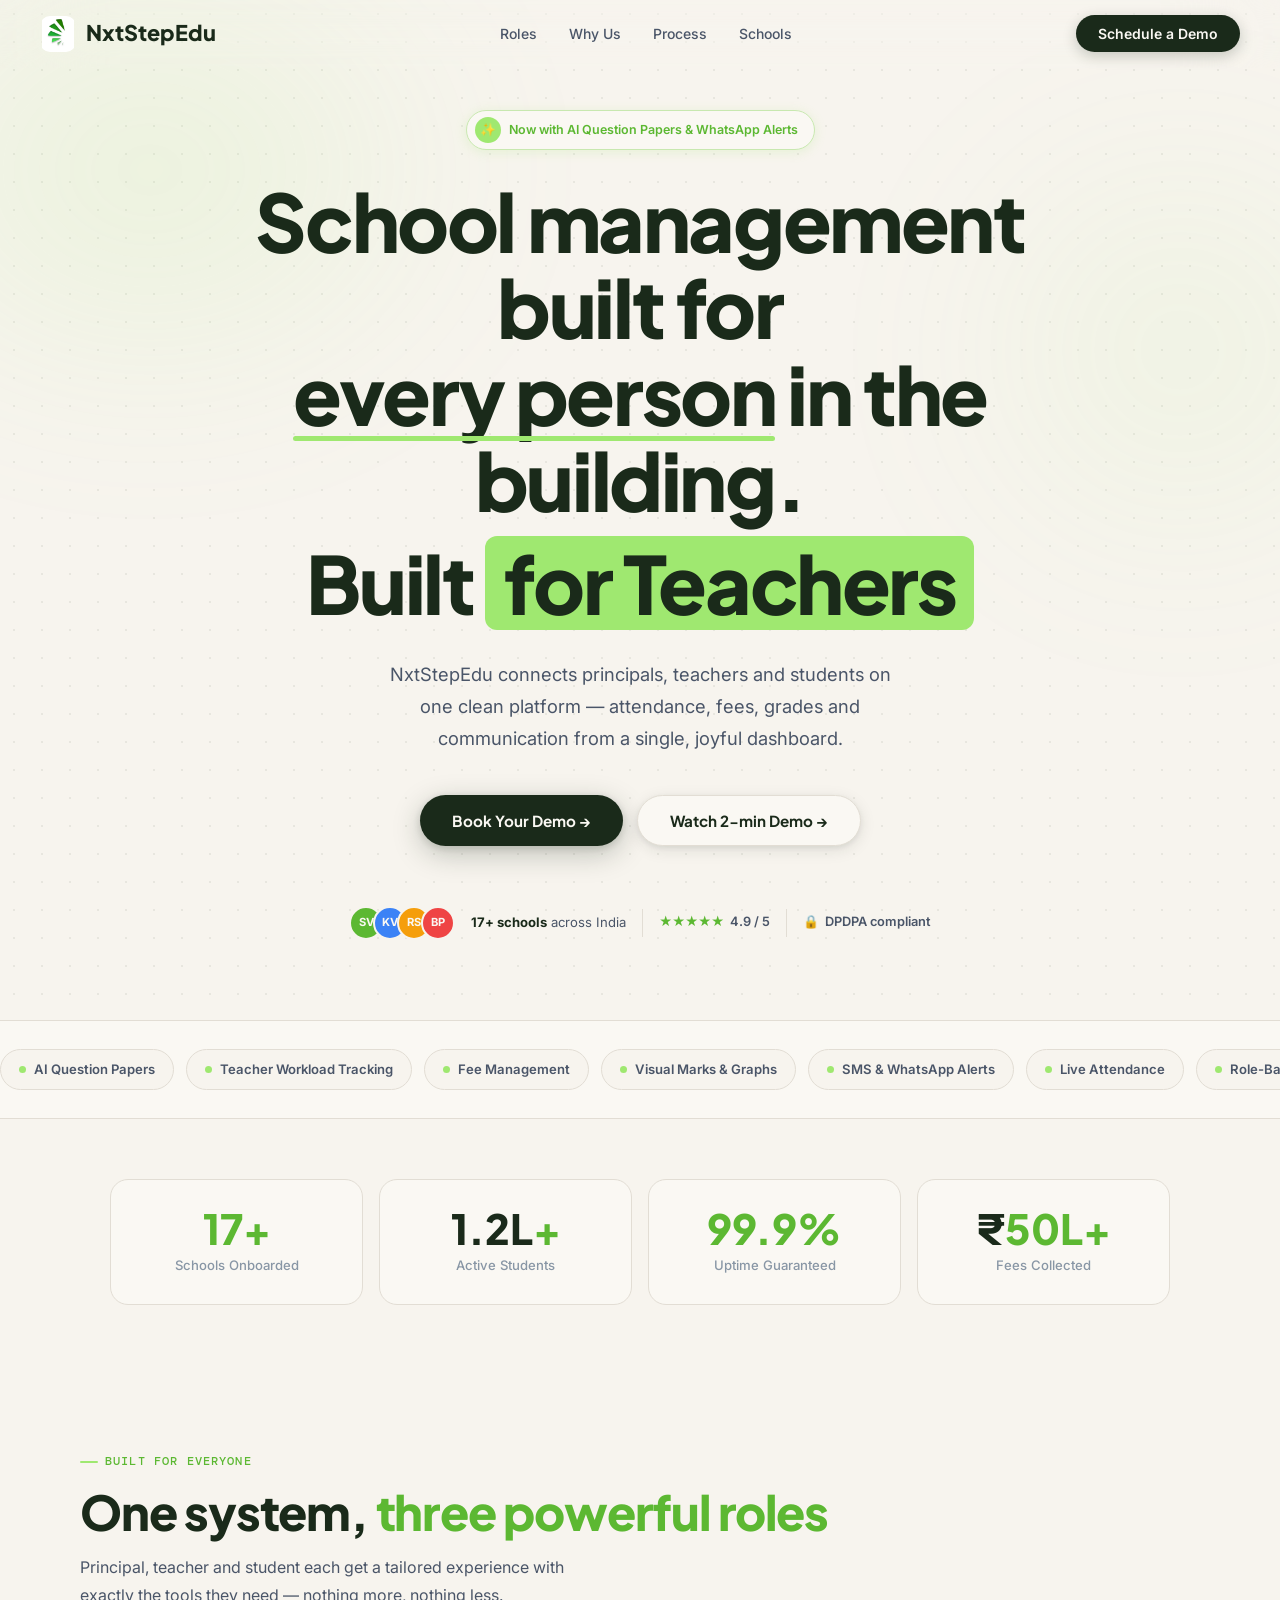
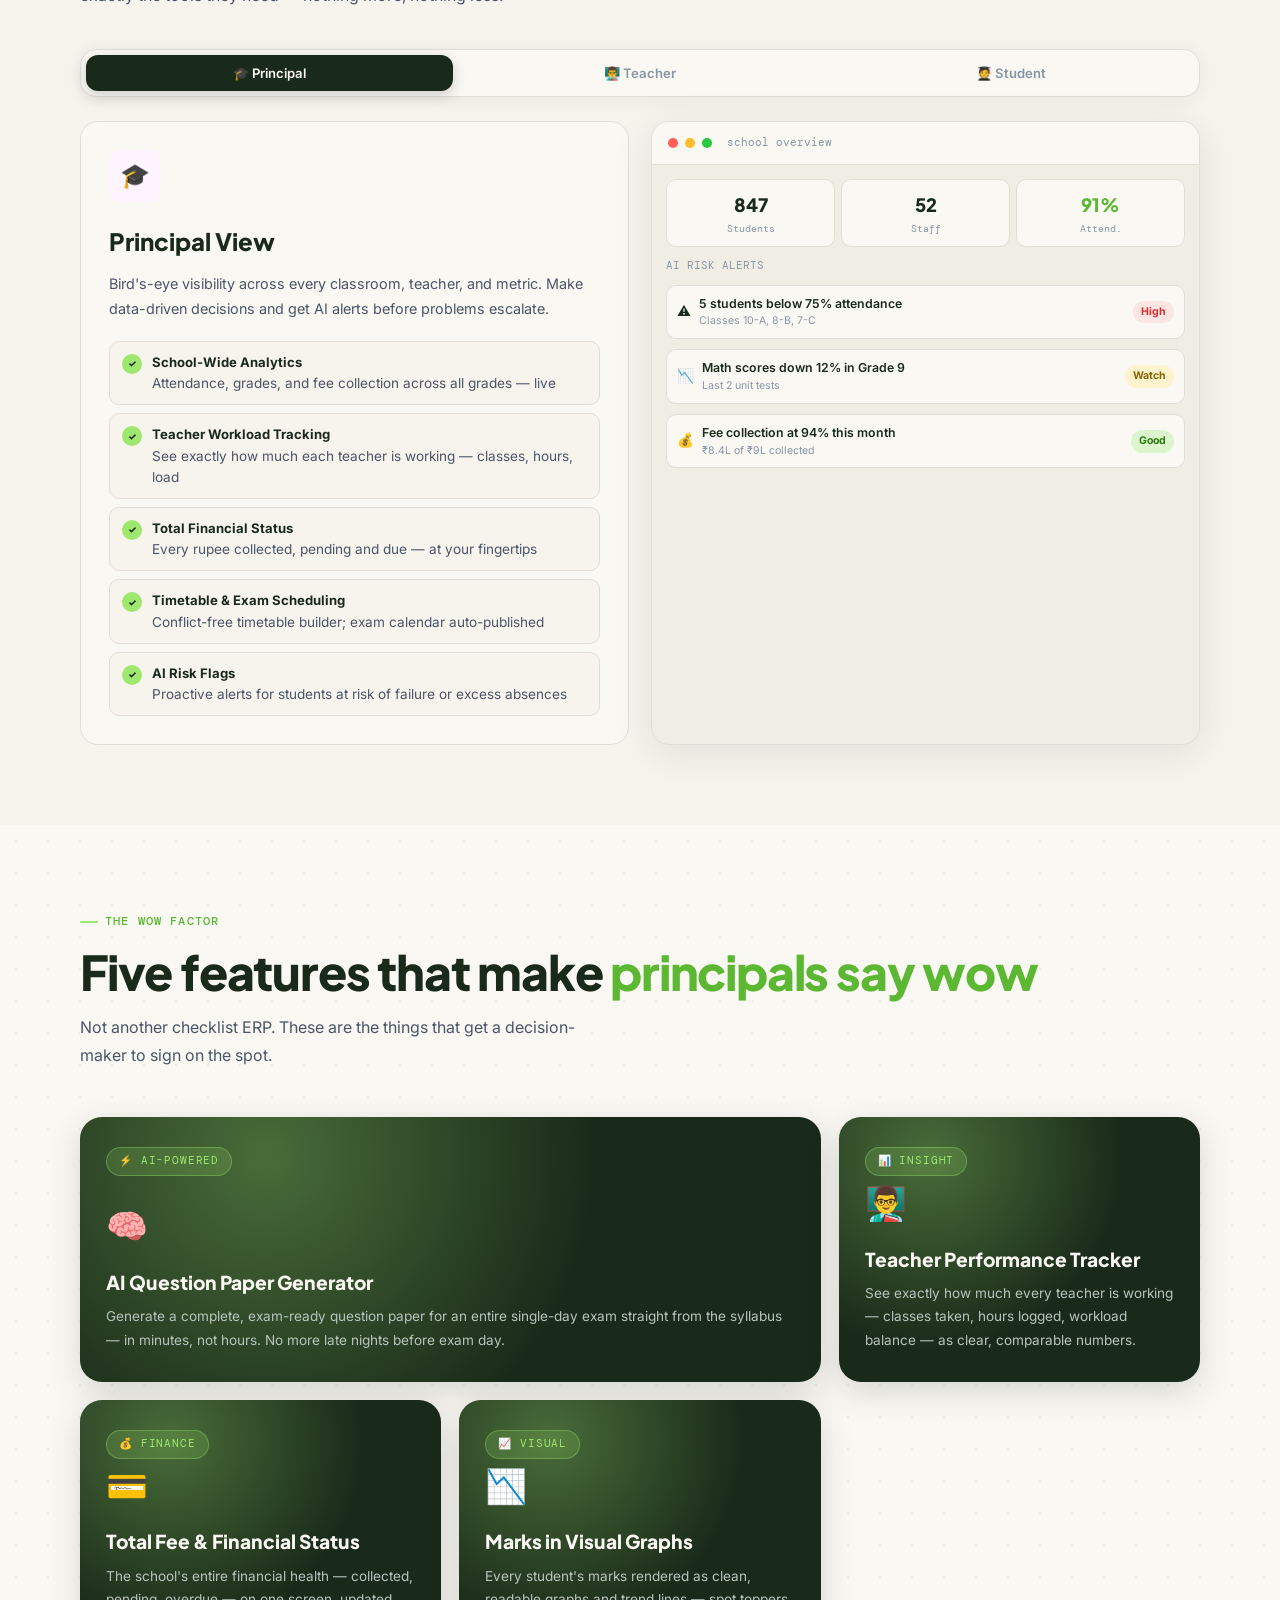
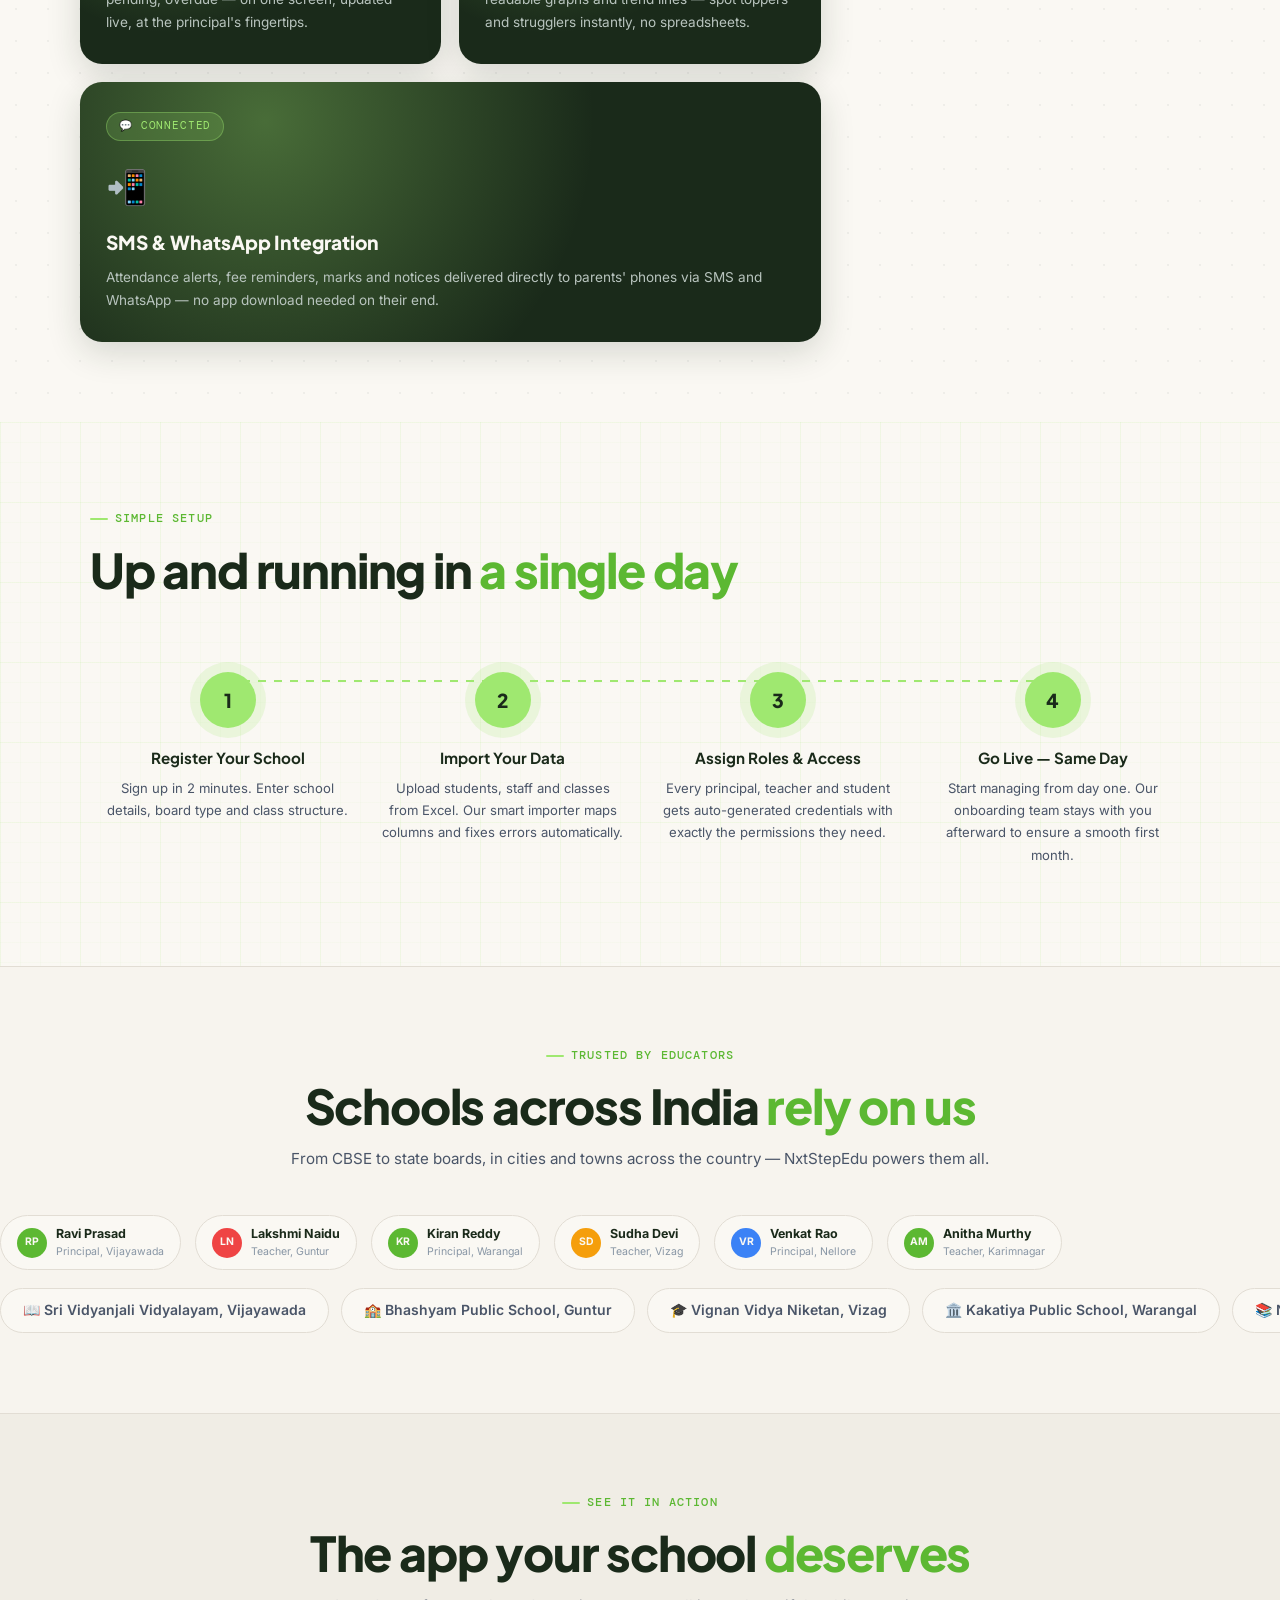
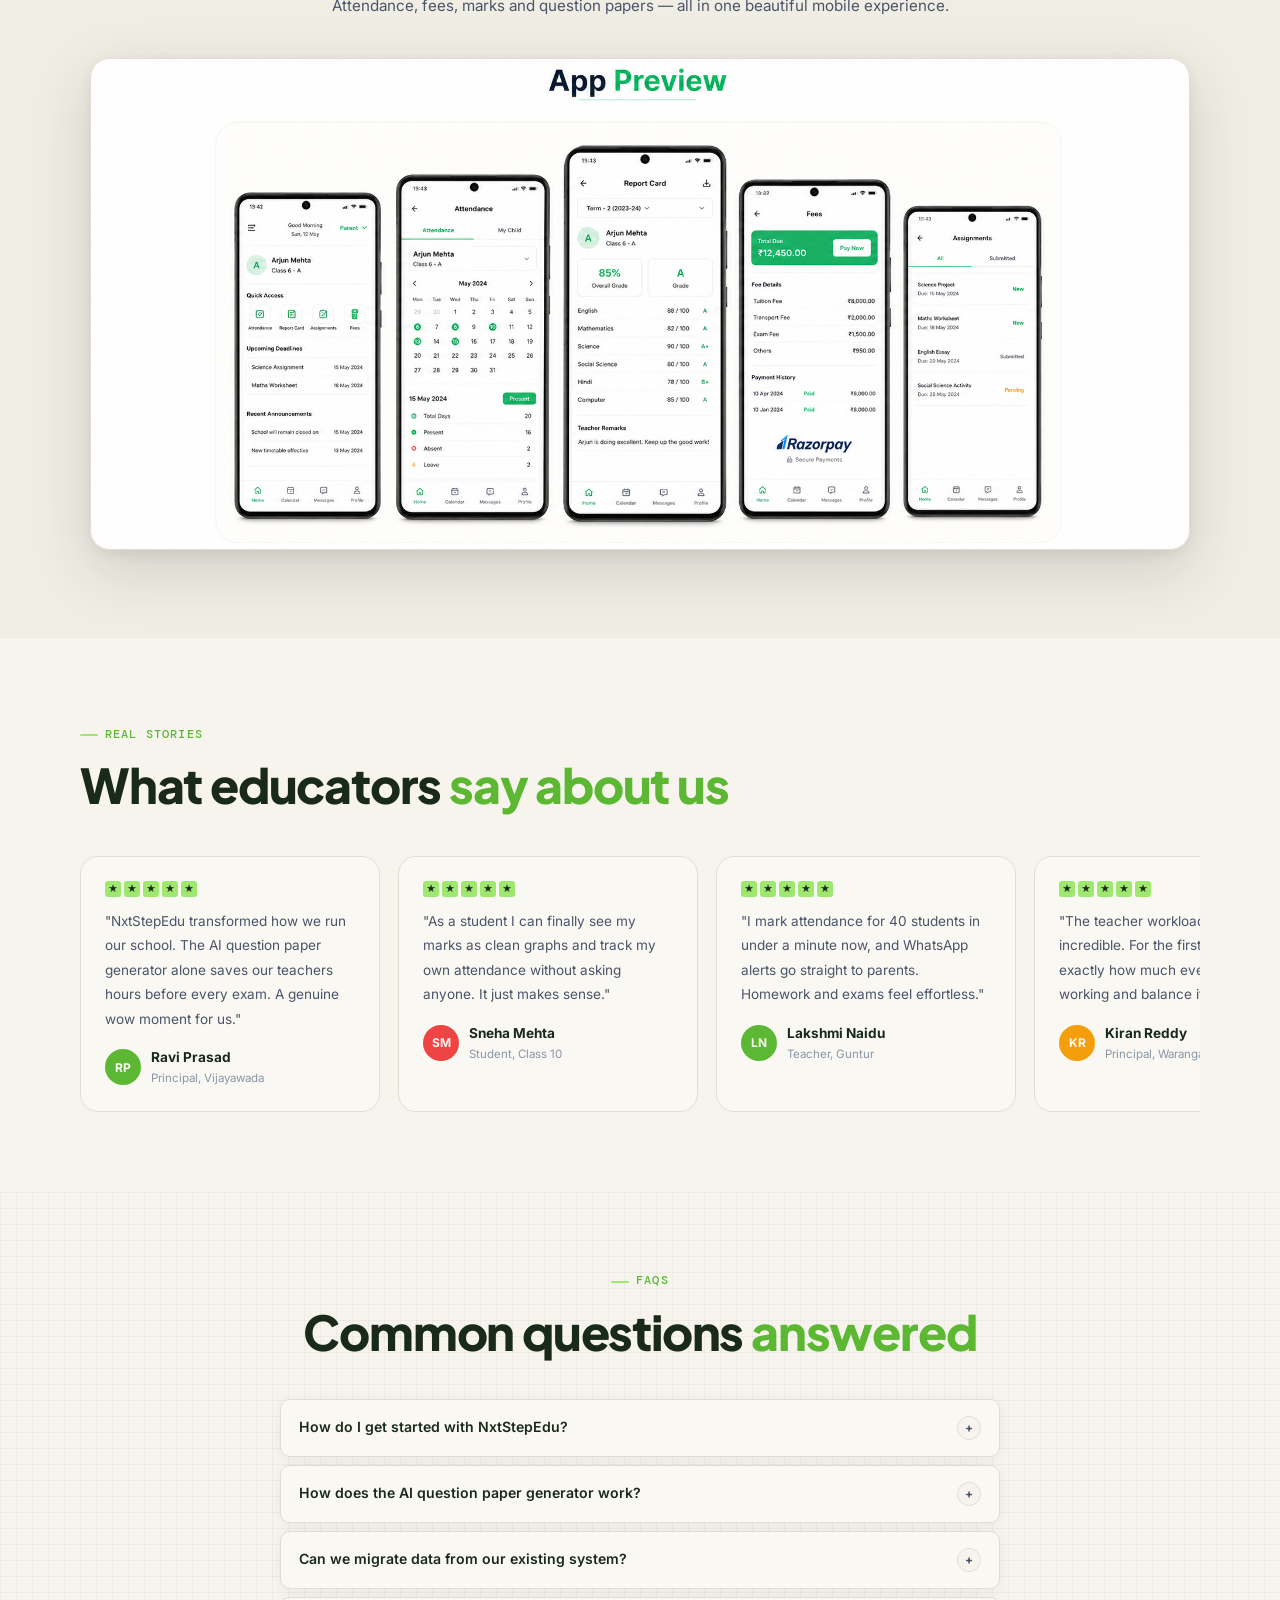
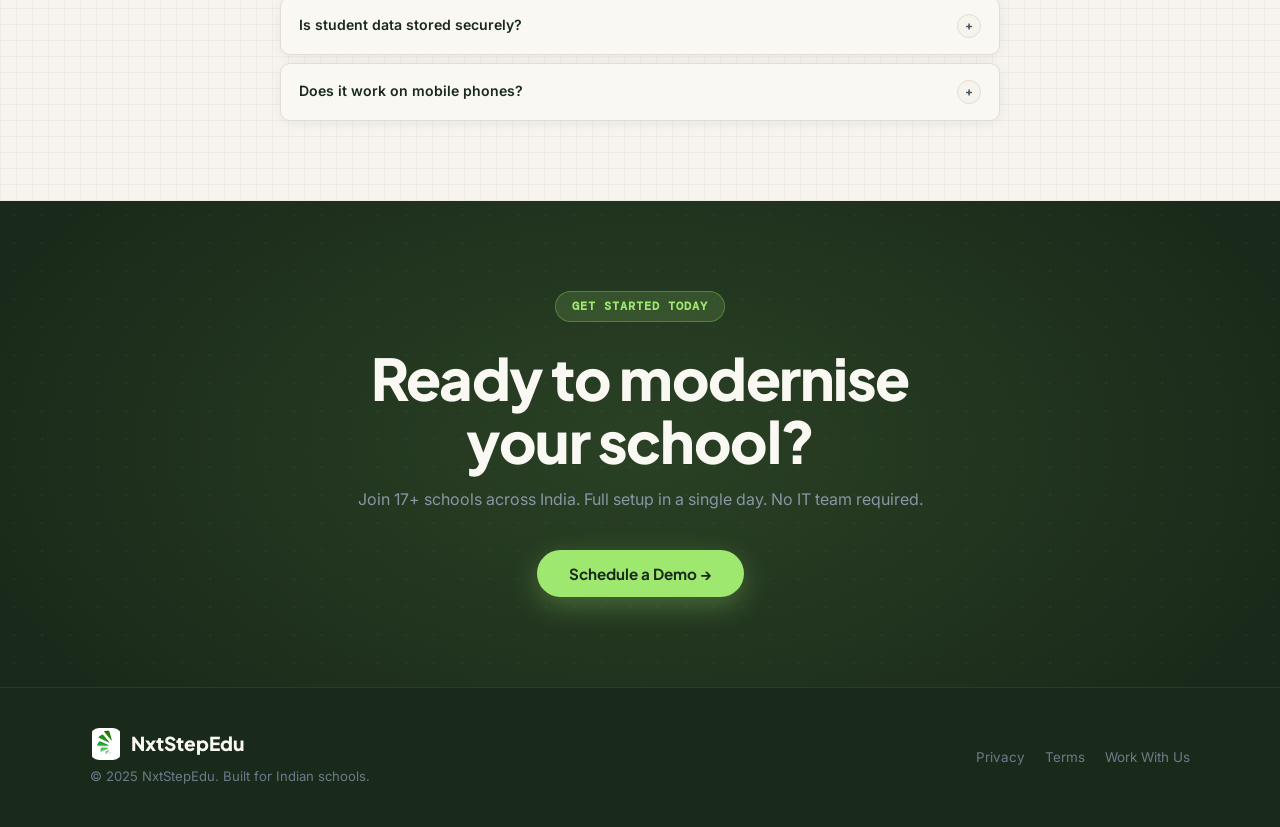
==== landing_page/index.html @ 07c1edeb "Update landing page" ====
<!DOCTYPE html>
<html lang="en">
<head>
<meta charset="UTF-8">
<meta name="viewport" content="width=device-width, initial-scale=1.0">
<title>NxtStepEdu — Smart ERP for Indian Schools</title>
<link rel="preconnect" href="https://fonts.googleapis.com">
<link rel="preconnect" href="https://fonts.gstatic.com" crossorigin>
<link href="https://fonts.googleapis.com/css2?family=Plus+Jakarta+Sans:wght@400;500;600;700;800&family=Inter:wght@400;500;600&family=DM+Mono:wght@400;500&display=swap" rel="stylesheet">
<style>
*,*::before,*::after{box-sizing:border-box;margin:0;padding:0}
:root{
  --cream:#F7F4EE;
  --cream2:#F0EDE5;
  --green:#9FE870;
  --green-dark:#5CB832;
  --green-pale:#E8F5E0;
  --ink:#1A2A1A;
  --slate:#4A5568;
  --muted:#8896A5;
  --white:#FAF8F3;
  --border:#E2DDD4;
  --border2:#C8E8B0;
  --card:#FFFFFF;
  --radius:18px;
  --radius-sm:10px;
  --shadow:0 2px 20px rgba(26,42,26,.07);
  --shadow-md:0 8px 40px rgba(26,42,26,.1);
}
html{scroll-behavior:smooth}
body{background:var(--cream);color:var(--ink);font-family:"Inter",sans-serif;overflow-x:hidden;line-height:1.6}
::-webkit-scrollbar{width:5px}
::-webkit-scrollbar-track{background:var(--cream)}
::-webkit-scrollbar-thumb{background:var(--green-dark);border-radius:3px}
.d{font-family:"Plus Jakarta Sans",sans-serif}
.mono{font-family:"DM Mono",monospace}
button{cursor:pointer;font-family:"Inter",sans-serif}
a{text-decoration:none;color:inherit}
img{max-width:100%}

nav{
  position:fixed;top:0;left:0;right:0;z-index:100;
  padding:0 40px;height:68px;
  display:flex;align-items:center;justify-content:space-between;
  background:rgba(247,244,238,0);
  backdrop-filter:blur(50px);
  -webkit-backdrop-filter:blur(50px);
  border-bottom:1px solid transparent;
  transition:background .35s, backdrop-filter .35s, -webkit-backdrop-filter .35s, border-color .35s, box-shadow .35s;
}
nav.on{
  background:rgba(247,244,238,.45);
  backdrop-filter:blur(8px);
  -webkit-backdrop-filter:blur(8px);
  border-bottom:1px solid var(--border);
  box-shadow:0 2px 16px rgba(26,42,26,.04);
}
.logo{
  font-family:"Plus Jakarta Sans",sans-serif;
  font-size:1.35rem;font-weight:800;
  display:flex;align-items:center;gap:10px;
  color:var(--ink);
}
.logo-mark{
  width:36px;height:36px;
  background:transparent;
  border-radius:10px;
  display:flex;align-items:center;justify-content:center;
  overflow:hidden;
  transition:transform .2s;
}
.logo-mark img{width:100%;height:100%;object-fit:contain;display:block}
.logo:hover .logo-mark{transform:rotate(-6deg) scale(1.05)}
.nav-links{display:flex;gap:32px;list-style:none}
.nav-links a{
  color:var(--slate);font-size:.875rem;font-weight:500;
  transition:color .2s;position:relative;
}
.nav-links a::after{
  content:"";position:absolute;bottom:-3px;left:0;right:0;
  height:2px;background:var(--green);border-radius:2px;
  transform:scaleX(0);transform-origin:left;
  transition:transform .25s ease;
}
.nav-links a:hover{color:var(--ink)}
.nav-links a:hover::after{transform:scaleX(1)}
.nav-right{display:flex;gap:10px;align-items:center}
.btn-ghost{
  background:none;border:1.5px solid var(--border);
  color:var(--slate);padding:8px 20px;border-radius:50px;
  font-size:.875rem;font-weight:500;transition:all .2s;
}
.btn-ghost:hover{border-color:var(--green-dark);color:var(--ink)}
.btn-primary{
  background:var(--ink);color:var(--white);
  border:none;padding:10px 22px;border-radius:50px;
  font-size:.875rem;font-weight:600;
  transition:all .22s;
  box-shadow:0 4px 14px rgba(26,42,26,.22);
}
.btn-primary:hover{background:#2d4a2d;transform:translateY(-1px);box-shadow:0 6px 20px rgba(26,42,26,.3)}
.ham{display:none;flex-direction:column;gap:5px;background:none;border:none;padding:4px}
.ham span{width:22px;height:2px;background:var(--ink);border-radius:2px;transition:all .3s;display:block}
.mob-menu{
  display:none;position:fixed;top:68px;left:0;right:0;
  background:rgba(247,244,238,.97);backdrop-filter:blur(50px);-webkit-backdrop-filter:blur(50px);
  border-bottom:1px solid var(--border);
  padding:20px 20px;flex-direction:column;gap:12px;z-index:99;
}
.mob-menu.open{display:flex}
.mob-menu a{color:var(--slate);font-size:.95rem;padding:8px 0;border-bottom:1px solid var(--border)}

.hero{
  min-height:100vh;
  display:flex;align-items:center;justify-content:center;
  padding:110px 20px 80px;
  text-align:center;
  position:relative;
  overflow:hidden;
}
.hero::before{
  content:"";position:absolute;inset:0;
  background-image:radial-gradient(rgba(26,42,26,.07) 1.5px,transparent 1.5px);
  background-size:28px 28px;
  pointer-events:none;
}
.hero-glow{position:absolute;inset:0;pointer-events:none;overflow:hidden}
.glow{position:absolute;border-radius:50%;filter:blur(100px);}
.g1{width:700px;height:500px;background:radial-gradient(#9FE870,transparent 70%);opacity:.18;top:-80px;left:-200px;animation:drift 12s ease-in-out infinite}
.g2{width:500px;height:500px;background:radial-gradient(#9FE870,transparent 70%);opacity:.12;top:100px;right:-150px;animation:drift 15s ease-in-out infinite;animation-delay:-5s}
@keyframes drift{0%,100%{transform:translate(0,0)}33%{transform:translate(30px,-20px)}66%{transform:translate(-15px,25px)}}
.hero-inner{max-width:820px;width:100%;position:relative;z-index:2}

.hero-badge{
  display:inline-flex;align-items:center;gap:8px;
  background:var(--white);border:1.5px solid var(--border2);
  padding:6px 16px 6px 8px;border-radius:50px;
  font-size:.78rem;font-weight:600;color:var(--green-dark);
  margin-bottom:28px;
  box-shadow:0 2px 12px rgba(159,232,112,.2);
  animation:fadeUp .7s ease both;
  max-width:100%;text-align:center;
}
.badge-dot{
  width:26px;height:26px;background:var(--green);
  border-radius:50%;display:flex;align-items:center;justify-content:center;
  font-size:.8rem;flex-shrink:0;
}
.hero-h1{
  font-family:"Plus Jakarta Sans",sans-serif;
  font-size:clamp(2rem,7vw,5rem);
  font-weight:800;line-height:1.08;
  letter-spacing:-.03em;
  margin-bottom:12px;
  color:var(--ink);
  animation:fadeUp .7s .15s ease both;
}
.hero-h1 em{font-style:normal;position:relative;display:inline-block;white-space:nowrap}
.hero-h1 em::after{
  content:"";position:absolute;bottom:-4px;left:0;right:0;
  height:5px;background:var(--green);border-radius:3px;
  animation:lineGrow .6s .9s cubic-bezier(.22,1,.36,1) both;
  transform-origin:left;
}
@keyframes lineGrow{from{transform:scaleX(0)}to{transform:scaleX(1)}}

.role-line{
  font-family:"Plus Jakarta Sans",sans-serif;
  font-size:clamp(2rem,7vw,5rem);
  font-weight:800;line-height:1.08;
  letter-spacing:-.03em;
  margin-bottom:28px;
  display:flex;align-items:center;justify-content:center;
  gap:12px;flex-wrap:wrap;
  animation:fadeUp .7s .2s ease both;
}
.role-prefix{color:var(--ink)}
.role-word{
  position:relative;overflow:hidden;
  display:inline-flex;align-items:center;
  background:var(--green);
  border-radius:12px;
  padding:4px 18px;
  color:var(--ink);
  justify-content:center;
  min-width:min(280px, 80vw);
}
.role-text{
  display:block;
  transition:transform .5s cubic-bezier(.22,1,.36,1),opacity .4s ease;
  white-space:nowrap;
}
.role-text.out-up{transform:translateY(-110%);opacity:0}
.role-text.in{transform:translateY(0);opacity:1}
.role-text.out-down{transform:translateY(110%);opacity:0}

.hero-sub{
  font-size:clamp(.9rem,2.5vw,1.15rem);
  color:var(--slate);
  max-width:540px;margin:0 auto 40px;
  line-height:1.75;
  animation:fadeUp .7s .35s ease both;
  padding:0 4px;
}
.hero-actions{
  display:flex;gap:14px;justify-content:center;flex-wrap:wrap;
  margin-bottom:60px;
  animation:fadeUp .7s .45s ease both;
}
.btn-lg{
  padding:15px 32px;border-radius:50px;
  font-size:.95rem;font-weight:700;
  transition:all .25s;border:none;
  font-family:"Plus Jakarta Sans",sans-serif;
  white-space:nowrap;
}
.btn-lg-primary{
  background:var(--ink);color:var(--white);
  box-shadow:0 8px 28px rgba(26,42,26,.25),0 2px 8px rgba(26,42,26,.15);
}
.btn-lg-primary:hover{background:#2d4a2d;transform:translateY(-3px);box-shadow:0 14px 40px rgba(26,42,26,.35)}
.btn-lg-outline{
  background:var(--white);color:var(--ink);
  border:1.5px solid var(--border)!important;
  box-shadow:0 4px 16px rgba(26,42,26,.1),0 2px 6px rgba(26,42,26,.07);
}
.btn-lg-outline:hover{border-color:var(--green-dark)!important;transform:translateY(-2px)}

.hero-trust{
  display:flex;align-items:center;justify-content:center;
  gap:16px;flex-wrap:wrap;
  animation:fadeUp .7s .6s ease both;
  row-gap:12px;
}
.trust-av-stack{display:flex}
.trust-av{
  width:34px;height:34px;border-radius:50%;
  border:2.5px solid var(--cream);
  display:flex;align-items:center;justify-content:center;
  font-size:.7rem;font-weight:700;
  margin-left:-10px;
  color:var(--white);flex-shrink:0;
}
.trust-av:first-child{margin-left:0}
.ta1{background:#5CB832}.ta2{background:#3B82F6}.ta3{background:#F59E0B}.ta4{background:#EF4444}
.trust-text{font-size:.82rem;color:var(--slate)}
.trust-text strong{color:var(--ink);font-weight:700}
.trust-div{width:1px;height:28px;background:var(--border)}
.trust-chip{display:flex;align-items:center;gap:6px;font-size:.8rem;font-weight:600;color:var(--slate)}
.trust-chip span{color:var(--green-dark)}

@keyframes fadeUp{from{opacity:0;transform:translateY(24px)}to{opacity:1;transform:translateY(0)}}

.mq-section{
  padding:28px 0;
  border-top:1px solid var(--border);
  border-bottom:1px solid var(--border);
  background:var(--white);
  overflow:hidden;
}
.mq-track{display:flex;gap:12px;min-width:max-content;animation:mq 36s linear infinite}
.mq-track-r{animation:mq 30s linear infinite reverse}
@keyframes mq{from{transform:translateX(0)}to{transform:translateX(-50%)}}
.mq-chip{
  display:flex;align-items:center;gap:8px;
  background:var(--cream);
  border:1px solid var(--border);
  padding:9px 18px;border-radius:50px;
  font-size:.82rem;font-weight:600;
  color:var(--slate);
  white-space:nowrap;flex-shrink:0;
}
.mq-chip .dot-g{width:7px;height:7px;background:var(--green);border-radius:50%;flex-shrink:0}

.stats-section{padding:60px 20px;max-width:1100px;margin:0 auto}
.stats-grid{display:grid;grid-template-columns:repeat(4,1fr);gap:16px}
.stat-card{
  background:var(--white);border:1.5px solid var(--border);
  border-radius:var(--radius);padding:28px 16px;text-align:center;
  transition:all .3s;
}
.stat-card:hover{transform:translateY(-4px);border-color:var(--border2);box-shadow:var(--shadow-md)}
.stat-num{
  font-family:"Plus Jakarta Sans",sans-serif;
  font-size:clamp(1.8rem,4vw,2.6rem);font-weight:800;
  color:var(--ink);line-height:1;margin-bottom:6px;
}
.stat-num span{color:var(--green-dark)}
.stat-label{font-size:.82rem;color:var(--muted);font-weight:500}

.section{padding:80px 20px;max-width:1160px;margin:0 auto}
.eyebrow{
  display:inline-flex;align-items:center;gap:7px;
  font-family:"DM Mono",monospace;
  font-size:.72rem;letter-spacing:.1em;text-transform:uppercase;
  color:var(--green-dark);font-weight:500;
  margin-bottom:14px;
}
.eyebrow::before{content:"";width:18px;height:2px;background:var(--green);border-radius:2px}
.section-title{
  font-family:"Plus Jakarta Sans",sans-serif;
  font-size:clamp(1.75rem,5vw,3rem);
  font-weight:800;line-height:1.12;
  letter-spacing:-.025em;
  color:var(--ink);margin-bottom:14px;
}
.section-sub{color:var(--slate);font-size:1rem;max-width:520px;line-height:1.75}

.tabs-wrap{
  display:flex;gap:4px;flex-wrap:wrap;
  margin:40px 0 24px;
  background:var(--white);
  padding:5px;border-radius:16px;
  border:1.5px solid var(--border);
  width:100%;
  box-shadow:var(--shadow);
}
.rtab{
  padding:10px 16px;border-radius:12px;border:none;
  background:transparent;color:var(--muted);
  font-size:.82rem;font-weight:600;
  transition:all .22s;
  display:flex;align-items:center;justify-content:center;gap:6px;
  font-family:"Inter",sans-serif;
  flex:1;min-width:0;white-space:nowrap;
}
.rtab.on{background:var(--ink);color:var(--white);box-shadow:0 4px 14px rgba(26,42,26,.2)}
.rtab:not(.on):hover{color:var(--ink);background:var(--cream)}

.rc{display:none;grid-template-columns:1fr 1fr;gap:22px;animation:fadeUp .4s ease both}
.rc.on{display:grid}

.role-info{
  background:var(--white);border:1.5px solid var(--border);
  border-radius:var(--radius);padding:28px;
}
.role-icon-wrap{
  width:52px;height:52px;border-radius:14px;
  display:flex;align-items:center;justify-content:center;
  font-size:1.5rem;margin-bottom:20px;
}
.role-title{
  font-family:"Plus Jakarta Sans",sans-serif;
  font-size:1.5rem;font-weight:800;
  margin-bottom:10px;color:var(--ink);
}
.role-desc{color:var(--slate);line-height:1.75;font-size:.9rem;margin-bottom:20px}
.feature-list{list-style:none;display:flex;flex-direction:column;gap:8px}
.feature-item{
  display:flex;align-items:flex-start;gap:10px;
  padding:10px 12px;
  background:var(--cream);border:1px solid var(--border);
  border-radius:var(--radius-sm);
  transition:all .2s;
}
.feature-item:hover{background:var(--green-pale);border-color:var(--border2)}
.fcheck{
  width:20px;height:20px;border-radius:50%;
  background:var(--green);
  display:flex;align-items:center;justify-content:center;
  font-size:.6rem;color:var(--ink);
  flex-shrink:0;margin-top:2px;font-weight:800;
}
.ftext{font-size:.85rem;color:var(--slate);line-height:1.55;min-width:0}
.ftext strong{color:var(--ink);display:block;font-size:.82rem;margin-bottom:1px}

.mock-screen{
  background:var(--cream2);border:1.5px solid var(--border);
  border-radius:var(--radius);overflow:hidden;
  box-shadow:var(--shadow-md);min-width:0;
}
.mock-bar{
  padding:12px 16px;border-bottom:1px solid var(--border);
  background:var(--white);
  display:flex;align-items:center;gap:7px;
}
.mdot{width:10px;height:10px;border-radius:50%}
.mock-title-txt{font-size:.68rem;color:var(--muted);margin-left:8px;font-family:"DM Mono",monospace;white-space:nowrap;overflow:hidden;text-overflow:ellipsis}
.mock-body{padding:14px;display:flex;flex-direction:column;gap:10px;min-height:300px}
.stat-row{display:grid;grid-template-columns:repeat(3,1fr);gap:6px}
.mini-stat{
  background:var(--white);border:1px solid var(--border);
  border-radius:var(--radius-sm);padding:10px 6px;text-align:center;
}
.msn{font-family:"Plus Jakarta Sans",sans-serif;font-weight:800;font-size:1.15rem;margin-bottom:2px;color:var(--ink)}
.msl{font-size:.6rem;color:var(--muted);font-family:"DM Mono",monospace}
.data-row{
  display:flex;align-items:center;gap:8px;
  padding:8px 10px;background:var(--white);
  border:1px solid var(--border);border-radius:var(--radius-sm);
  min-width:0;
}
.data-av{
  width:30px;height:30px;border-radius:50%;
  display:flex;align-items:center;justify-content:center;
  font-size:.65rem;font-weight:700;color:var(--white);flex-shrink:0;
}
.dav1{background:#5CB832}.dav2{background:#3B82F6}.dav3{background:#F59E0B}.dav4{background:#EF4444}
.data-row-text{flex:1;min-width:0;overflow:hidden}
.drn{font-size:.77rem;font-weight:600;color:var(--ink);white-space:nowrap;overflow:hidden;text-overflow:ellipsis}
.drs{font-size:.66rem;color:var(--muted)}
.badge-sm{
  padding:3px 8px;border-radius:50px;
  font-size:.66rem;font-weight:700;flex-shrink:0;white-space:nowrap;
}
.bs-g{background:#DCF5CD;color:#2D7A0E}
.bs-r{background:#FFE4E4;color:#D32F2F}
.bs-y{background:#FFF3CD;color:#856404}
.bs-b{background:#E0E7FF;color:#3730A3}
.pay-card{
  background:var(--white);border:1.5px solid var(--border2);
  border-radius:var(--radius-sm);padding:12px;
}
.pay-row{
  display:flex;justify-content:space-between;align-items:center;
  padding:5px 0;font-size:.75rem;border-bottom:1px solid var(--border);
}
.pay-row:last-of-type{border:none}
.pay-label{color:var(--muted)}
.pay-val{font-weight:700;color:var(--ink)}
.pay-btn{
  width:100%;margin-top:8px;
  background:var(--ink);color:var(--white);
  border:none;border-radius:50px;
  padding:9px;font-size:.8rem;font-weight:700;
  font-family:"Plus Jakarta Sans",sans-serif;
  transition:background .2s;
}
.pay-btn:hover{background:#2d4a2d}
.bar-chart{display:flex;align-items:flex-end;gap:4px;height:48px;margin-top:4px}
.bar{
  flex:1;border-radius:4px 4px 0 0;
  background:linear-gradient(to top,var(--green-dark),var(--green));
  animation:barGrow 1s ease both;transform-origin:bottom;transform:scaleY(0);
}
@keyframes barGrow{from{transform:scaleY(0)}to{transform:scaleY(1)}}

.feat-grid{display:grid;grid-template-columns:repeat(3,1fr);gap:16px;margin-top:48px}
.feat-card{
  background:var(--white);border:1.5px solid var(--border);
  border-radius:var(--radius);padding:24px;
  transition:all .3s;
}
.feat-card:hover{transform:translateY(-5px);border-color:var(--border2);box-shadow:var(--shadow-md)}
.feat-icon{
  width:48px;height:48px;border-radius:13px;
  display:flex;align-items:center;justify-content:center;
  font-size:1.3rem;margin-bottom:14px;flex-shrink:0;
}
.fi-g{background:#E8F5E0}.fi-b{background:#EEF2FF}.fi-y{background:#FFFBEB}.fi-p{background:#FDF4FF}.fi-r{background:#FFF1F2}.fi-o{background:#FFF7ED}
.feat-title{font-family:"Plus Jakarta Sans",sans-serif;font-size:.95rem;font-weight:700;margin-bottom:7px;color:var(--ink)}
.feat-desc{font-size:.84rem;color:var(--slate);line-height:1.7}

.how-wrap{padding:80px 20px;background:var(--white);background-image:linear-gradient(rgba(159,232,112,.08) 1px,transparent 1px),linear-gradient(90deg,rgba(159,232,112,.08) 1px,transparent 1px),linear-gradient(rgba(159,232,112,.04) 1px,transparent 1px),linear-gradient(90deg,rgba(159,232,112,.04) 1px,transparent 1px);background-size:80px 80px,80px 80px,20px 20px,20px 20px}
.how-inner{max-width:1100px;margin:0 auto}
.steps-grid{display:grid;grid-template-columns:repeat(4,1fr);gap:0;margin-top:56px;position:relative}
.step-connector{
  position:absolute;top:28px;
  left:calc(12.5% + 14px);right:calc(12.5% + 14px);
  height:1.5px;
  background:repeating-linear-gradient(90deg,var(--green) 0,var(--green) 8px,transparent 8px,transparent 16px);
  pointer-events:none;
}
.step{text-align:center;padding:20px 16px}
.step-num{
  width:56px;height:56px;border-radius:50%;
  background:var(--green);
  display:flex;align-items:center;justify-content:center;
  font-family:"Plus Jakarta Sans",sans-serif;font-weight:800;font-size:1.2rem;
  color:var(--ink);margin:0 auto 18px;
  box-shadow:0 0 0 10px rgba(159,232,112,.18);
  position:relative;z-index:1;
}
.step-title{font-family:"Plus Jakarta Sans",sans-serif;font-size:.95rem;font-weight:700;margin-bottom:6px;color:var(--ink)}
.step-desc{font-size:.82rem;color:var(--slate);line-height:1.7}

.testi-section{padding:80px 0;overflow:hidden;background:var(--cream)}
.testi-inner{max-width:1160px;margin:0 auto;padding:0 20px}
.tcard{
  background:var(--white);border:1.5px solid var(--border);
  border-radius:var(--radius);padding:24px;
  width:300px;flex-shrink:0;
}
.tcard-stars{display:flex;gap:3px;margin-bottom:12px}
.star{width:16px;height:16px;background:var(--green);border-radius:3px;display:flex;align-items:center;justify-content:center;font-size:.6rem}
.tcard-text{font-size:.85rem;color:var(--slate);line-height:1.8;margin-bottom:16px}
.tcard-author{display:flex;align-items:center;gap:10px}
.tav{width:36px;height:36px;border-radius:50%;display:flex;align-items:center;justify-content:center;font-weight:700;font-size:.75rem;color:var(--white);flex-shrink:0}
.tan{font-weight:700;font-size:.85rem;color:var(--ink)}
.tar{font-size:.72rem;color:var(--muted)}

.faq-section{padding:80px 20px;max-width:760px;margin:0 auto}
.faq-section-wrap{background-image:linear-gradient(rgba(26,42,26,.04) 1px,transparent 1px),linear-gradient(90deg,rgba(26,42,26,.04) 1px,transparent 1px);background-size:16px 16px}
.faq-list{margin-top:40px;display:flex;flex-direction:column;gap:8px}
.faq-item{background:var(--white);border:1.5px solid var(--border);border-radius:var(--radius-sm);overflow:hidden;transition:border-color .2s;box-shadow:0 2px 12px rgba(26,42,26,.06)}
.faq-item.open{border-color:var(--border2)}
.faq-q{padding:16px 18px;display:flex;justify-content:space-between;align-items:center;cursor:pointer;font-weight:600;font-size:.88rem;color:var(--ink);user-select:none;gap:12px;transition:color .2s}
.faq-q:hover{color:var(--green-dark)}
.faq-toggle{width:24px;height:24px;border-radius:50%;background:var(--cream);border:1.5px solid var(--border);display:flex;align-items:center;justify-content:center;font-size:.75rem;color:var(--slate);flex-shrink:0;transition:all .3s;font-weight:700}
.faq-item.open .faq-toggle{background:var(--green);border-color:var(--green);transform:rotate(45deg);color:var(--ink)}
.faq-ans{max-height:0;overflow:hidden;transition:max-height .4s ease}
.faq-item.open .faq-ans{max-height:220px}
.faq-ans-inner{padding:0 18px 16px;font-size:.875rem;color:var(--slate);line-height:1.8}

.cta-section{padding:90px 20px;background:var(--ink);text-align:center;position:relative;overflow:hidden;background-image:radial-gradient(rgba(255,255,255,.04) 1px,transparent 1px);background-size:28px 28px}
.cta-bg-glow{position:absolute;inset:0;pointer-events:none;background:radial-gradient(ellipse 700px 400px at 50% 50%,rgba(159,232,112,.12),transparent)}
.cta-inner{max-width:640px;margin:0 auto;position:relative;z-index:2}
.cta-badge{display:inline-flex;align-items:center;gap:8px;background:rgba(159,232,112,.15);border:1px solid rgba(159,232,112,.3);color:#9FE870;padding:5px 16px;border-radius:50px;font-size:.75rem;font-weight:600;margin-bottom:24px;font-family:"DM Mono",monospace;letter-spacing:.08em}
.cta-title{font-family:"Plus Jakarta Sans",sans-serif;font-size:clamp(2rem,6vw,3.6rem);font-weight:800;color:var(--white);line-height:1.1;letter-spacing:-.025em;margin-bottom:14px}
.cta-title .green{color:var(--green)}
.cta-sub{color:#8896A5;font-size:1rem;margin-bottom:36px;line-height:1.7}
.cta-acts{display:flex;gap:14px;justify-content:center;flex-wrap:wrap}
.btn-cta-p{padding:14px 32px;border-radius:50px;font-size:.95rem;font-weight:700;background:var(--green);color:var(--ink);border:none;font-family:"Plus Jakarta Sans",sans-serif;box-shadow:0 8px 28px rgba(159,232,112,.3);transition:all .22s}
.btn-cta-p:hover{transform:translateY(-3px);box-shadow:0 14px 40px rgba(159,232,112,.45)}
.btn-cta-o{padding:14px 32px;border-radius:50px;font-size:.95rem;font-weight:700;background:transparent;color:var(--white);border:1.5px solid rgba(255,255,255,.2)!important;font-family:"Plus Jakarta Sans",sans-serif;transition:all .22s}
.btn-cta-o:hover{border-color:rgba(255,255,255,.5)!important;background:rgba(255,255,255,.06)}

footer{background:var(--ink);border-top:1px solid rgba(255,255,255,.08);padding:40px 20px;max-width:100%}
.footer-inner{max-width:1100px;margin:0 auto;display:flex;justify-content:space-between;align-items:center;flex-wrap:wrap;gap:16px}
.footer-logo{font-family:"Plus Jakarta Sans",sans-serif;font-size:1.2rem;font-weight:800;color:var(--white);display:flex;align-items:center;gap:9px}
.footer-logo-mark{width:32px;height:32px;background:transparent;border-radius:9px;display:flex;align-items:center;justify-content:center;overflow:hidden}
.footer-logo-mark img{width:100%;height:100%;object-fit:contain;display:block}
.btn-brochure{
  display:inline-flex;align-items:center;gap:8px;
  padding:14px 28px;border-radius:50px;
  font-size:.95rem;font-weight:700;
  background:transparent;
  color:var(--white);
  border:1.5px solid rgba(255,255,255,.3)!important;
  font-family:"Plus Jakarta Sans",sans-serif;
  transition:all .22s;
  text-decoration:none;
  cursor:pointer;
  white-space:nowrap;
}
.btn-brochure:hover{border-color:var(--green)!important;color:var(--green);transform:translateY(-2px)}
.btn-brochure-hero{
  display:inline-flex;align-items:center;gap:8px;
  padding:15px 32px;border-radius:50px;
  font-size:.95rem;font-weight:700;
  background:var(--white);
  color:var(--ink);
  border:1.5px solid var(--border)!important;
  font-family:"Plus Jakarta Sans",sans-serif;
  transition:all .25s;
  text-decoration:none;
  cursor:pointer;
  box-shadow:0 4px 16px rgba(26,42,26,.1),0 2px 6px rgba(26,42,26,.07);
  white-space:nowrap;
}
.btn-brochure-hero:hover{border-color:var(--green-dark)!important;transform:translateY(-2px);box-shadow:0 8px 24px rgba(26,42,26,.16)}
.footer-copy{font-size:.82rem;color:#6B7A8A;margin-top:4px}
.footer-links{display:flex;gap:20px;list-style:none;flex-wrap:wrap}
.footer-links a{font-size:.84rem;color:#6B7A8A;transition:color .2s}
.footer-links a:hover{color:var(--green)}

.rv{opacity:0;transform:translateY(24px);transition:opacity .6s ease,transform .6s ease}
.rv.vis{opacity:1;transform:translateY(0)}
.d1{transition-delay:.08s}.d2{transition-delay:.16s}.d3{transition-delay:.24s}.d4{transition-delay:.32s}

@media(max-width:1024px){
  .stats-grid{grid-template-columns:repeat(2,1fr)}
  .steps-grid{grid-template-columns:repeat(2,1fr)}
  .step-connector{display:none}
  .feat-grid{grid-template-columns:repeat(2,1fr)}
}

@media(max-width:768px){
  nav{padding:0 16px}
  .nav-links,.nav-right{display:none}
  .ham{display:flex}
}

@media(max-width:640px){
  .hero{padding:90px 16px 56px}
  .hero-actions{flex-direction:column;align-items:center;gap:10px}
  .btn-lg{width:100%;max-width:320px;font-size:.9rem;padding:14px 24px}
  .rc.on{grid-template-columns:1fr}
  .tabs-wrap{border-radius:14px;gap:4px}
  .rtab{font-size:.75rem;padding:9px 8px;gap:4px}
  .stats-grid{grid-template-columns:repeat(2,1fr);gap:10px}
  .feat-grid{grid-template-columns:1fr;gap:12px}
  .feat-card{padding:20px}
  .steps-grid{grid-template-columns:1fr 1fr;gap:0}
  .hero-trust{flex-direction:row;justify-content:center;gap:10px}
  .trust-div{display:none}
  .hero-trust{row-gap:8px}
  footer{padding:28px 16px}
  .footer-inner{flex-direction:column;text-align:center;align-items:center}
  .footer-links{justify-content:center}
  .cta-acts{flex-direction:column;align-items:center}
  .btn-cta-p,.btn-cta-o{width:100%;max-width:300px}
  .role-info{padding:20px}
  .mock-body{padding:12px;min-height:260px}
  .section{padding:56px 16px}
  .faq-section{padding:56px 16px}
  .how-wrap{padding:56px 16px}
  .testi-inner{padding:0 16px}
  .stats-section{padding:48px 16px}
}

@media(max-width:420px){
  .rtab{font-size:.72rem;padding:8px 6px}
  .hero-h1{font-size:clamp(1.85rem,9vw,2.4rem)}
  .role-line{font-size:clamp(1.85rem,9vw,2.4rem)}
  .role-word{min-width:min(220px,70vw);padding:4px 12px}
  .stat-num{font-size:1.6rem}
  .steps-grid{grid-template-columns:1fr}
  .step-connector{display:none}
  .tcard{width:260px}
  .hero-trust{flex-wrap:wrap;gap:8px}
  .trust-text,.trust-chip{font-size:.78rem}
  .hero-badge{font-size:.72rem;padding:5px 12px 5px 6px}
  .badge-dot{width:22px;height:22px;font-size:.72rem}
}

@media(prefers-reduced-motion:reduce){*{animation-duration:.01ms!important;transition-duration:.01ms!important}}

.modal-overlay{
  position:fixed;inset:0;z-index:200;
  background:rgba(26,42,26,.55);
  backdrop-filter:blur(4px);-webkit-backdrop-filter:blur(4px);
  display:none;align-items:center;justify-content:center;
  padding:20px;
  opacity:0;transition:opacity .25s ease;
}
.modal-overlay.open{display:flex;opacity:1}
.modal-card{
  background:var(--white);border-radius:var(--radius);
  border:1.5px solid var(--border);
  max-width:460px;width:100%;
  padding:32px;
  box-shadow:var(--shadow-md);
  position:relative;
  transform:translateY(16px) scale(.98);
  transition:transform .25s ease;
  max-height:90vh;overflow-y:auto;
}
.modal-overlay.open .modal-card{transform:translateY(0) scale(1)}
.modal-close{
  position:absolute;top:16px;right:16px;
  width:32px;height:32px;border-radius:50%;
  background:var(--cream);border:1.5px solid var(--border);
  display:flex;align-items:center;justify-content:center;
  font-size:1rem;color:var(--slate);
  transition:all .2s;
}
.modal-close:hover{background:var(--green-pale);border-color:var(--border2);color:var(--ink)}
.modal-icon{
  width:48px;height:48px;border-radius:13px;background:var(--green-pale);
  display:flex;align-items:center;justify-content:center;
  font-size:1.4rem;margin-bottom:16px;
}
.modal-title{
  font-family:"Plus Jakarta Sans",sans-serif;
  font-size:1.4rem;font-weight:800;color:var(--ink);
  margin-bottom:6px;
}
.modal-sub{font-size:.85rem;color:var(--slate);margin-bottom:24px;line-height:1.6}
.form-group{margin-bottom:14px}
.form-label{
  display:block;font-size:.78rem;font-weight:600;color:var(--ink);
  margin-bottom:6px;
}
.form-input{
  width:100%;padding:11px 14px;border-radius:var(--radius-sm);
  border:1.5px solid var(--border);background:var(--cream);
  font-size:.88rem;color:var(--ink);
  font-family:"Inter",sans-serif;
  transition:border-color .2s,background .2s;
}
.form-input:focus{outline:none;border-color:var(--green-dark);background:var(--white)}
.form-row{display:grid;grid-template-columns:1fr 1fr;gap:12px}
.form-submit{
  width:100%;margin-top:10px;
  background:var(--ink);color:var(--white);
  border:none;border-radius:50px;
  padding:13px;font-size:.92rem;font-weight:700;
  font-family:"Plus Jakarta Sans",sans-serif;
  transition:background .2s;
}
.form-submit:hover{background:#2d4a2d}
.form-success{
  text-align:center;padding:20px 0;display:none;
}
.form-success.show{display:block}
.form-success .modal-icon{margin:0 auto 16px;background:var(--green-pale)}
@media(max-width:480px){
  .form-row{grid-template-columns:1fr}
  .modal-card{padding:24px}
}

/* Wow features section */
.wow-section{padding:80px 20px;max-width:1160px;margin:0 auto}
.wow-grid{display:grid;grid-template-columns:repeat(3,1fr);gap:18px;margin-top:48px}
.wow-card{
  position:relative;
  background:var(--ink);
  border-radius:22px;
  padding:30px 26px;
  overflow:hidden;
  min-height:260px;
  display:flex;flex-direction:column;justify-content:flex-end;
  transition:transform .35s ease, box-shadow .35s ease;
  box-shadow:0 10px 34px rgba(26,42,26,.16);
}
.wow-card:hover{transform:translateY(-8px);box-shadow:0 22px 50px rgba(26,42,26,.32)}
.wow-card::before{
  content:"";position:absolute;inset:0;
  background:radial-gradient(circle at 25% 15%, rgba(159,232,112,.35), transparent 55%);
  pointer-events:none;
}
.wow-badge{
  display:inline-flex;align-items:center;gap:6px;
  background:rgba(159,232,112,.16);border:1px solid rgba(159,232,112,.35);
  color:var(--green);font-family:"DM Mono",monospace;
  font-size:.66rem;letter-spacing:.08em;text-transform:uppercase;
  padding:5px 12px;border-radius:50px;
  margin-bottom:auto;width:fit-content;position:relative;z-index:1;
}
.wow-icon{font-size:2.1rem;margin-bottom:14px;position:relative;z-index:1}
.wow-title{
  font-family:"Plus Jakarta Sans",sans-serif;
  font-size:1.2rem;font-weight:800;color:var(--white);
  margin-bottom:8px;position:relative;z-index:1;
}
.wow-desc{font-size:.85rem;color:#B8C4BE;line-height:1.7;position:relative;z-index:1}
.wow-card.wide{grid-column:span 2}
@media(max-width:1024px){.wow-grid{grid-template-columns:1fr 1fr}.wow-card.wide{grid-column:span 2}}
@media(max-width:640px){.wow-grid{grid-template-columns:1fr}.wow-card.wide{grid-column:span 1}}
</style>
</head>
<body>

<nav id="nav">
  <a class="logo" href="#">
    <div class="logo-mark"><img src="brochure/nxtstepedu_logo.png" alt="NxtStepEdu logo"></div>
    NxtStepEdu
  </a>
  <ul class="nav-links">
    <li><a href="#roles">Roles</a></li>
    <li><a href="#features">Why Us</a></li>
    <li><a href="#how">Process</a></li>
    <li><a href="#schools">Schools</a></li>
  </ul>
  <div class="nav-right">
    
    <button class="btn-primary" onclick="openDemoModal()">Schedule a Demo</button>
  </div>
  <button class="ham" id="ham" aria-label="Menu">
    <span></span><span></span><span></span>
  </button>
</nav>

<div class="mob-menu" id="mob">
  <a href="#roles">Roles</a>
  <a href="#features">Why Us</a>
  <a href="#how">Process</a>
  <a href="#schools">Schools</a>
  <button class="btn-primary" style="margin-top:8px;border-radius:50px;padding:12px" onclick="openDemoModal()">Schedule a Demo</button>
</div>

<section class="hero">
  <div class="hero-glow">
    <div class="glow g1"></div>
    <div class="glow g2"></div>
  </div>
  <div class="hero-inner">
    <div class="hero-badge">
      <div class="badge-dot">✨</div>
      Now with AI Question Papers &amp; WhatsApp Alerts
    </div>

    <h1 class="hero-h1 d">School management built for<br><em>every person</em> in the building.</h1>

    <div class="role-line d">
      <span class="role-prefix">Built</span>
      <span class="role-word">
        <span class="role-text in" id="roleText">for Principals</span>
      </span>
    </div>

    <p class="hero-sub">
      NxtStepEdu connects principals, teachers and students on one clean platform — attendance, fees, grades and communication from a single, joyful dashboard.
    </p>

    <div class="hero-actions">
      <button class="btn-lg btn-lg-primary" onclick="openDemoModal()">Book Your Demo →</button>
      <button class="btn-lg btn-lg-outline">Watch 2-min Demo →</button>
    </div>

    <div class="hero-trust">
      <div class="trust-av-stack">
        <div class="trust-av ta1">SV</div>
        <div class="trust-av ta2">KV</div>
        <div class="trust-av ta3">RS</div>
        <div class="trust-av ta4">BP</div>
      </div>
      <div class="trust-text"><strong>17+ schools</strong> across India</div>
      <div class="trust-div"></div>
      <div class="trust-chip"><span>★★★★★</span> 4.9 / 5</div>
      <div class="trust-div"></div>
      <div class="trust-chip"><span>🔒</span> DPDPA compliant</div>
    </div>
  </div>
</section>

<div class="mq-section">
  <div style="overflow:hidden">
    <div class="mq-track">
      <div class="mq-chip"><div class="dot-g"></div>AI Question Papers</div>
      <div class="mq-chip"><div class="dot-g"></div>Teacher Workload Tracking</div>
      <div class="mq-chip"><div class="dot-g"></div>Fee Management</div>
      <div class="mq-chip"><div class="dot-g"></div>Visual Marks &amp; Graphs</div>
      <div class="mq-chip"><div class="dot-g"></div>SMS &amp; WhatsApp Alerts</div>
      <div class="mq-chip"><div class="dot-g"></div>Live Attendance</div>
      <div class="mq-chip"><div class="dot-g"></div>Role-Based Access</div>
      <div class="mq-chip"><div class="dot-g"></div>Timetable Builder</div>
      <div class="mq-chip"><div class="dot-g"></div>AI Question Papers</div>
      <div class="mq-chip"><div class="dot-g"></div>Teacher Workload Tracking</div>
      <div class="mq-chip"><div class="dot-g"></div>Fee Management</div>
      <div class="mq-chip"><div class="dot-g"></div>Visual Marks &amp; Graphs</div>
      <div class="mq-chip"><div class="dot-g"></div>SMS &amp; WhatsApp Alerts</div>
      <div class="mq-chip"><div class="dot-g"></div>Live Attendance</div>
      <div class="mq-chip"><div class="dot-g"></div>Role-Based Access</div>
      <div class="mq-chip"><div class="dot-g"></div>Timetable Builder</div>
    </div>
  </div>
</div>

<div class="stats-section">
  <div class="stats-grid">
    <div class="stat-card rv d1">
      <div class="stat-num"><span data-target="17" data-suffix="+">0+</span></div>
      <div class="stat-label">Schools Onboarded</div>
    </div>
    <div class="stat-card rv d2">
      <div class="stat-num">1.2L<span>+</span></div>
      <div class="stat-label">Active Students</div>
    </div>
    <div class="stat-card rv d3">
      <div class="stat-num"><span data-target="99" data-suffix=".9%">0</span></div>
      <div class="stat-label">Uptime Guaranteed</div>
    </div>
    <div class="stat-card rv d4">
      <div class="stat-num">₹<span data-target="50" data-suffix="L+">0</span></div>
      <div class="stat-label">Fees Collected</div>
    </div>
  </div>
</div>

<section class="section" id="roles">
  <div class="eyebrow rv">Built for Everyone</div>
  <h2 class="section-title d rv">One system, <span style="color:var(--green-dark)">three powerful roles</span></h2>
  <p class="section-sub rv">Principal, teacher and student each get a tailored experience with exactly the tools they need — nothing more, nothing less.</p>

  <div class="tabs-wrap rv">
    <button class="rtab on" data-r="principal">🎓 Principal</button>
    <button class="rtab" data-r="teacher">👨‍🏫 Teacher</button>
    <button class="rtab" data-r="student">🧑‍🎓 Student</button>
  </div>

  <div class="rc on" id="r-principal">
    <div class="role-info">
      <div class="role-icon-wrap fi-p">🎓</div>
      <div class="role-title d">Principal View</div>
      <div class="role-desc">Bird's-eye visibility across every classroom, teacher, and metric. Make data-driven decisions and get AI alerts before problems escalate.</div>
      <ul class="feature-list">
        <li class="feature-item"><div class="fcheck">✓</div><div class="ftext"><strong>School-Wide Analytics</strong>Attendance, grades, and fee collection across all grades — live</div></li>
        <li class="feature-item"><div class="fcheck">✓</div><div class="ftext"><strong>Teacher Workload Tracking</strong>See exactly how much each teacher is working — classes, hours, load</div></li>
        <li class="feature-item"><div class="fcheck">✓</div><div class="ftext"><strong>Total Financial Status</strong>Every rupee collected, pending and due — at your fingertips</div></li>
        <li class="feature-item"><div class="fcheck">✓</div><div class="ftext"><strong>Timetable &amp; Exam Scheduling</strong>Conflict-free timetable builder; exam calendar auto-published</div></li>
        <li class="feature-item"><div class="fcheck">✓</div><div class="ftext"><strong>AI Risk Flags</strong>Proactive alerts for students at risk of failure or excess absences</div></li>
      </ul>
    </div>
    <div class="mock-screen">
      <div class="mock-bar">
        <div class="mdot" style="background:#ff5f57"></div>
        <div class="mdot" style="background:#febc2e"></div>
        <div class="mdot" style="background:#28c840"></div>
        <span class="mock-title-txt">school overview</span>
      </div>
      <div class="mock-body">
        <div class="stat-row">
          <div class="mini-stat"><div class="msn">847</div><div class="msl">Students</div></div>
          <div class="mini-stat"><div class="msn">52</div><div class="msl">Staff</div></div>
          <div class="mini-stat"><div class="msn" style="color:var(--green-dark)">91%</div><div class="msl">Attend.</div></div>
        </div>
        <div style="font-size:.68rem;color:var(--muted);font-family:'DM Mono',monospace">AI RISK ALERTS</div>
        <div class="data-row"><span style="font-size:.85rem">⚠️</span><div class="data-row-text"><div class="drn">5 students below 75% attendance</div><div class="drs">Classes 10-A, 8-B, 7-C</div></div><div class="badge-sm bs-r">High</div></div>
        <div class="data-row"><span style="font-size:.85rem">📉</span><div class="data-row-text"><div class="drn">Math scores down 12% in Grade 9</div><div class="drs">Last 2 unit tests</div></div><div class="badge-sm bs-y">Watch</div></div>
        <div class="data-row"><span style="font-size:.85rem">💰</span><div class="data-row-text"><div class="drn">Fee collection at 94% this month</div><div class="drs">₹8.4L of ₹9L collected</div></div><div class="badge-sm bs-g">Good</div></div>
      </div>
    </div>
  </div>

  <div class="rc" id="r-teacher">
    <div class="role-info">
      <div class="role-icon-wrap fi-b">👨‍🏫</div>
      <div class="role-title d">Teacher Dashboard</div>
      <div class="role-desc">Streamline your classroom. Mark attendance in seconds, generate question papers with AI, grade work, and communicate with parents — all in one place.</div>
      <ul class="feature-list">
        <li class="feature-item"><div class="fcheck">✓</div><div class="ftext"><strong>One-Tap Bulk Attendance</strong>Mark an entire class in under 30 seconds; absentees auto-notified</div></li>
        <li class="feature-item"><div class="fcheck">✓</div><div class="ftext"><strong>AI Question Paper Generator</strong>Full single-day exam paper generated from your syllabus in minutes</div></li>
        <li class="feature-item"><div class="fcheck">✓</div><div class="ftext"><strong>Grade Book &amp; Report Cards</strong>Enter grades; report cards auto-generate and publish to parents</div></li>
        <li class="feature-item"><div class="fcheck">✓</div><div class="ftext"><strong>Student Performance Charts</strong>Visualise class trends and spot struggling students early</div></li>
        <li class="feature-item"><div class="fcheck">✓</div><div class="ftext"><strong>SMS &amp; WhatsApp Updates</strong>Send attendance, marks and notices straight to parents' phones</div></li>
      </ul>
    </div>
    <div class="mock-screen">
      <div class="mock-bar">
        <div class="mdot" style="background:#ff5f57"></div>
        <div class="mdot" style="background:#febc2e"></div>
        <div class="mdot" style="background:#28c840"></div>
        <span class="mock-title-txt">class 9-B attendance</span>
      </div>
      <div class="mock-body">
        <div style="display:flex;justify-content:space-between;align-items:center">
          <span style="font-size:.68rem;color:var(--muted);font-family:'DM Mono',monospace">28 STUDENTS</span>
          <div class="badge-sm bs-g">92.8% Today</div>
        </div>
        <div class="data-row"><div class="data-av dav1">AK</div><div class="data-row-text"><div class="drn">Arjun Kumar</div></div><div class="badge-sm bs-g">Present</div></div>
        <div class="data-row"><div class="data-av dav4">PS</div><div class="data-row-text"><div class="drn">Priya Sharma</div></div><div class="badge-sm bs-r">Absent</div></div>
        <div class="data-row"><div class="data-av dav1">RN</div><div class="data-row-text"><div class="drn">Rahul Nair</div></div><div class="badge-sm bs-g">Present</div></div>
        <div class="data-row"><div class="data-av dav3">SM</div><div class="data-row-text"><div class="drn">Sneha Mehta</div></div><div class="badge-sm bs-y">Late</div></div>
        <div style="font-size:.68rem;color:var(--muted);font-family:'DM Mono',monospace;margin-top:4px">WEEKLY ATTENDANCE</div>
        <div class="bar-chart">
          <div class="bar" style="height:70%;animation-delay:.1s"></div>
          <div class="bar" style="height:82%;animation-delay:.2s"></div>
          <div class="bar" style="height:60%;animation-delay:.3s"></div>
          <div class="bar" style="height:90%;animation-delay:.4s"></div>
          <div class="bar" style="height:96%;animation-delay:.5s"></div>
        </div>
      </div>
    </div>
  </div>

  <div class="rc" id="r-student">
    <div class="role-info">
      <div class="role-icon-wrap fi-g">🧑‍🎓</div>
      <div class="role-title d">Student Portal</div>
      <div class="role-desc">Stay on top of your own academic journey in real time. From attendance to marks to fee status, everything is at your fingertips.</div>
      <ul class="feature-list">
        <li class="feature-item"><div class="fcheck">✓</div><div class="ftext"><strong>Live Attendance Tracking</strong>Real-time view of your attendance percentage, subject-wise</div></li>
        <li class="feature-item"><div class="fcheck">✓</div><div class="ftext"><strong>Marks in Visual Graphs</strong>See your performance trend across subjects and terms at a glance</div></li>
        <li class="feature-item"><div class="fcheck">✓</div><div class="ftext"><strong>Assignment Deadlines View</strong>All upcoming submissions in one clean calendar view</div></li>
        <li class="feature-item"><div class="fcheck">✓</div><div class="ftext"><strong>Fee Status at a Glance</strong>Know exactly what's paid and what's due, instantly</div></li>
        <li class="feature-item"><div class="fcheck">✓</div><div class="ftext"><strong>Direct Teacher Messaging</strong>In-app chat with subject teachers; no more lost paper notes</div></li>
      </ul>
    </div>
    <div class="mock-screen">
      <div class="mock-bar">
        <div class="mdot" style="background:#ff5f57"></div>
        <div class="mdot" style="background:#febc2e"></div>
        <div class="mdot" style="background:#28c840"></div>
        <span class="mock-title-txt">student dashboard</span>
      </div>
      <div class="mock-body">
        <div class="stat-row">
          <div class="mini-stat"><div class="msn" style="color:var(--green-dark)">92%</div><div class="msl">Attendance</div></div>
          <div class="mini-stat"><div class="msn">A+</div><div class="msl">Avg Grade</div></div>
          <div class="mini-stat"><div class="msn" style="color:#856404">3</div><div class="msl">Pending</div></div>
        </div>
        <div style="font-size:.68rem;color:var(--muted);font-family:'DM Mono',monospace">UPCOMING ASSIGNMENTS</div>
        <div class="data-row">
          <div class="data-av dav1">Ma</div>
          <div class="data-row-text"><div class="drn">Math Ch.5 Exercise</div><div class="drs">Due: Tomorrow</div></div>
          <div class="badge-sm bs-r">Urgent</div>
        </div>
        <div class="data-row">
          <div class="data-av dav2">Sc</div>
          <div class="data-row-text"><div class="drn">Science Lab Report</div><div class="drs">Due: 3 days</div></div>
          <div class="badge-sm bs-y">Soon</div>
        </div>
        <div style="font-size:.68rem;color:var(--muted);font-family:'DM Mono',monospace;margin-top:4px">SUBJECT-WISE MARKS</div>
        <div class="bar-chart">
          <div class="bar" style="height:88%;animation-delay:.1s"></div>
          <div class="bar" style="height:74%;animation-delay:.2s"></div>
          <div class="bar" style="height:95%;animation-delay:.3s"></div>
          <div class="bar" style="height:68%;animation-delay:.4s"></div>
          <div class="bar" style="height:80%;animation-delay:.5s"></div>
        </div>
      </div>
    </div>
  </div>
</section>

<div style="background:var(--white);background-image:radial-gradient(rgba(26,42,26,.05) 1.5px,transparent 1.5px);background-size:32px 32px">
<section class="wow-section" id="features">
  <div class="eyebrow rv">The Wow Factor</div>
  <h2 class="section-title d rv">Five features that make <span style="color:var(--green-dark)">principals say wow</span></h2>
  <p class="section-sub rv">Not another checklist ERP. These are the things that get a decision-maker to sign on the spot.</p>
  <div class="wow-grid">
    <div class="wow-card wide rv d1">
      <div class="wow-badge">⚡ AI-Powered</div>
      <div class="wow-icon">🧠</div>
      <div class="wow-title d">AI Question Paper Generator</div>
      <div class="wow-desc">Generate a complete, exam-ready question paper for an entire single-day exam straight from the syllabus — in minutes, not hours. No more late nights before exam day.</div>
    </div>
    <div class="wow-card rv d2">
      <div class="wow-badge">📊 Insight</div>
      <div class="wow-icon">👨‍🏫</div>
      <div class="wow-title d">Teacher Performance Tracker</div>
      <div class="wow-desc">See exactly how much every teacher is working — classes taken, hours logged, workload balance — as clear, comparable numbers.</div>
    </div>
    <div class="wow-card rv d3">
      <div class="wow-badge">💰 Finance</div>
      <div class="wow-icon">💳</div>
      <div class="wow-title d">Total Fee &amp; Financial Status</div>
      <div class="wow-desc">The school's entire financial health — collected, pending, overdue — on one screen, updated live, at the principal's fingertips.</div>
    </div>
    <div class="wow-card rv d1">
      <div class="wow-badge">📈 Visual</div>
      <div class="wow-icon">📉</div>
      <div class="wow-title d">Marks in Visual Graphs</div>
      <div class="wow-desc">Every student's marks rendered as clean, readable graphs and trend lines — spot toppers and strugglers instantly, no spreadsheets.</div>
    </div>
    <div class="wow-card wide rv d2">
      <div class="wow-badge">💬 Connected</div>
      <div class="wow-icon">📲</div>
      <div class="wow-title d">SMS &amp; WhatsApp Integration</div>
      <div class="wow-desc">Attendance alerts, fee reminders, marks and notices delivered directly to parents' phones via SMS and WhatsApp — no app download needed on their end.</div>
    </div>
  </div>
</section>
</div>

<div class="how-wrap" id="how">
  <div class="how-inner">
    <div class="eyebrow rv">Simple Setup</div>
    <h2 class="section-title d rv">Up and running in <span style="color:var(--green-dark)">a single day</span></h2>
    <div class="steps-grid">
      <div class="step-connector"></div>
      <div class="step rv d1">
        <div class="step-num">1</div>
        <div class="step-title d">Register Your School</div>
        <div class="step-desc">Sign up in 2 minutes. Enter school details, board type and class structure.</div>
      </div>
      <div class="step rv d2">
        <div class="step-num">2</div>
        <div class="step-title d">Import Your Data</div>
        <div class="step-desc">Upload students, staff and classes from Excel. Our smart importer maps columns and fixes errors automatically.</div>
      </div>
      <div class="step rv d3">
        <div class="step-num">3</div>
        <div class="step-title d">Assign Roles &amp; Access</div>
        <div class="step-desc">Every principal, teacher and student gets auto-generated credentials with exactly the permissions they need.</div>
      </div>
      <div class="step rv d4">
        <div class="step-num">4</div>
        <div class="step-title d">Go Live — Same Day</div>
        <div class="step-desc">Start managing from day one. Our onboarding team stays with you afterward to ensure a smooth first month.</div>
      </div>
    </div>
  </div>
</div>

<div id="schools" style="padding:80px 0 0;overflow:hidden;border-top:1px solid var(--border);background:var(--cream)">
  <div style="text-align:center;padding:0 20px 44px">
    <div class="eyebrow rv" style="justify-content:center;display:flex">Trusted by Educators</div>
    <h2 class="section-title d rv" style="text-align:center">Schools across India <span style="color:var(--green-dark)">rely on us</span></h2>
    <p style="color:var(--slate);font-size:.95rem" class="rv">From CBSE to state boards, in cities and towns across the country — NxtStepEdu powers them all.</p>
  </div>
  <div style="overflow:hidden;margin-bottom:14px">
    <div class="mq-track" style="gap:14px;padding-bottom:4px">
      <div style="display:flex;align-items:center;gap:9px;background:var(--white);border:1.5px solid var(--border);padding:8px 16px;border-radius:50px;flex-shrink:0"><div class="data-av dav1" style="width:30px;height:30px;font-size:.65rem">RP</div><div><div style="font-size:.78rem;font-weight:700;color:var(--ink)">Ravi Prasad</div><div style="font-size:.66rem;color:var(--muted)">Principal, Vijayawada</div></div></div>
      <div style="display:flex;align-items:center;gap:9px;background:var(--white);border:1.5px solid var(--border);padding:8px 16px;border-radius:50px;flex-shrink:0"><div class="data-av dav4" style="width:30px;height:30px;font-size:.65rem">LN</div><div><div style="font-size:.78rem;font-weight:700;color:var(--ink)">Lakshmi Naidu</div><div style="font-size:.66rem;color:var(--muted)">Teacher, Guntur</div></div></div>
      <div style="display:flex;align-items:center;gap:9px;background:var(--white);border:1.5px solid var(--border);padding:8px 16px;border-radius:50px;flex-shrink:0"><div class="data-av dav1" style="width:30px;height:30px;font-size:.65rem">KR</div><div><div style="font-size:.78rem;font-weight:700;color:var(--ink)">Kiran Reddy</div><div style="font-size:.66rem;color:var(--muted)">Principal, Warangal</div></div></div>
      <div style="display:flex;align-items:center;gap:9px;background:var(--white);border:1.5px solid var(--border);padding:8px 16px;border-radius:50px;flex-shrink:0"><div class="data-av dav3" style="width:30px;height:30px;font-size:.65rem">SD</div><div><div style="font-size:.78rem;font-weight:700;color:var(--ink)">Sudha Devi</div><div style="font-size:.66rem;color:var(--muted)">Teacher, Vizag</div></div></div>
      <div style="display:flex;align-items:center;gap:9px;background:var(--white);border:1.5px solid var(--border);padding:8px 16px;border-radius:50px;flex-shrink:0"><div class="data-av dav2" style="width:30px;height:30px;font-size:.65rem">VR</div><div><div style="font-size:.78rem;font-weight:700;color:var(--ink)">Venkat Rao</div><div style="font-size:.66rem;color:var(--muted)">Principal, Nellore</div></div></div>
      <div style="display:flex;align-items:center;gap:9px;background:var(--white);border:1.5px solid var(--border);padding:8px 16px;border-radius:50px;flex-shrink:0"><div class="data-av dav1" style="width:30px;height:30px;font-size:.65rem">AM</div><div><div style="font-size:.78rem;font-weight:700;color:var(--ink)">Anitha Murthy</div><div style="font-size:.66rem;color:var(--muted)">Teacher, Karimnagar</div></div></div>
    </div>
  </div>
  <div style="overflow:hidden;padding-bottom:80px">
    <div class="mq-track mq-track-r" style="gap:12px">
      <div style="background:var(--white);border:1.5px solid var(--border);padding:10px 22px;border-radius:50px;font-size:.875rem;font-weight:600;color:var(--slate);white-space:nowrap;flex-shrink:0">📖 Sri Vidyanjali Vidyalayam, Vijayawada</div>
      <div style="background:var(--white);border:1.5px solid var(--border);padding:10px 22px;border-radius:50px;font-size:.875rem;font-weight:600;color:var(--slate);white-space:nowrap;flex-shrink:0">🏫 Bhashyam Public School, Guntur</div>
      <div style="background:var(--white);border:1.5px solid var(--border);padding:10px 22px;border-radius:50px;font-size:.875rem;font-weight:600;color:var(--slate);white-space:nowrap;flex-shrink:0">🎓 Vignan Vidya Niketan, Vizag</div>
      <div style="background:var(--white);border:1.5px solid var(--border);padding:10px 22px;border-radius:50px;font-size:.875rem;font-weight:600;color:var(--slate);white-space:nowrap;flex-shrink:0">🏛️ Kakatiya Public School, Warangal</div>
      <div style="background:var(--white);border:1.5px solid var(--border);padding:10px 22px;border-radius:50px;font-size:.875rem;font-weight:600;color:var(--slate);white-space:nowrap;flex-shrink:0">📚 Nalanda Vidya Niketan, Kurnool</div>
      <div style="background:var(--white);border:1.5px solid var(--border);padding:10px 22px;border-radius:50px;font-size:.875rem;font-weight:600;color:var(--slate);white-space:nowrap;flex-shrink:0">🕉️ Saraswathi Sishu Mandir, Rajahmundry</div>
      <div style="background:var(--white);border:1.5px solid var(--border);padding:10px 22px;border-radius:50px;font-size:.875rem;font-weight:600;color:var(--slate);white-space:nowrap;flex-shrink:0">🎯 Sri Sai Vidya Bhavan, Nellore</div>
      <div style="background:var(--white);border:1.5px solid var(--border);padding:10px 22px;border-radius:50px;font-size:.875rem;font-weight:600;color:var(--slate);white-space:nowrap;flex-shrink:0">✏️ Prakash Vidya Niketan, Karimnagar</div>
      <div style="background:var(--white);border:1.5px solid var(--border);padding:10px 22px;border-radius:50px;font-size:.875rem;font-weight:600;color:var(--slate);white-space:nowrap;flex-shrink:0">🌟 Vasavi Public School, Nizamabad</div>
      <div style="background:var(--white);border:1.5px solid var(--border);padding:10px 22px;border-radius:50px;font-size:.875rem;font-weight:600;color:var(--slate);white-space:nowrap;flex-shrink:0">🏆 Gowtham Model High School, Tirupati</div>
      <div style="background:var(--white);border:1.5px solid var(--border);padding:10px 22px;border-radius:50px;font-size:.875rem;font-weight:600;color:var(--slate);white-space:nowrap;flex-shrink:0">🏫 St. Xavier's High School</div>
      <div style="background:var(--white);border:1.5px solid var(--border);padding:10px 22px;border-radius:50px;font-size:.875rem;font-weight:600;color:var(--slate);white-space:nowrap;flex-shrink:0">🌿 Greenwood International School</div>
      <div style="background:var(--white);border:1.5px solid var(--border);padding:10px 22px;border-radius:50px;font-size:.875rem;font-weight:600;color:var(--slate);white-space:nowrap;flex-shrink:0">🌊 The Riverside School</div>
      <div style="background:var(--white);border:1.5px solid var(--border);padding:10px 22px;border-radius:50px;font-size:.875rem;font-weight:600;color:var(--slate);white-space:nowrap;flex-shrink:0">🍁 Oakridge Academy</div>
      <div style="background:var(--white);border:1.5px solid var(--border);padding:10px 22px;border-radius:50px;font-size:.875rem;font-weight:600;color:var(--slate);white-space:nowrap;flex-shrink:0">🍁 Maple Leaf Public School</div>
      <div style="background:var(--white);border:1.5px solid var(--border);padding:10px 22px;border-radius:50px;font-size:.875rem;font-weight:600;color:var(--slate);white-space:nowrap;flex-shrink:0">🇮🇳 Bal Bharati Public School, Delhi</div>
      <div style="background:var(--white);border:1.5px solid var(--border);padding:10px 22px;border-radius:50px;font-size:.875rem;font-weight:600;color:var(--slate);white-space:nowrap;flex-shrink:0">🏔️ DAV Senior Secondary School, Chandigarh</div>
    </div>
  </div>
</div>

<div style="padding:80px 20px;background:var(--cream2);border-top:1px solid var(--border);text-align:center">
  <div style="max-width:1100px;margin:0 auto">
    <div class="eyebrow rv" style="justify-content:center;display:flex">See It In Action</div>
    <h2 class="section-title d rv" style="text-align:center">The app your school <span style="color:var(--green-dark)">deserves</span></h2>
    <p class="rv" style="color:var(--slate);font-size:.95rem;margin-bottom:40px">Attendance, fees, marks and question papers — all in one beautiful mobile experience.</p>
    <img
      src="apppreview.jpeg"
      alt="NxtStepEdu app preview"
      class="rv"
      style="width:100%;border-radius:20px;border:1.5px solid var(--border);box-shadow:0 20px 60px rgba(26,42,26,.15),0 4px 16px rgba(26,42,26,.08)"
    />
  </div>
</div>

<div class="testi-section">
  <div class="testi-inner">
    <div class="eyebrow rv">Real Stories</div>
    <h2 class="section-title d rv">What educators <span style="color:var(--green-dark)">say about us</span></h2>
    <div style="overflow:hidden;margin-top:44px">
      <div class="mq-track" style="gap:18px;align-items:stretch">
        <div class="tcard"><div class="tcard-stars"><div class="star">★</div><div class="star">★</div><div class="star">★</div><div class="star">★</div><div class="star">★</div></div><p class="tcard-text">"NxtStepEdu transformed how we run our school. The AI question paper generator alone saves our teachers hours before every exam. A genuine wow moment for us."</p><div class="tcard-author"><div class="tav dav1">RP</div><div><div class="tan">Ravi Prasad</div><div class="tar">Principal, Vijayawada</div></div></div></div>
        <div class="tcard"><div class="tcard-stars"><div class="star">★</div><div class="star">★</div><div class="star">★</div><div class="star">★</div><div class="star">★</div></div><p class="tcard-text">"As a student I can finally see my marks as clean graphs and track my own attendance without asking anyone. It just makes sense."</p><div class="tcard-author"><div class="tav dav4">SM</div><div><div class="tan">Sneha Mehta</div><div class="tar">Student, Class 10</div></div></div></div>
        <div class="tcard"><div class="tcard-stars"><div class="star">★</div><div class="star">★</div><div class="star">★</div><div class="star">★</div><div class="star">★</div></div><p class="tcard-text">"I mark attendance for 40 students in under a minute now, and WhatsApp alerts go straight to parents. Homework and exams feel effortless."</p><div class="tcard-author"><div class="tav dav1">LN</div><div><div class="tan">Lakshmi Naidu</div><div class="tar">Teacher, Guntur</div></div></div></div>
        <div class="tcard"><div class="tcard-stars"><div class="star">★</div><div class="star">★</div><div class="star">★</div><div class="star">★</div><div class="star">★</div></div><p class="tcard-text">"The teacher workload tracker is incredible. For the first time I can see exactly how much every teacher is working and balance it fairly."</p><div class="tcard-author"><div class="tav dav3">KR</div><div><div class="tan">Kiran Reddy</div><div class="tar">Principal, Warangal</div></div></div></div>
        <div class="tcard"><div class="tcard-stars"><div class="star">★</div><div class="star">★</div><div class="star">★</div><div class="star">★</div><div class="star">★</div></div><p class="tcard-text">"Fee collection went from 72% to 96% in just 2 months after switching. Seeing our entire financial status on one screen changed how we plan."</p><div class="tcard-author"><div class="tav dav2">VR</div><div><div class="tan">Venkat Rao</div><div class="tar">Principal, Nellore</div></div></div></div>
      </div>
    </div>
  </div>
</div>

<div class="faq-section-wrap">
<section class="faq-section">
  <div class="eyebrow rv" style="display:flex;justify-content:center">FAQs</div>
  <h2 class="section-title d rv" style="text-align:center">Common questions <span style="color:var(--green-dark)">answered</span></h2>
  <div class="faq-list">
    <div class="faq-item"><div class="faq-q">How do I get started with NxtStepEdu?<div class="faq-toggle">+</div></div><div class="faq-ans"><div class="faq-ans-inner">Getting started is easy — book a personalised demo with our team and we will set up your school, import your existing data, and have you live on the platform within a single day. Pricing plans are tailored to your school size; contact us for a custom quote.</div></div></div>
    <div class="faq-item"><div class="faq-q">How does the AI question paper generator work?<div class="faq-toggle">+</div></div><div class="faq-ans"><div class="faq-ans-inner">Teachers select the subject, chapters and difficulty level, and the AI generates a complete, exam-ready question paper for a single-day exam in minutes. Papers can be edited before finalising and printing.</div></div></div>
    <div class="faq-item"><div class="faq-q">Can we migrate data from our existing system?<div class="faq-toggle">+</div></div><div class="faq-ans"><div class="faq-ans-inner">Absolutely. NxtStepEdu supports migration from Excel, Google Sheets, and most common school ERP software. Our onboarding team handles migration at no extra cost and verifies data accuracy before you go live.</div></div></div>
    <div class="faq-item"><div class="faq-q">Is student data stored securely?<div class="faq-toggle">+</div></div><div class="faq-ans"><div class="faq-ans-inner">Data is encrypted at rest (AES-256) and in transit (TLS 1.3). We host on AWS Mumbai data centres, ensuring data residency in India. We comply with DPDPA guidelines and never share data with third parties.</div></div></div>
    <div class="faq-item"><div class="faq-q">Does it work on mobile phones?<div class="faq-toggle">+</div></div><div class="faq-ans"><div class="faq-ans-inner">Yes. NxtStepEdu is fully responsive and runs on any modern browser. We also offer native iOS and Android apps optimised for low-bandwidth conditions — accessible across urban and rural India alike, with SMS and WhatsApp alerts reaching parents even without the app.</div></div></div>
  </div>
</section>
</div>

<section class="cta-section">
  <div class="cta-bg-glow"></div>
  <div class="cta-inner">
    <div class="cta-badge">GET STARTED TODAY</div>
    <h2 class="cta-title d">Ready to modernise<br>your school? </h2>
    <p class="cta-sub">Join 17+ schools across India. Full setup in a single day. No IT team required.</p>
    <div class="cta-acts">
      <button class="btn-cta-p" onclick="openDemoModal()">Schedule a Demo →</button>
    </div>
  </div>
</section>

<footer>
  <div class="footer-inner">
    <div>
      <div class="footer-logo">
        <div class="footer-logo-mark"><img src="brochure/nxtstepedu_logo.png" alt="NxtStepEdu logo"></div>
        NxtStepEdu
      </div>
      <div class="footer-copy" style="margin-top:6px">© 2025 NxtStepEdu. Built for Indian schools.</div>
    </div>
    <ul class="footer-links">
      <li><a href="privacy.html">Privacy</a></li>
      <li><a href="terms.html">Terms</a></li>
      <li><a href="internships.html">Work With Us</a></li>
    </ul>
  </div>
</footer>

<div class="modal-overlay" id="demoModal">
  <div class="modal-card">
    <button class="modal-close" onclick="closeDemoModal()" aria-label="Close">✕</button>
    <div id="demoFormView">
      <div class="modal-icon">📅</div>
      <div class="modal-title d">Schedule a Demo</div>
      <div class="modal-sub">Tell us a bit about your school and we'll get in touch to set up a personalised walkthrough.</div>
      <form id="demoForm" onsubmit="submitDemoForm(event)">
        <div class="form-row">
          <div class="form-group">
            <label class="form-label">Your Name</label>
            <input class="form-input" type="text" placeholder="Full name" required>
          </div>
          <div class="form-group">
            <label class="form-label">Phone Number</label>
            <input class="form-input" type="tel" placeholder="10-digit mobile" required>
          </div>
        </div>
        <div class="form-group">
          <label class="form-label">Email Address</label>
          <input class="form-input" type="email" placeholder="you@school.edu" required>
        </div>
        <div class="form-group">
          <label class="form-label">School Name</label>
          <input class="form-input" type="text" placeholder="e.g. Sri Vidyanjali Vidyalayam" required>
        </div>
        <div class="form-row">
          <div class="form-group">
            <label class="form-label">City</label>
            <input class="form-input" type="text" placeholder="City" required>
          </div>
          <div class="form-group">
            <label class="form-label">No. of Students</label>
            <input class="form-input" type="number" placeholder="Approx. count">
          </div>
        </div>
        <button type="submit" class="form-submit">Request Demo →</button>
      </form>
    </div>
    <div class="form-success" id="demoSuccessView">
      <div class="modal-icon">✅</div>
      <div class="modal-title d">Request Received!</div>
      <div class="modal-sub">Thanks for reaching out. Our team will contact you within 24 hours to schedule your personalised demo.</div>
      <button class="form-submit" onclick="closeDemoModal()">Done</button>
    </div>
  </div>
</div>

<script>
function openDemoModal(){
  document.getElementById("demoModal").classList.add("open");
  document.getElementById("demoFormView").style.display="block";
  document.getElementById("demoSuccessView").classList.remove("show");
  document.getElementById("demoForm").reset();
  document.body.style.overflow="hidden";
}
function closeDemoModal(){
  document.getElementById("demoModal").classList.remove("open");
  document.body.style.overflow="";
}
function submitDemoForm(e){
  e.preventDefault();
  document.getElementById("demoFormView").style.display="none";
  document.getElementById("demoSuccessView").classList.add("show");
}
document.getElementById("demoModal").addEventListener("click",e=>{
  if(e.target.id==="demoModal")closeDemoModal();
});
</script>

<script>
const nav=document.getElementById("nav");
window.addEventListener("scroll",()=>nav.classList.toggle("on",scrollY>20),{passive:true});

const ham=document.getElementById("ham"),mob=document.getElementById("mob");
ham.addEventListener("click",()=>mob.classList.toggle("open"));
mob.querySelectorAll("a").forEach(a=>a.addEventListener("click",()=>mob.classList.remove("open")));

document.querySelectorAll(".rtab").forEach(tab=>{
  tab.addEventListener("click",()=>{
    document.querySelectorAll(".rtab").forEach(t=>t.classList.remove("on"));
    document.querySelectorAll(".rc").forEach(c=>c.classList.remove("on"));
    tab.classList.add("on");
    document.getElementById("r-"+tab.dataset.r).classList.add("on");
  });
});

document.querySelectorAll(".faq-q").forEach(q=>{
  q.addEventListener("click",()=>{
    const it=q.parentElement,open=it.classList.contains("open");
    document.querySelectorAll(".faq-item").forEach(i=>i.classList.remove("open"));
    if(!open)it.classList.add("open");
  });
});

const obs=new IntersectionObserver(entries=>{
  entries.forEach(e=>{if(e.isIntersecting)e.target.classList.add("vis")});
},{threshold:.12,rootMargin:"0px 0px -30px 0px"});
document.querySelectorAll(".rv").forEach(el=>obs.observe(el));

const cnt=new IntersectionObserver(entries=>{
  entries.forEach(e=>{
    if(!e.isIntersecting)return;
    const el=e.target;
    const target=+el.dataset.target;
    const suffix=el.dataset.suffix||"";
    const dur=1800,steps=dur/16;
    let cur=0;
    const step=target/steps;
    const t=setInterval(()=>{
      cur+=step;
      if(cur>=target){cur=target;clearInterval(t)}
      el.textContent=Math.floor(cur)+suffix;
    },16);
    cnt.unobserve(el);
  });
},{threshold:.5});
document.querySelectorAll("[data-target]").forEach(el=>cnt.observe(el));

const roles=["for Principals","for Teachers","for Students"];
let ri=0;
const roleEl=document.getElementById("roleText");
setInterval(()=>{
  roleEl.classList.remove("in");
  roleEl.classList.add("out-up");
  setTimeout(()=>{
    ri=(ri+1)%roles.length;
    roleEl.textContent=roles[ri];
    roleEl.classList.remove("out-up");
    roleEl.classList.add("out-down");
    void roleEl.offsetWidth;
    roleEl.classList.remove("out-down");
    roleEl.classList.add("in");
  },400);
},2800);

document.querySelectorAll("a[href^='#']").forEach(a=>{
  a.addEventListener("click",e=>{
    const id=a.getAttribute("href");
    if(id==="#")return;
    e.preventDefault();
    document.querySelector(id)?.scrollIntoView({behavior:"smooth"});
  });
});
</script>
</body>
</html>
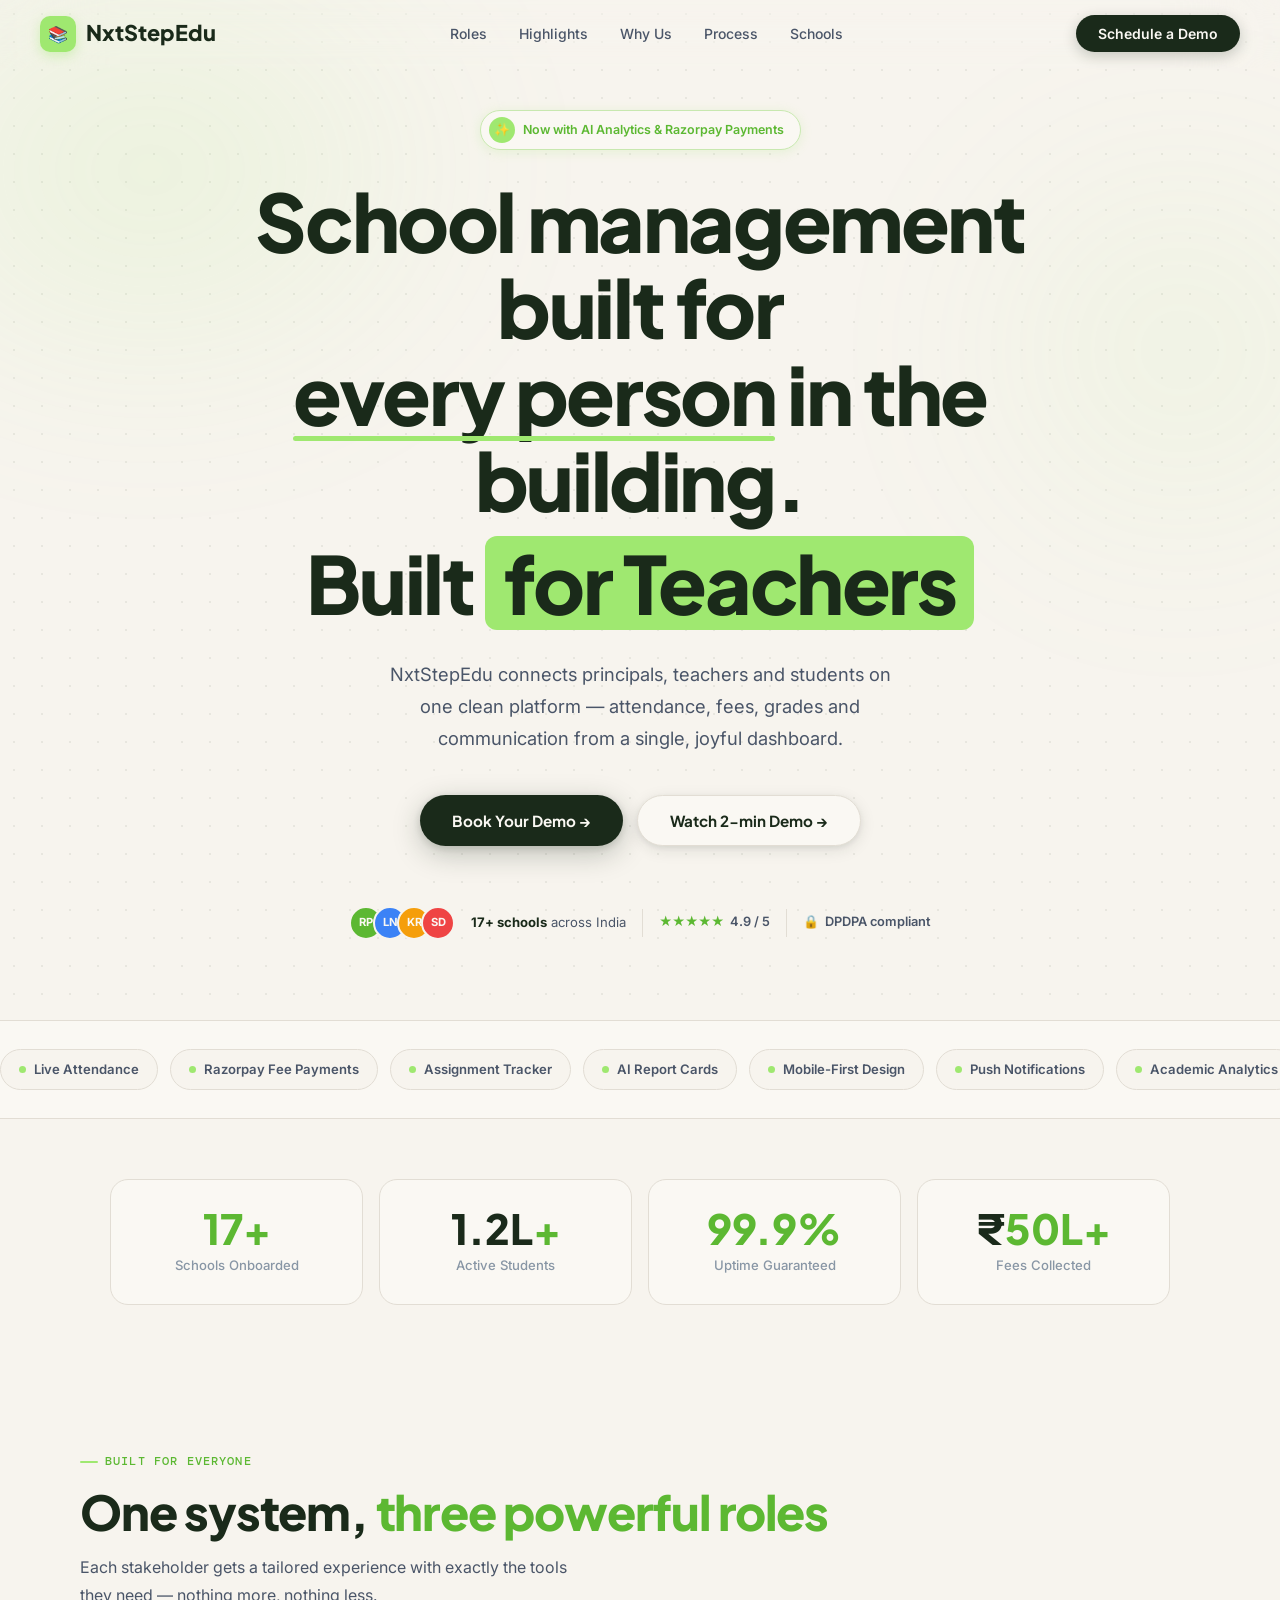
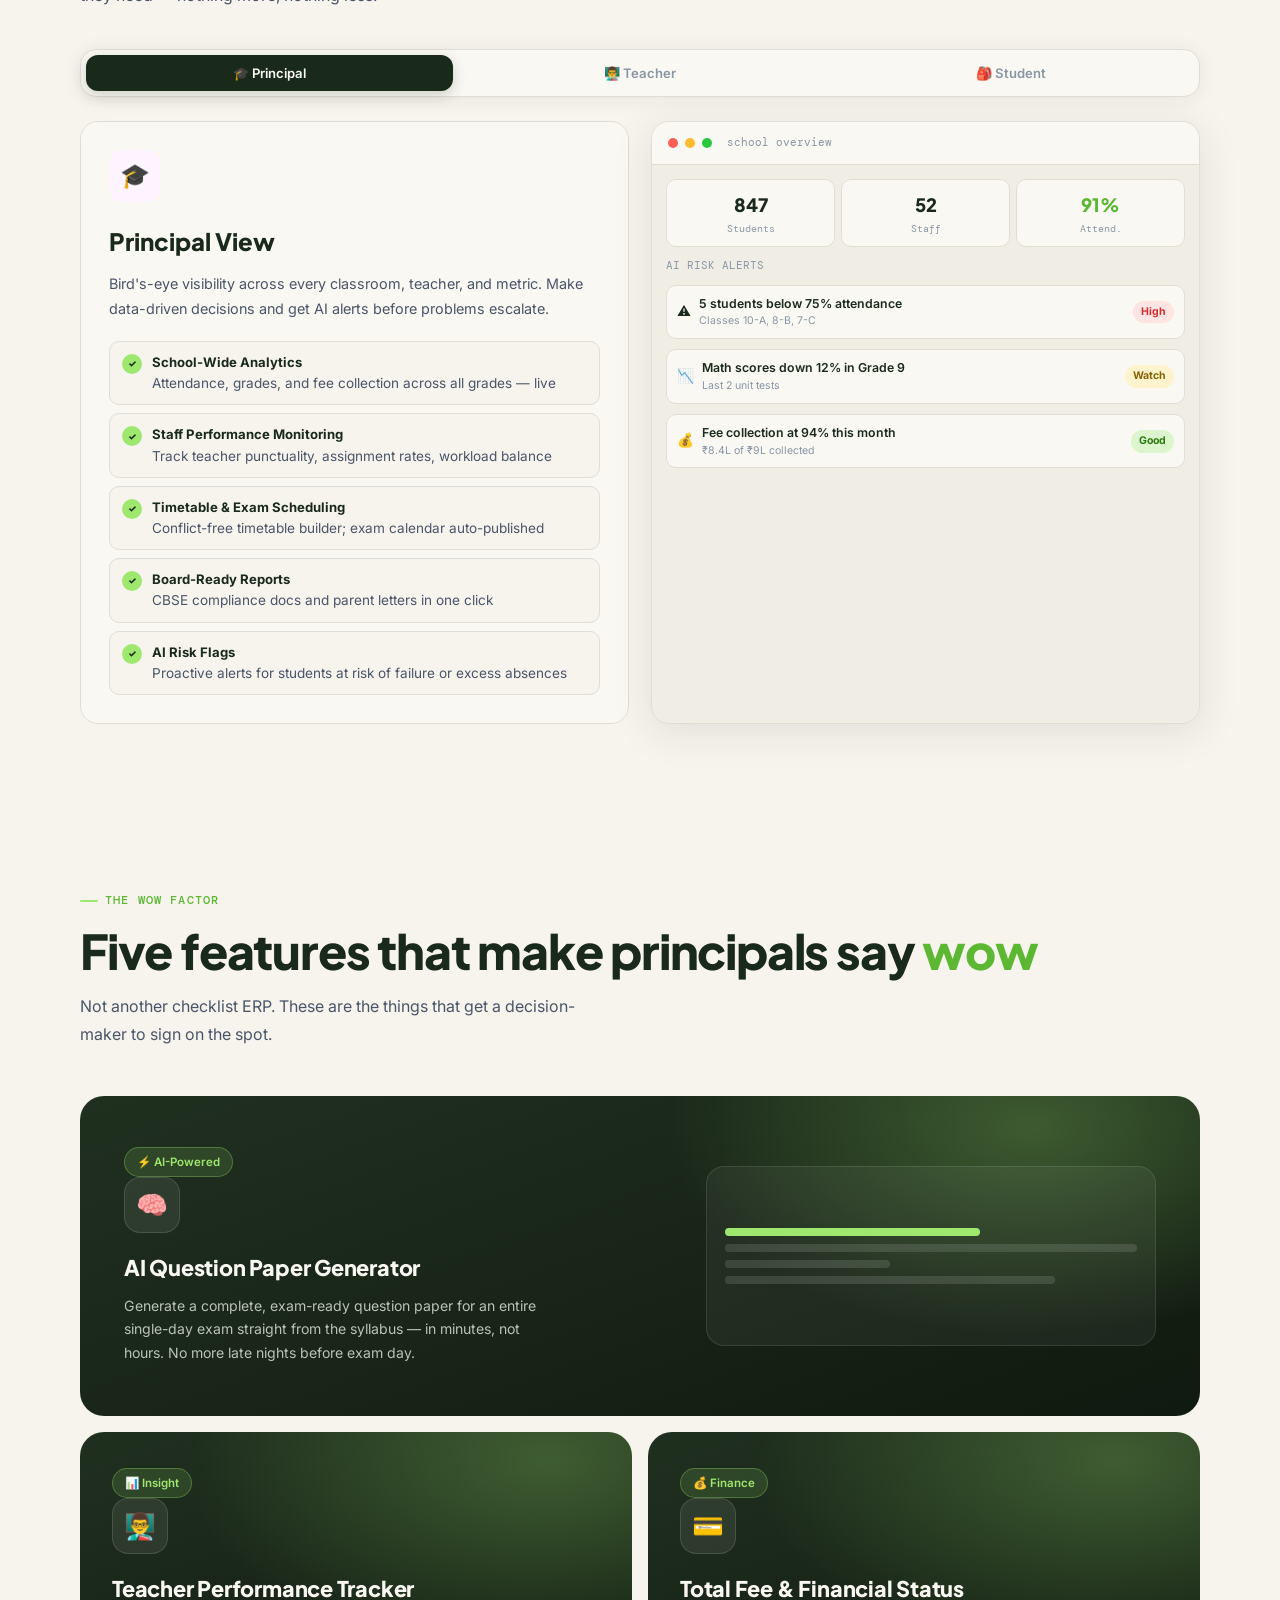
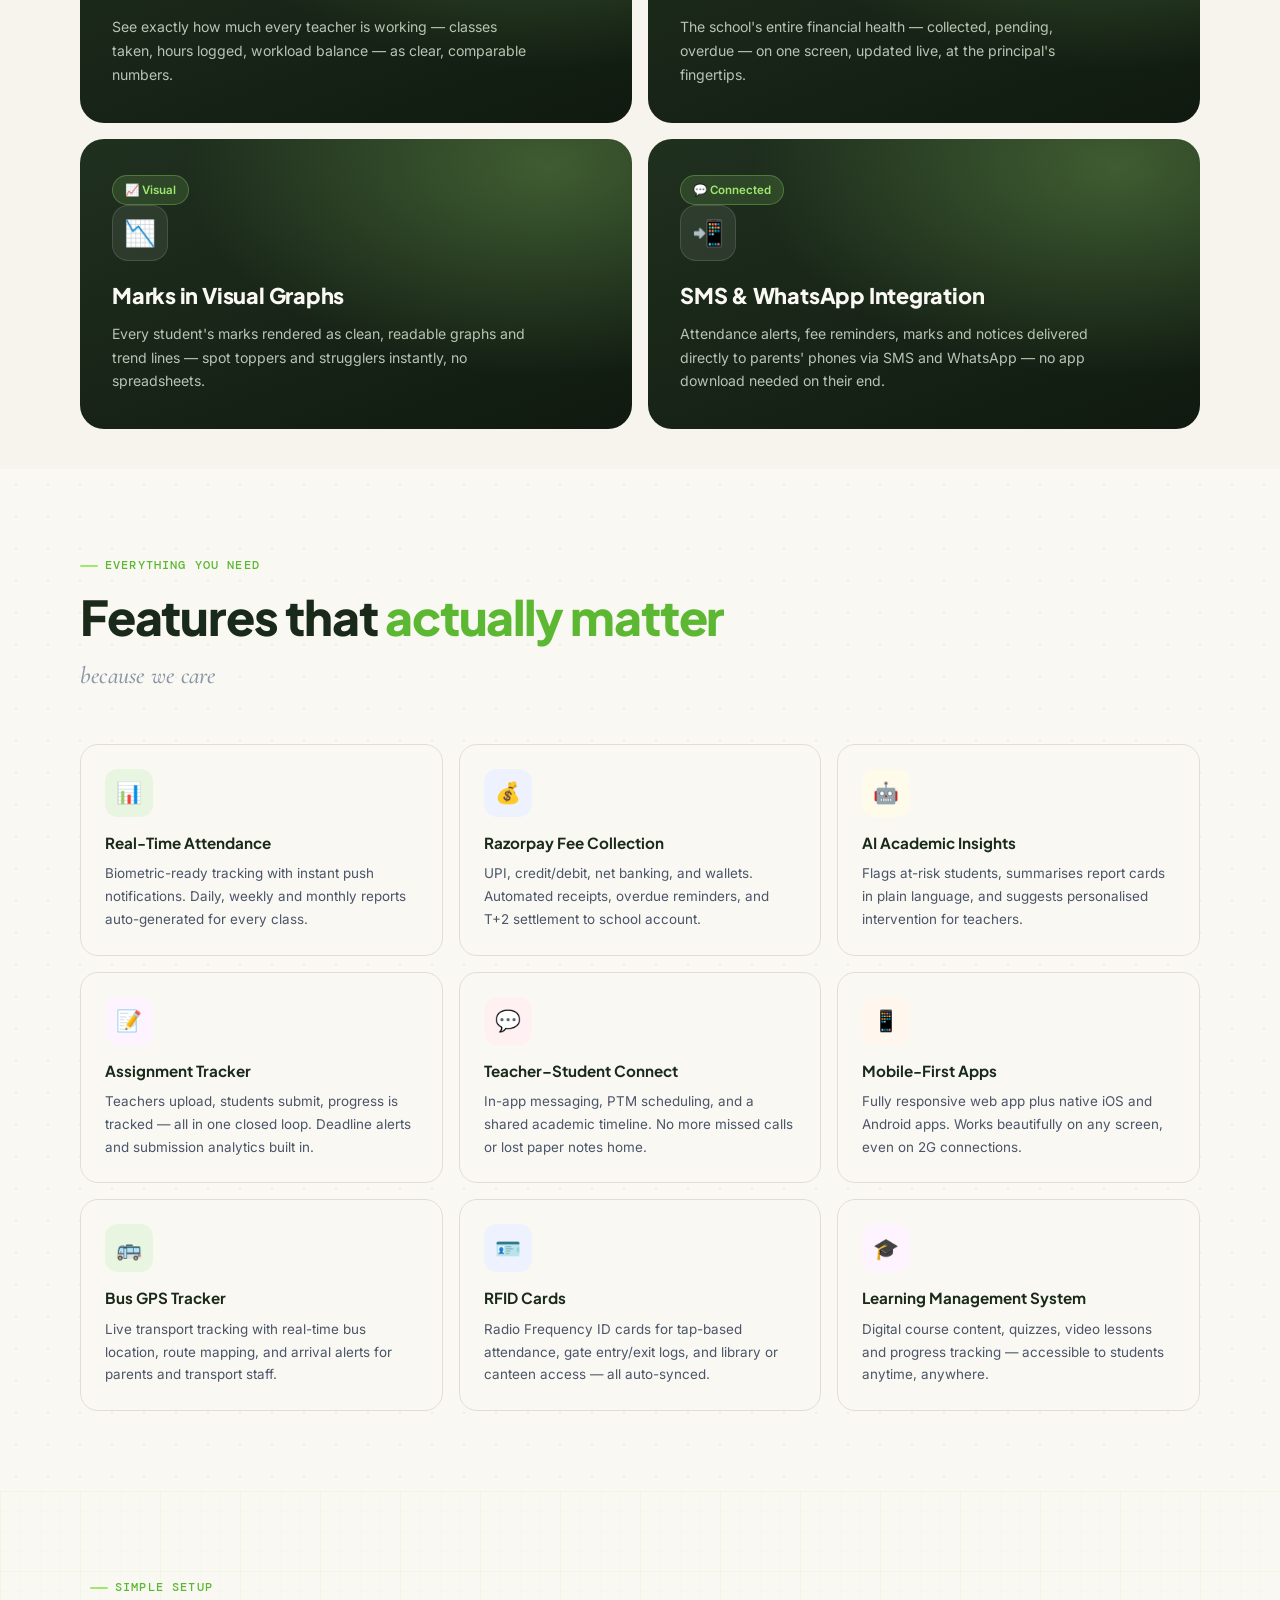
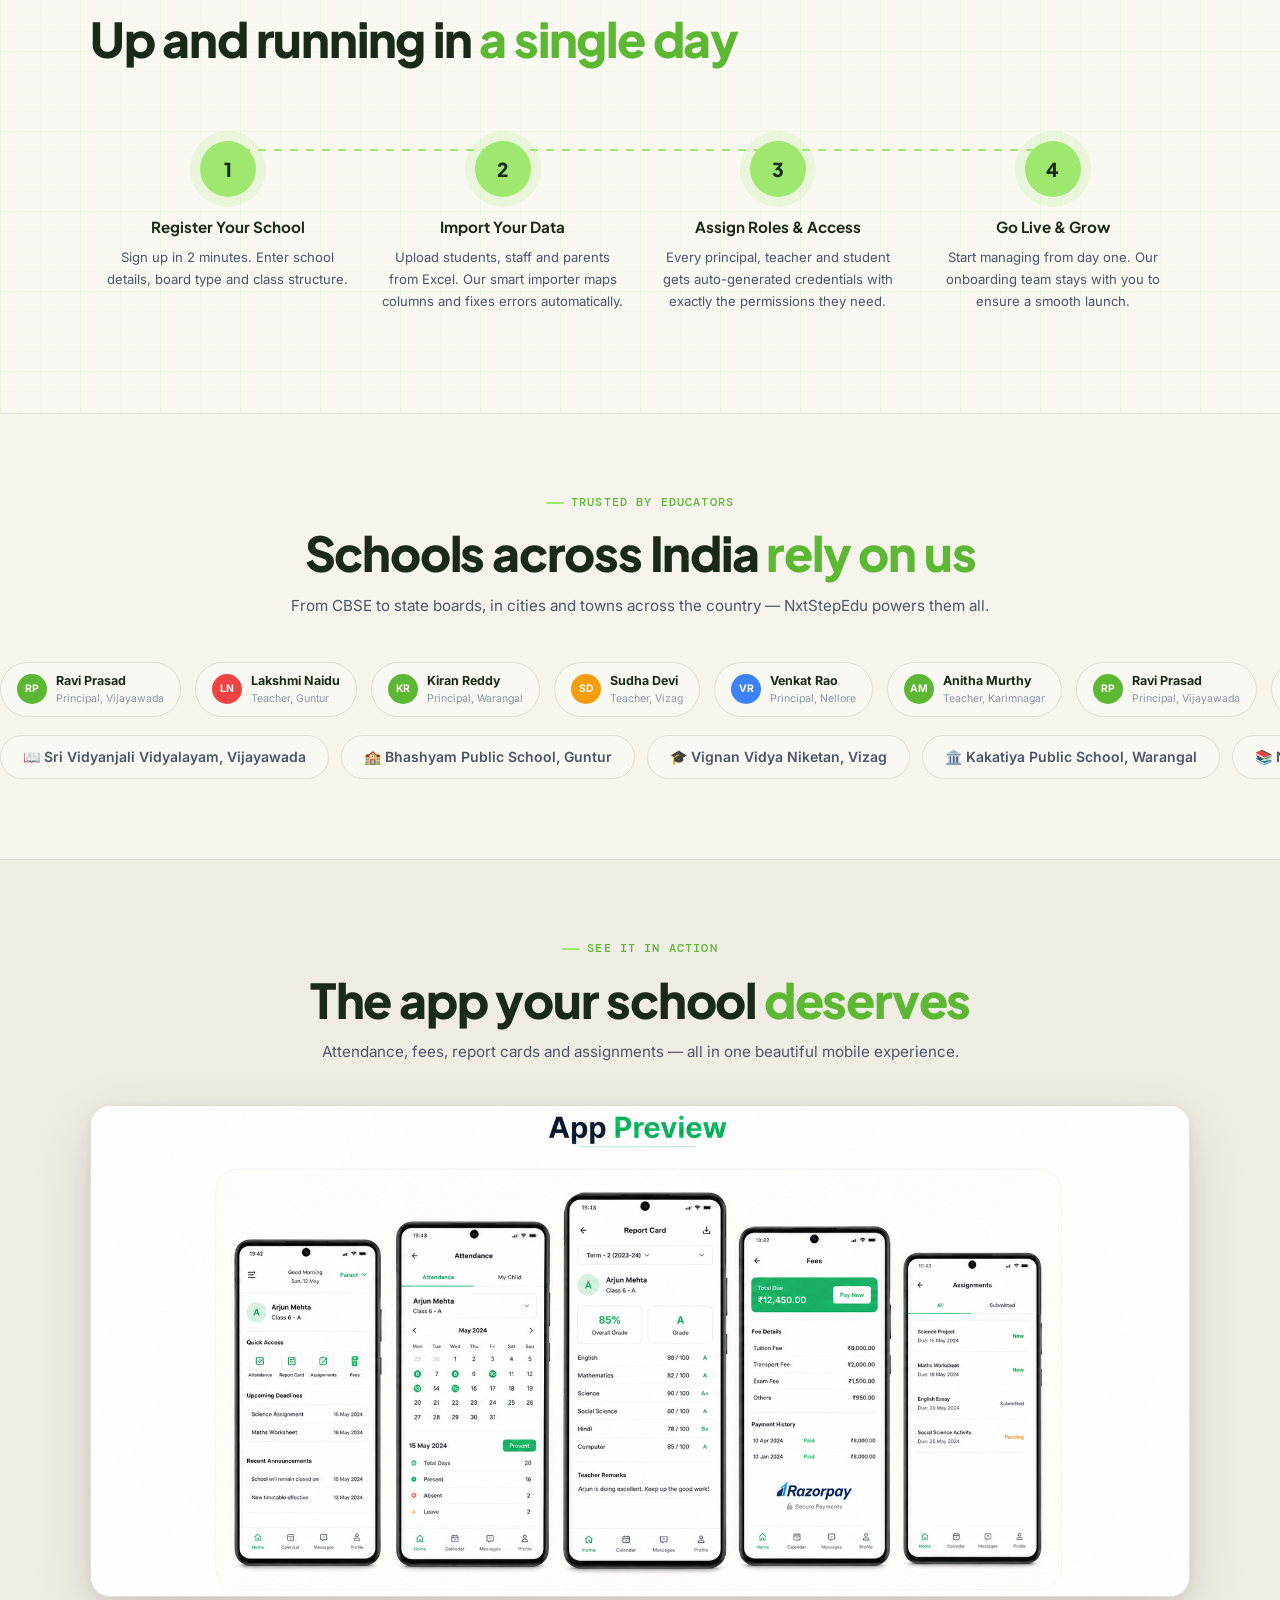
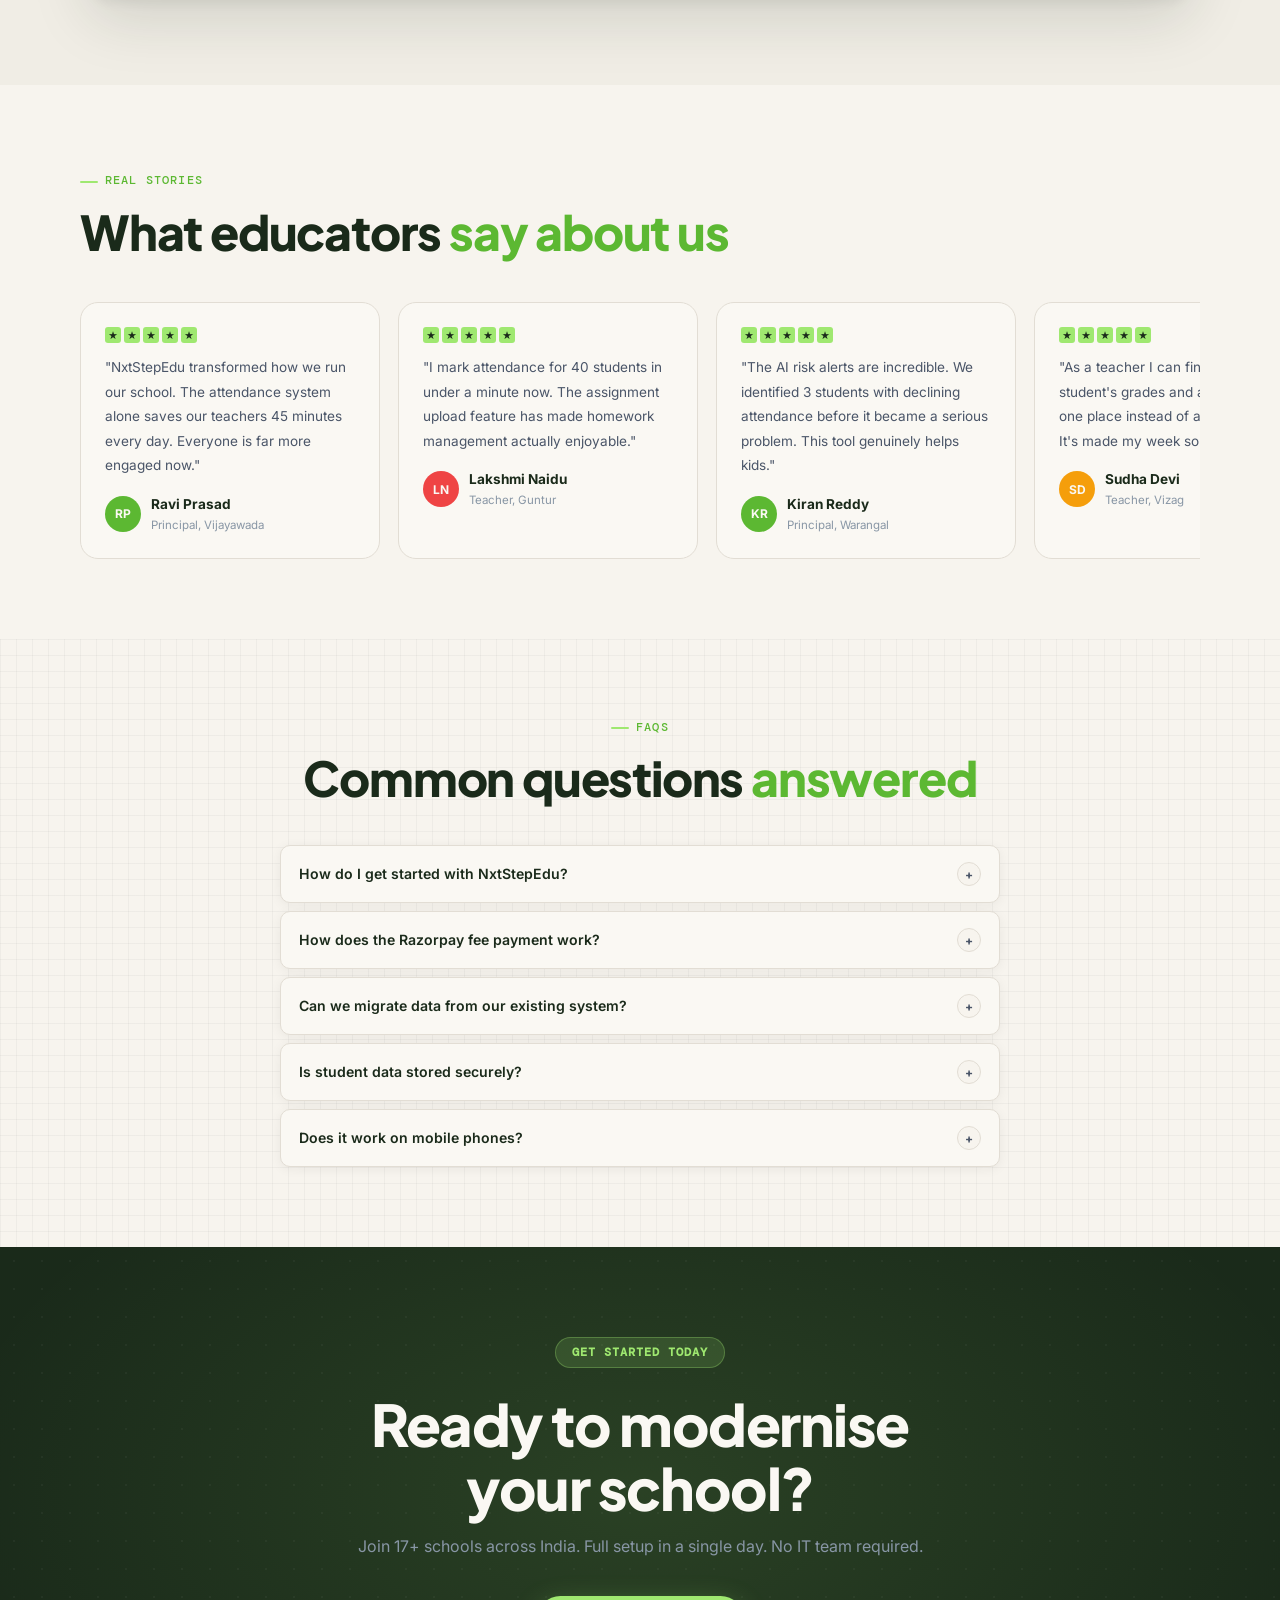
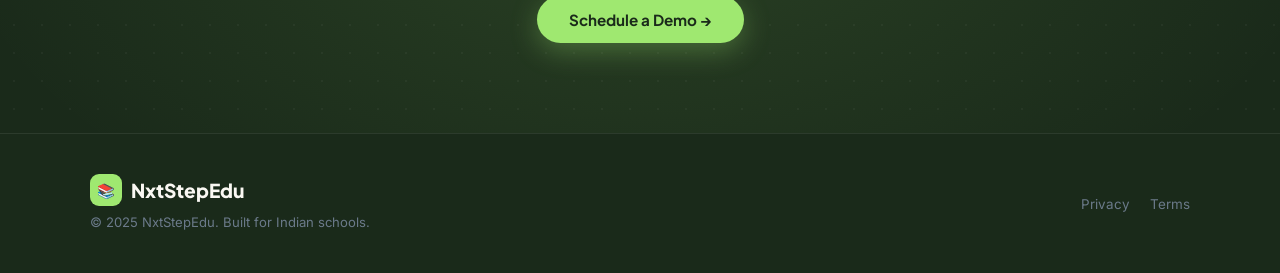
==== commit a21de3d6: "Update landing page" ====
--- a/landing_page/index.html
+++ b/landing_page/index.html
@@ -63,13 +63,13 @@
 }
 .logo-mark{
   width:36px;height:36px;
-  background:transparent;
+  background:var(--green);
   border-radius:10px;
   display:flex;align-items:center;justify-content:center;
-  overflow:hidden;
+  font-size:1rem;
+  box-shadow:0 4px 12px rgba(159,232,112,.4);
   transition:transform .2s;
 }
-.logo-mark img{width:100%;height:100%;object-fit:contain;display:block}
 .logo:hover .logo-mark{transform:rotate(-6deg) scale(1.05)}
 .nav-links{display:flex;gap:32px;list-style:none}
 .nav-links a{
@@ -258,7 +258,7 @@
   background:var(--white);
   overflow:hidden;
 }
-.mq-track{display:flex;gap:12px;min-width:max-content;animation:mq 36s linear infinite}
+.mq-track{display:flex;gap:12px;width:max-content;animation:mq 36s linear infinite}
 .mq-track-r{animation:mq 30s linear infinite reverse}
 @keyframes mq{from{transform:translateX(0)}to{transform:translateX(-50%)}}
 .mq-chip{
@@ -450,6 +450,65 @@
 .fi-g{background:#E8F5E0}.fi-b{background:#EEF2FF}.fi-y{background:#FFFBEB}.fi-p{background:#FDF4FF}.fi-r{background:#FFF1F2}.fi-o{background:#FFF7ED}
 .feat-title{font-family:"Plus Jakarta Sans",sans-serif;font-size:.95rem;font-weight:700;margin-bottom:7px;color:var(--ink)}
 .feat-desc{font-size:.84rem;color:var(--slate);line-height:1.7}
+
+/* Wow Factor — Apple-style feature showcase */
+.wow-section{padding:80px 20px 40px;max-width:1160px;margin:0 auto}
+.wow-grid{display:grid;grid-template-columns:repeat(6,1fr);gap:16px;margin-top:48px}
+.wow-card{
+  position:relative;
+  grid-column:span 3;
+  background:linear-gradient(160deg,#20301F,#101A10);
+  border-radius:24px;
+  padding:36px 32px;
+  min-height:280px;
+  display:flex;flex-direction:column;justify-content:flex-end;
+  overflow:hidden;
+  isolation:isolate;
+  transition:transform .35s cubic-bezier(.22,1,.36,1);
+}
+.wow-card:hover{transform:translateY(-6px)}
+.wow-card.large{grid-column:span 6;min-height:320px;display:grid;grid-template-columns:1.1fr .9fr;align-items:center;gap:32px;padding:44px 44px}
+.wow-glow{
+  position:absolute;inset:0;z-index:-1;
+  background:radial-gradient(560px 320px at 85% 10%,rgba(159,232,112,.28),transparent 65%);
+  pointer-events:none;
+}
+.wow-tag{
+  display:inline-flex;align-self:flex-start;
+  font-size:.72rem;font-weight:600;
+  color:var(--green);
+  background:rgba(159,232,112,.14);
+  border:1px solid rgba(159,232,112,.3);
+  padding:5px 12px;border-radius:50px;
+  margin-bottom:auto;
+}
+.wow-icon{
+  width:56px;height:56px;border-radius:16px;
+  background:rgba(255,255,255,.08);
+  border:1px solid rgba(255,255,255,.12);
+  display:flex;align-items:center;justify-content:center;
+  font-size:1.6rem;margin-bottom:18px;
+}
+.wow-title{
+  font-family:"Plus Jakarta Sans",sans-serif;
+  font-size:1.35rem;font-weight:800;color:var(--white);
+  margin-bottom:8px;letter-spacing:-.01em;
+}
+.wow-desc{font-size:.88rem;color:#B8C4B4;line-height:1.7;max-width:420px}
+.wow-visual{
+  border-radius:18px;background:rgba(255,255,255,.05);
+  border:1px solid rgba(255,255,255,.1);
+  min-height:180px;padding:18px;
+  display:flex;flex-direction:column;gap:8px;justify-content:center;
+}
+.wow-line{height:8px;border-radius:5px;background:rgba(255,255,255,.12)}
+.wow-line.g{background:var(--green);width:62%}
+.wow-line.short{width:40%}
+@media(max-width:860px){
+  .wow-grid{grid-template-columns:1fr}
+  .wow-card{grid-column:span 1!important}
+  .wow-card.large{grid-template-columns:1fr;padding:32px 26px}
+}
 
 .how-wrap{padding:80px 20px;background:var(--white);background-image:linear-gradient(rgba(159,232,112,.08) 1px,transparent 1px),linear-gradient(90deg,rgba(159,232,112,.08) 1px,transparent 1px),linear-gradient(rgba(159,232,112,.04) 1px,transparent 1px),linear-gradient(90deg,rgba(159,232,112,.04) 1px,transparent 1px);background-size:80px 80px,80px 80px,20px 20px,20px 20px}
 .how-inner{max-width:1100px;margin:0 auto}
@@ -518,37 +577,7 @@
 footer{background:var(--ink);border-top:1px solid rgba(255,255,255,.08);padding:40px 20px;max-width:100%}
 .footer-inner{max-width:1100px;margin:0 auto;display:flex;justify-content:space-between;align-items:center;flex-wrap:wrap;gap:16px}
 .footer-logo{font-family:"Plus Jakarta Sans",sans-serif;font-size:1.2rem;font-weight:800;color:var(--white);display:flex;align-items:center;gap:9px}
-.footer-logo-mark{width:32px;height:32px;background:transparent;border-radius:9px;display:flex;align-items:center;justify-content:center;overflow:hidden}
-.footer-logo-mark img{width:100%;height:100%;object-fit:contain;display:block}
-.btn-brochure{
-  display:inline-flex;align-items:center;gap:8px;
-  padding:14px 28px;border-radius:50px;
-  font-size:.95rem;font-weight:700;
-  background:transparent;
-  color:var(--white);
-  border:1.5px solid rgba(255,255,255,.3)!important;
-  font-family:"Plus Jakarta Sans",sans-serif;
-  transition:all .22s;
-  text-decoration:none;
-  cursor:pointer;
-  white-space:nowrap;
-}
-.btn-brochure:hover{border-color:var(--green)!important;color:var(--green);transform:translateY(-2px)}
-.btn-brochure-hero{
-  display:inline-flex;align-items:center;gap:8px;
-  padding:15px 32px;border-radius:50px;
-  font-size:.95rem;font-weight:700;
-  background:var(--white);
-  color:var(--ink);
-  border:1.5px solid var(--border)!important;
-  font-family:"Plus Jakarta Sans",sans-serif;
-  transition:all .25s;
-  text-decoration:none;
-  cursor:pointer;
-  box-shadow:0 4px 16px rgba(26,42,26,.1),0 2px 6px rgba(26,42,26,.07);
-  white-space:nowrap;
-}
-.btn-brochure-hero:hover{border-color:var(--green-dark)!important;transform:translateY(-2px);box-shadow:0 8px 24px rgba(26,42,26,.16)}
+.footer-logo-mark{width:32px;height:32px;background:var(--green);border-radius:9px;display:flex;align-items:center;justify-content:center;font-size:.9rem}
 .footer-copy{font-size:.82rem;color:#6B7A8A;margin-top:4px}
 .footer-links{display:flex;gap:20px;list-style:none;flex-wrap:wrap}
 .footer-links a{font-size:.84rem;color:#6B7A8A;transition:color .2s}
@@ -556,7 +585,7 @@
 
 .rv{opacity:0;transform:translateY(24px);transition:opacity .6s ease,transform .6s ease}
 .rv.vis{opacity:1;transform:translateY(0)}
-.d1{transition-delay:.08s}.d2{transition-delay:.16s}.d3{transition-delay:.24s}.d4{transition-delay:.32s}
+.d1{transition-delay:.08s}.d2{transition-delay:.16s}.d3{transition-delay:.24s}.d4{transition-delay:.32s}.d5{transition-delay:.4s}
 
 @media(max-width:1024px){
   .stats-grid{grid-template-columns:repeat(2,1fr)}
@@ -597,6 +626,8 @@
   .how-wrap{padding:56px 16px}
   .testi-inner{padding:0 16px}
   .stats-section{padding:48px 16px}
+  .wow-section{padding:56px 16px 24px}
+  .wow-card,.wow-card.large{padding:26px 22px}
 }
 
 @media(max-width:420px){
@@ -689,62 +720,23 @@
   .form-row{grid-template-columns:1fr}
   .modal-card{padding:24px}
 }
-
-/* Wow features section */
-.wow-section{padding:80px 20px;max-width:1160px;margin:0 auto}
-.wow-grid{display:grid;grid-template-columns:repeat(3,1fr);gap:18px;margin-top:48px}
-.wow-card{
-  position:relative;
-  background:var(--ink);
-  border-radius:22px;
-  padding:30px 26px;
-  overflow:hidden;
-  min-height:260px;
-  display:flex;flex-direction:column;justify-content:flex-end;
-  transition:transform .35s ease, box-shadow .35s ease;
-  box-shadow:0 10px 34px rgba(26,42,26,.16);
-}
-.wow-card:hover{transform:translateY(-8px);box-shadow:0 22px 50px rgba(26,42,26,.32)}
-.wow-card::before{
-  content:"";position:absolute;inset:0;
-  background:radial-gradient(circle at 25% 15%, rgba(159,232,112,.35), transparent 55%);
-  pointer-events:none;
-}
-.wow-badge{
-  display:inline-flex;align-items:center;gap:6px;
-  background:rgba(159,232,112,.16);border:1px solid rgba(159,232,112,.35);
-  color:var(--green);font-family:"DM Mono",monospace;
-  font-size:.66rem;letter-spacing:.08em;text-transform:uppercase;
-  padding:5px 12px;border-radius:50px;
-  margin-bottom:auto;width:fit-content;position:relative;z-index:1;
-}
-.wow-icon{font-size:2.1rem;margin-bottom:14px;position:relative;z-index:1}
-.wow-title{
-  font-family:"Plus Jakarta Sans",sans-serif;
-  font-size:1.2rem;font-weight:800;color:var(--white);
-  margin-bottom:8px;position:relative;z-index:1;
-}
-.wow-desc{font-size:.85rem;color:#B8C4BE;line-height:1.7;position:relative;z-index:1}
-.wow-card.wide{grid-column:span 2}
-@media(max-width:1024px){.wow-grid{grid-template-columns:1fr 1fr}.wow-card.wide{grid-column:span 2}}
-@media(max-width:640px){.wow-grid{grid-template-columns:1fr}.wow-card.wide{grid-column:span 1}}
 </style>
 </head>
 <body>
 
 <nav id="nav">
   <a class="logo" href="#">
-    <div class="logo-mark"><img src="brochure/nxtstepedu_logo.png" alt="NxtStepEdu logo"></div>
+    <div class="logo-mark">📚</div>
     NxtStepEdu
   </a>
   <ul class="nav-links">
     <li><a href="#roles">Roles</a></li>
+    <li><a href="#wow">Highlights</a></li>
     <li><a href="#features">Why Us</a></li>
     <li><a href="#how">Process</a></li>
     <li><a href="#schools">Schools</a></li>
   </ul>
   <div class="nav-right">
-    
     <button class="btn-primary" onclick="openDemoModal()">Schedule a Demo</button>
   </div>
   <button class="ham" id="ham" aria-label="Menu">
@@ -754,6 +746,7 @@
 
 <div class="mob-menu" id="mob">
   <a href="#roles">Roles</a>
+  <a href="#wow">Highlights</a>
   <a href="#features">Why Us</a>
   <a href="#how">Process</a>
   <a href="#schools">Schools</a>
@@ -768,7 +761,7 @@
   <div class="hero-inner">
     <div class="hero-badge">
       <div class="badge-dot">✨</div>
-      Now with AI Question Papers &amp; WhatsApp Alerts
+      Now with AI Analytics &amp; Razorpay Payments
     </div>
 
     <h1 class="hero-h1 d">School management built for<br><em>every person</em> in the building.</h1>
@@ -791,10 +784,10 @@
 
     <div class="hero-trust">
       <div class="trust-av-stack">
-        <div class="trust-av ta1">SV</div>
-        <div class="trust-av ta2">KV</div>
-        <div class="trust-av ta3">RS</div>
-        <div class="trust-av ta4">BP</div>
+        <div class="trust-av ta1">RP</div>
+        <div class="trust-av ta2">LN</div>
+        <div class="trust-av ta3">KR</div>
+        <div class="trust-av ta4">SD</div>
       </div>
       <div class="trust-text"><strong>17+ schools</strong> across India</div>
       <div class="trust-div"></div>
@@ -808,22 +801,31 @@
 <div class="mq-section">
   <div style="overflow:hidden">
     <div class="mq-track">
-      <div class="mq-chip"><div class="dot-g"></div>AI Question Papers</div>
-      <div class="mq-chip"><div class="dot-g"></div>Teacher Workload Tracking</div>
-      <div class="mq-chip"><div class="dot-g"></div>Fee Management</div>
-      <div class="mq-chip"><div class="dot-g"></div>Visual Marks &amp; Graphs</div>
-      <div class="mq-chip"><div class="dot-g"></div>SMS &amp; WhatsApp Alerts</div>
       <div class="mq-chip"><div class="dot-g"></div>Live Attendance</div>
+      <div class="mq-chip"><div class="dot-g"></div>Razorpay Fee Payments</div>
+      <div class="mq-chip"><div class="dot-g"></div>Assignment Tracker</div>
+      <div class="mq-chip"><div class="dot-g"></div>AI Report Cards</div>
+      <div class="mq-chip"><div class="dot-g"></div>Mobile-First Design</div>
+      <div class="mq-chip"><div class="dot-g"></div>Push Notifications</div>
+      <div class="mq-chip"><div class="dot-g"></div>Academic Analytics</div>
+      <div class="mq-chip"><div class="dot-g"></div>Timetable Builder</div>
+      <div class="mq-chip"><div class="dot-g"></div>Student–Teacher Chat</div>
       <div class="mq-chip"><div class="dot-g"></div>Role-Based Access</div>
+      <div class="mq-chip"><div class="dot-g"></div>AI Risk Alerts</div>
+      <div class="mq-chip"><div class="dot-g"></div>Bulk Data Import</div>
+      <!-- duplicate set for seamless loop -->
+      <div class="mq-chip"><div class="dot-g"></div>Live Attendance</div>
+      <div class="mq-chip"><div class="dot-g"></div>Razorpay Fee Payments</div>
+      <div class="mq-chip"><div class="dot-g"></div>Assignment Tracker</div>
+      <div class="mq-chip"><div class="dot-g"></div>AI Report Cards</div>
+      <div class="mq-chip"><div class="dot-g"></div>Mobile-First Design</div>
+      <div class="mq-chip"><div class="dot-g"></div>Push Notifications</div>
+      <div class="mq-chip"><div class="dot-g"></div>Academic Analytics</div>
       <div class="mq-chip"><div class="dot-g"></div>Timetable Builder</div>
-      <div class="mq-chip"><div class="dot-g"></div>AI Question Papers</div>
-      <div class="mq-chip"><div class="dot-g"></div>Teacher Workload Tracking</div>
-      <div class="mq-chip"><div class="dot-g"></div>Fee Management</div>
-      <div class="mq-chip"><div class="dot-g"></div>Visual Marks &amp; Graphs</div>
-      <div class="mq-chip"><div class="dot-g"></div>SMS &amp; WhatsApp Alerts</div>
-      <div class="mq-chip"><div class="dot-g"></div>Live Attendance</div>
+      <div class="mq-chip"><div class="dot-g"></div>Student–Teacher Chat</div>
       <div class="mq-chip"><div class="dot-g"></div>Role-Based Access</div>
-      <div class="mq-chip"><div class="dot-g"></div>Timetable Builder</div>
+      <div class="mq-chip"><div class="dot-g"></div>AI Risk Alerts</div>
+      <div class="mq-chip"><div class="dot-g"></div>Bulk Data Import</div>
     </div>
   </div>
 </div>
@@ -852,12 +854,12 @@
 <section class="section" id="roles">
   <div class="eyebrow rv">Built for Everyone</div>
   <h2 class="section-title d rv">One system, <span style="color:var(--green-dark)">three powerful roles</span></h2>
-  <p class="section-sub rv">Principal, teacher and student each get a tailored experience with exactly the tools they need — nothing more, nothing less.</p>
+  <p class="section-sub rv">Each stakeholder gets a tailored experience with exactly the tools they need — nothing more, nothing less.</p>
 
   <div class="tabs-wrap rv">
     <button class="rtab on" data-r="principal">🎓 Principal</button>
     <button class="rtab" data-r="teacher">👨‍🏫 Teacher</button>
-    <button class="rtab" data-r="student">🧑‍🎓 Student</button>
+    <button class="rtab" data-r="student">🎒 Student</button>
   </div>
 
   <div class="rc on" id="r-principal">
@@ -867,9 +869,9 @@
       <div class="role-desc">Bird's-eye visibility across every classroom, teacher, and metric. Make data-driven decisions and get AI alerts before problems escalate.</div>
       <ul class="feature-list">
         <li class="feature-item"><div class="fcheck">✓</div><div class="ftext"><strong>School-Wide Analytics</strong>Attendance, grades, and fee collection across all grades — live</div></li>
-        <li class="feature-item"><div class="fcheck">✓</div><div class="ftext"><strong>Teacher Workload Tracking</strong>See exactly how much each teacher is working — classes, hours, load</div></li>
-        <li class="feature-item"><div class="fcheck">✓</div><div class="ftext"><strong>Total Financial Status</strong>Every rupee collected, pending and due — at your fingertips</div></li>
+        <li class="feature-item"><div class="fcheck">✓</div><div class="ftext"><strong>Staff Performance Monitoring</strong>Track teacher punctuality, assignment rates, workload balance</div></li>
         <li class="feature-item"><div class="fcheck">✓</div><div class="ftext"><strong>Timetable &amp; Exam Scheduling</strong>Conflict-free timetable builder; exam calendar auto-published</div></li>
+        <li class="feature-item"><div class="fcheck">✓</div><div class="ftext"><strong>Board-Ready Reports</strong>CBSE compliance docs and parent letters in one click</div></li>
         <li class="feature-item"><div class="fcheck">✓</div><div class="ftext"><strong>AI Risk Flags</strong>Proactive alerts for students at risk of failure or excess absences</div></li>
       </ul>
     </div>
@@ -898,13 +900,13 @@
     <div class="role-info">
       <div class="role-icon-wrap fi-b">👨‍🏫</div>
       <div class="role-title d">Teacher Dashboard</div>
-      <div class="role-desc">Streamline your classroom. Mark attendance in seconds, generate question papers with AI, grade work, and communicate with parents — all in one place.</div>
+      <div class="role-desc">Streamline your classroom. Mark attendance in seconds, upload assignments, grade work, and communicate with students — all in one place.</div>
       <ul class="feature-list">
         <li class="feature-item"><div class="fcheck">✓</div><div class="ftext"><strong>One-Tap Bulk Attendance</strong>Mark an entire class in under 30 seconds; absentees auto-notified</div></li>
-        <li class="feature-item"><div class="fcheck">✓</div><div class="ftext"><strong>AI Question Paper Generator</strong>Full single-day exam paper generated from your syllabus in minutes</div></li>
-        <li class="feature-item"><div class="fcheck">✓</div><div class="ftext"><strong>Grade Book &amp; Report Cards</strong>Enter grades; report cards auto-generate and publish to parents</div></li>
+        <li class="feature-item"><div class="fcheck">✓</div><div class="ftext"><strong>Assignment Upload &amp; Deadlines</strong>Attach PDFs, set due dates, add rubrics — students see it instantly</div></li>
+        <li class="feature-item"><div class="fcheck">✓</div><div class="ftext"><strong>Grade Book &amp; Report Cards</strong>Enter grades; report cards auto-generate and publish instantly</div></li>
         <li class="feature-item"><div class="fcheck">✓</div><div class="ftext"><strong>Student Performance Charts</strong>Visualise class trends and spot struggling students early</div></li>
-        <li class="feature-item"><div class="fcheck">✓</div><div class="ftext"><strong>SMS &amp; WhatsApp Updates</strong>Send attendance, marks and notices straight to parents' phones</div></li>
+        <li class="feature-item"><div class="fcheck">✓</div><div class="ftext"><strong>Communication Log</strong>Logged in-app messages; never lose a conversation thread</div></li>
       </ul>
     </div>
     <div class="mock-screen">
@@ -937,14 +939,14 @@
 
   <div class="rc" id="r-student">
     <div class="role-info">
-      <div class="role-icon-wrap fi-g">🧑‍🎓</div>
+      <div class="role-icon-wrap fi-g">🎒</div>
       <div class="role-title d">Student Portal</div>
-      <div class="role-desc">Stay on top of your own academic journey in real time. From attendance to marks to fee status, everything is at your fingertips.</div>
+      <div class="role-desc">Everything a student needs to stay on top of school life — assignments, grades, fee status and a direct line to teachers.</div>
       <ul class="feature-list">
-        <li class="feature-item"><div class="fcheck">✓</div><div class="ftext"><strong>Live Attendance Tracking</strong>Real-time view of your attendance percentage, subject-wise</div></li>
-        <li class="feature-item"><div class="fcheck">✓</div><div class="ftext"><strong>Marks in Visual Graphs</strong>See your performance trend across subjects and terms at a glance</div></li>
+        <li class="feature-item"><div class="fcheck">✓</div><div class="ftext"><strong>Live Attendance Record</strong>See your own attendance percentage update in real time</div></li>
+        <li class="feature-item"><div class="fcheck">✓</div><div class="ftext"><strong>AI Report Card Summary</strong>Plain-language AI summaries of your performance and next steps</div></li>
         <li class="feature-item"><div class="fcheck">✓</div><div class="ftext"><strong>Assignment Deadlines View</strong>All upcoming submissions in one clean calendar view</div></li>
-        <li class="feature-item"><div class="fcheck">✓</div><div class="ftext"><strong>Fee Status at a Glance</strong>Know exactly what's paid and what's due, instantly</div></li>
+        <li class="feature-item"><div class="fcheck">✓</div><div class="ftext"><strong>Fee Status via Razorpay</strong>Check what's paid, what's pending, and pay instantly with UPI or card</div></li>
         <li class="feature-item"><div class="fcheck">✓</div><div class="ftext"><strong>Direct Teacher Messaging</strong>In-app chat with subject teachers; no more lost paper notes</div></li>
       </ul>
     </div>
@@ -972,55 +974,89 @@
           <div class="data-row-text"><div class="drn">Science Lab Report</div><div class="drs">Due: 3 days</div></div>
           <div class="badge-sm bs-y">Soon</div>
         </div>
-        <div style="font-size:.68rem;color:var(--muted);font-family:'DM Mono',monospace;margin-top:4px">SUBJECT-WISE MARKS</div>
-        <div class="bar-chart">
-          <div class="bar" style="height:88%;animation-delay:.1s"></div>
-          <div class="bar" style="height:74%;animation-delay:.2s"></div>
-          <div class="bar" style="height:95%;animation-delay:.3s"></div>
-          <div class="bar" style="height:68%;animation-delay:.4s"></div>
-          <div class="bar" style="height:80%;animation-delay:.5s"></div>
+        <div class="pay-card">
+          <div style="font-size:.68rem;color:var(--muted);font-family:'DM Mono',monospace;margin-bottom:8px">FEE STATUS</div>
+          <div class="pay-row"><span class="pay-label">Tuition Fee (Q3)</span><span class="pay-val">₹12,500</span></div>
+          <div class="pay-row"><span class="pay-label">Transport Fee</span><span class="pay-val">₹2,000</span></div>
+          <button class="pay-btn">Pay via Razorpay →</button>
         </div>
       </div>
     </div>
   </div>
 </section>
 
-<div style="background:var(--white);background-image:radial-gradient(rgba(26,42,26,.05) 1.5px,transparent 1.5px);background-size:32px 32px">
-<section class="wow-section" id="features">
+<section class="wow-section" id="wow">
   <div class="eyebrow rv">The Wow Factor</div>
-  <h2 class="section-title d rv">Five features that make <span style="color:var(--green-dark)">principals say wow</span></h2>
+  <h2 class="section-title d rv">Five features that make principals say <span style="color:var(--green-dark)">wow</span></h2>
   <p class="section-sub rv">Not another checklist ERP. These are the things that get a decision-maker to sign on the spot.</p>
+
   <div class="wow-grid">
-    <div class="wow-card wide rv d1">
-      <div class="wow-badge">⚡ AI-Powered</div>
-      <div class="wow-icon">🧠</div>
-      <div class="wow-title d">AI Question Paper Generator</div>
-      <div class="wow-desc">Generate a complete, exam-ready question paper for an entire single-day exam straight from the syllabus — in minutes, not hours. No more late nights before exam day.</div>
-    </div>
+    <div class="wow-card large rv d1">
+      <div class="wow-glow"></div>
+      <div>
+        <span class="wow-tag">⚡ AI-Powered</span>
+        <div class="wow-icon">🧠</div>
+        <div class="wow-title d">AI Question Paper Generator</div>
+        <div class="wow-desc">Generate a complete, exam-ready question paper for an entire single-day exam straight from the syllabus — in minutes, not hours. No more late nights before exam day.</div>
+      </div>
+      <div class="wow-visual">
+        <div class="wow-line g"></div>
+        <div class="wow-line"></div>
+        <div class="wow-line short"></div>
+        <div class="wow-line" style="width:80%"></div>
+      </div>
+    </div>
+
     <div class="wow-card rv d2">
-      <div class="wow-badge">📊 Insight</div>
+      <div class="wow-glow"></div>
+      <span class="wow-tag">📊 Insight</span>
       <div class="wow-icon">👨‍🏫</div>
       <div class="wow-title d">Teacher Performance Tracker</div>
       <div class="wow-desc">See exactly how much every teacher is working — classes taken, hours logged, workload balance — as clear, comparable numbers.</div>
     </div>
+
     <div class="wow-card rv d3">
-      <div class="wow-badge">💰 Finance</div>
+      <div class="wow-glow"></div>
+      <span class="wow-tag">💰 Finance</span>
       <div class="wow-icon">💳</div>
       <div class="wow-title d">Total Fee &amp; Financial Status</div>
       <div class="wow-desc">The school's entire financial health — collected, pending, overdue — on one screen, updated live, at the principal's fingertips.</div>
     </div>
-    <div class="wow-card rv d1">
-      <div class="wow-badge">📈 Visual</div>
+
+    <div class="wow-card rv d4">
+      <div class="wow-glow"></div>
+      <span class="wow-tag">📈 Visual</span>
       <div class="wow-icon">📉</div>
       <div class="wow-title d">Marks in Visual Graphs</div>
       <div class="wow-desc">Every student's marks rendered as clean, readable graphs and trend lines — spot toppers and strugglers instantly, no spreadsheets.</div>
     </div>
-    <div class="wow-card wide rv d2">
-      <div class="wow-badge">💬 Connected</div>
+
+    <div class="wow-card rv d5">
+      <div class="wow-glow"></div>
+      <span class="wow-tag">💬 Connected</span>
       <div class="wow-icon">📲</div>
       <div class="wow-title d">SMS &amp; WhatsApp Integration</div>
       <div class="wow-desc">Attendance alerts, fee reminders, marks and notices delivered directly to parents' phones via SMS and WhatsApp — no app download needed on their end.</div>
     </div>
+  </div>
+</section>
+
+<div style="background:var(--white);background-image:radial-gradient(rgba(26,42,26,.05) 1.5px,transparent 1.5px);background-size:32px 32px">
+<section class="section" id="features">
+  <div class="eyebrow rv">Everything You Need</div>
+  <h2 class="section-title d rv">Features that <span style="color:var(--green-dark)">actually matter</span></h2>
+<link href="https://fonts.googleapis.com/css2?family=Cormorant+Garamond:ital,wght@1,400;1,500&display=swap" rel="stylesheet">
+<p class="rv" style="color:var(--muted);font-family:'Cormorant Garamond',serif;font-style:italic;font-size:1.5rem;font-weight:500;letter-spacing:.01em;margin-bottom:0">because we care</p>
+  <div class="feat-grid">
+    <div class="feat-card rv d1"><div class="feat-icon fi-g">📊</div><div class="feat-title d">Real-Time Attendance</div><div class="feat-desc">Biometric-ready tracking with instant push notifications. Daily, weekly and monthly reports auto-generated for every class.</div></div>
+    <div class="feat-card rv d2"><div class="feat-icon fi-b">💰</div><div class="feat-title d">Razorpay Fee Collection</div><div class="feat-desc">UPI, credit/debit, net banking, and wallets. Automated receipts, overdue reminders, and T+2 settlement to school account.</div></div>
+    <div class="feat-card rv d3"><div class="feat-icon fi-y">🤖</div><div class="feat-title d">AI Academic Insights</div><div class="feat-desc">Flags at-risk students, summarises report cards in plain language, and suggests personalised intervention for teachers.</div></div>
+    <div class="feat-card rv d1"><div class="feat-icon fi-p">📝</div><div class="feat-title d">Assignment Tracker</div><div class="feat-desc">Teachers upload, students submit, progress is tracked — all in one closed loop. Deadline alerts and submission analytics built in.</div></div>
+    <div class="feat-card rv d2"><div class="feat-icon fi-r">💬</div><div class="feat-title d">Teacher–Student Connect</div><div class="feat-desc">In-app messaging, PTM scheduling, and a shared academic timeline. No more missed calls or lost paper notes home.</div></div>
+    <div class="feat-card rv d3"><div class="feat-icon fi-o">📱</div><div class="feat-title d">Mobile-First Apps</div><div class="feat-desc">Fully responsive web app plus native iOS and Android apps. Works beautifully on any screen, even on 2G connections.</div></div>
+    <div class="feat-card rv d1"><div class="feat-icon fi-g">🚌</div><div class="feat-title d">Bus GPS Tracker</div><div class="feat-desc">Live transport tracking with real-time bus location, route mapping, and arrival alerts for parents and transport staff.</div></div>
+    <div class="feat-card rv d2"><div class="feat-icon fi-b">🪪</div><div class="feat-title d">RFID Cards</div><div class="feat-desc">Radio Frequency ID cards for tap-based attendance, gate entry/exit logs, and library or canteen access — all auto-synced.</div></div>
+    <div class="feat-card rv d3"><div class="feat-icon fi-p">🎓</div><div class="feat-title d">Learning Management System</div><div class="feat-desc">Digital course content, quizzes, video lessons and progress tracking — accessible to students anytime, anywhere.</div></div>
   </div>
 </section>
 </div>
@@ -1039,7 +1075,7 @@
       <div class="step rv d2">
         <div class="step-num">2</div>
         <div class="step-title d">Import Your Data</div>
-        <div class="step-desc">Upload students, staff and classes from Excel. Our smart importer maps columns and fixes errors automatically.</div>
+        <div class="step-desc">Upload students, staff and parents from Excel. Our smart importer maps columns and fixes errors automatically.</div>
       </div>
       <div class="step rv d3">
         <div class="step-num">3</div>
@@ -1048,8 +1084,8 @@
       </div>
       <div class="step rv d4">
         <div class="step-num">4</div>
-        <div class="step-title d">Go Live — Same Day</div>
-        <div class="step-desc">Start managing from day one. Our onboarding team stays with you afterward to ensure a smooth first month.</div>
+        <div class="step-title d">Go Live &amp; Grow</div>
+        <div class="step-desc">Start managing from day one. Our onboarding team stays with you to ensure a smooth launch.</div>
       </div>
     </div>
   </div>
@@ -1069,6 +1105,13 @@
       <div style="display:flex;align-items:center;gap:9px;background:var(--white);border:1.5px solid var(--border);padding:8px 16px;border-radius:50px;flex-shrink:0"><div class="data-av dav3" style="width:30px;height:30px;font-size:.65rem">SD</div><div><div style="font-size:.78rem;font-weight:700;color:var(--ink)">Sudha Devi</div><div style="font-size:.66rem;color:var(--muted)">Teacher, Vizag</div></div></div>
       <div style="display:flex;align-items:center;gap:9px;background:var(--white);border:1.5px solid var(--border);padding:8px 16px;border-radius:50px;flex-shrink:0"><div class="data-av dav2" style="width:30px;height:30px;font-size:.65rem">VR</div><div><div style="font-size:.78rem;font-weight:700;color:var(--ink)">Venkat Rao</div><div style="font-size:.66rem;color:var(--muted)">Principal, Nellore</div></div></div>
       <div style="display:flex;align-items:center;gap:9px;background:var(--white);border:1.5px solid var(--border);padding:8px 16px;border-radius:50px;flex-shrink:0"><div class="data-av dav1" style="width:30px;height:30px;font-size:.65rem">AM</div><div><div style="font-size:.78rem;font-weight:700;color:var(--ink)">Anitha Murthy</div><div style="font-size:.66rem;color:var(--muted)">Teacher, Karimnagar</div></div></div>
+      <!-- duplicate set for seamless loop -->
+      <div style="display:flex;align-items:center;gap:9px;background:var(--white);border:1.5px solid var(--border);padding:8px 16px;border-radius:50px;flex-shrink:0"><div class="data-av dav1" style="width:30px;height:30px;font-size:.65rem">RP</div><div><div style="font-size:.78rem;font-weight:700;color:var(--ink)">Ravi Prasad</div><div style="font-size:.66rem;color:var(--muted)">Principal, Vijayawada</div></div></div>
+      <div style="display:flex;align-items:center;gap:9px;background:var(--white);border:1.5px solid var(--border);padding:8px 16px;border-radius:50px;flex-shrink:0"><div class="data-av dav4" style="width:30px;height:30px;font-size:.65rem">LN</div><div><div style="font-size:.78rem;font-weight:700;color:var(--ink)">Lakshmi Naidu</div><div style="font-size:.66rem;color:var(--muted)">Teacher, Guntur</div></div></div>
+      <div style="display:flex;align-items:center;gap:9px;background:var(--white);border:1.5px solid var(--border);padding:8px 16px;border-radius:50px;flex-shrink:0"><div class="data-av dav1" style="width:30px;height:30px;font-size:.65rem">KR</div><div><div style="font-size:.78rem;font-weight:700;color:var(--ink)">Kiran Reddy</div><div style="font-size:.66rem;color:var(--muted)">Principal, Warangal</div></div></div>
+      <div style="display:flex;align-items:center;gap:9px;background:var(--white);border:1.5px solid var(--border);padding:8px 16px;border-radius:50px;flex-shrink:0"><div class="data-av dav3" style="width:30px;height:30px;font-size:.65rem">SD</div><div><div style="font-size:.78rem;font-weight:700;color:var(--ink)">Sudha Devi</div><div style="font-size:.66rem;color:var(--muted)">Teacher, Vizag</div></div></div>
+      <div style="display:flex;align-items:center;gap:9px;background:var(--white);border:1.5px solid var(--border);padding:8px 16px;border-radius:50px;flex-shrink:0"><div class="data-av dav2" style="width:30px;height:30px;font-size:.65rem">VR</div><div><div style="font-size:.78rem;font-weight:700;color:var(--ink)">Venkat Rao</div><div style="font-size:.66rem;color:var(--muted)">Principal, Nellore</div></div></div>
+      <div style="display:flex;align-items:center;gap:9px;background:var(--white);border:1.5px solid var(--border);padding:8px 16px;border-radius:50px;flex-shrink:0"><div class="data-av dav1" style="width:30px;height:30px;font-size:.65rem">AM</div><div><div style="font-size:.78rem;font-weight:700;color:var(--ink)">Anitha Murthy</div><div style="font-size:.66rem;color:var(--muted)">Teacher, Karimnagar</div></div></div>
     </div>
   </div>
   <div style="overflow:hidden;padding-bottom:80px">
@@ -1078,18 +1121,12 @@
       <div style="background:var(--white);border:1.5px solid var(--border);padding:10px 22px;border-radius:50px;font-size:.875rem;font-weight:600;color:var(--slate);white-space:nowrap;flex-shrink:0">🎓 Vignan Vidya Niketan, Vizag</div>
       <div style="background:var(--white);border:1.5px solid var(--border);padding:10px 22px;border-radius:50px;font-size:.875rem;font-weight:600;color:var(--slate);white-space:nowrap;flex-shrink:0">🏛️ Kakatiya Public School, Warangal</div>
       <div style="background:var(--white);border:1.5px solid var(--border);padding:10px 22px;border-radius:50px;font-size:.875rem;font-weight:600;color:var(--slate);white-space:nowrap;flex-shrink:0">📚 Nalanda Vidya Niketan, Kurnool</div>
-      <div style="background:var(--white);border:1.5px solid var(--border);padding:10px 22px;border-radius:50px;font-size:.875rem;font-weight:600;color:var(--slate);white-space:nowrap;flex-shrink:0">🕉️ Saraswathi Sishu Mandir, Rajahmundry</div>
-      <div style="background:var(--white);border:1.5px solid var(--border);padding:10px 22px;border-radius:50px;font-size:.875rem;font-weight:600;color:var(--slate);white-space:nowrap;flex-shrink:0">🎯 Sri Sai Vidya Bhavan, Nellore</div>
-      <div style="background:var(--white);border:1.5px solid var(--border);padding:10px 22px;border-radius:50px;font-size:.875rem;font-weight:600;color:var(--slate);white-space:nowrap;flex-shrink:0">✏️ Prakash Vidya Niketan, Karimnagar</div>
-      <div style="background:var(--white);border:1.5px solid var(--border);padding:10px 22px;border-radius:50px;font-size:.875rem;font-weight:600;color:var(--slate);white-space:nowrap;flex-shrink:0">🌟 Vasavi Public School, Nizamabad</div>
-      <div style="background:var(--white);border:1.5px solid var(--border);padding:10px 22px;border-radius:50px;font-size:.875rem;font-weight:600;color:var(--slate);white-space:nowrap;flex-shrink:0">🏆 Gowtham Model High School, Tirupati</div>
-      <div style="background:var(--white);border:1.5px solid var(--border);padding:10px 22px;border-radius:50px;font-size:.875rem;font-weight:600;color:var(--slate);white-space:nowrap;flex-shrink:0">🏫 St. Xavier's High School</div>
-      <div style="background:var(--white);border:1.5px solid var(--border);padding:10px 22px;border-radius:50px;font-size:.875rem;font-weight:600;color:var(--slate);white-space:nowrap;flex-shrink:0">🌿 Greenwood International School</div>
-      <div style="background:var(--white);border:1.5px solid var(--border);padding:10px 22px;border-radius:50px;font-size:.875rem;font-weight:600;color:var(--slate);white-space:nowrap;flex-shrink:0">🌊 The Riverside School</div>
-      <div style="background:var(--white);border:1.5px solid var(--border);padding:10px 22px;border-radius:50px;font-size:.875rem;font-weight:600;color:var(--slate);white-space:nowrap;flex-shrink:0">🍁 Oakridge Academy</div>
-      <div style="background:var(--white);border:1.5px solid var(--border);padding:10px 22px;border-radius:50px;font-size:.875rem;font-weight:600;color:var(--slate);white-space:nowrap;flex-shrink:0">🍁 Maple Leaf Public School</div>
-      <div style="background:var(--white);border:1.5px solid var(--border);padding:10px 22px;border-radius:50px;font-size:.875rem;font-weight:600;color:var(--slate);white-space:nowrap;flex-shrink:0">🇮🇳 Bal Bharati Public School, Delhi</div>
-      <div style="background:var(--white);border:1.5px solid var(--border);padding:10px 22px;border-radius:50px;font-size:.875rem;font-weight:600;color:var(--slate);white-space:nowrap;flex-shrink:0">🏔️ DAV Senior Secondary School, Chandigarh</div>
+      <!-- duplicate set for seamless loop -->
+      <div style="background:var(--white);border:1.5px solid var(--border);padding:10px 22px;border-radius:50px;font-size:.875rem;font-weight:600;color:var(--slate);white-space:nowrap;flex-shrink:0">📖 Sri Vidyanjali Vidyalayam, Vijayawada</div>
+      <div style="background:var(--white);border:1.5px solid var(--border);padding:10px 22px;border-radius:50px;font-size:.875rem;font-weight:600;color:var(--slate);white-space:nowrap;flex-shrink:0">🏫 Bhashyam Public School, Guntur</div>
+      <div style="background:var(--white);border:1.5px solid var(--border);padding:10px 22px;border-radius:50px;font-size:.875rem;font-weight:600;color:var(--slate);white-space:nowrap;flex-shrink:0">🎓 Vignan Vidya Niketan, Vizag</div>
+      <div style="background:var(--white);border:1.5px solid var(--border);padding:10px 22px;border-radius:50px;font-size:.875rem;font-weight:600;color:var(--slate);white-space:nowrap;flex-shrink:0">🏛️ Kakatiya Public School, Warangal</div>
+      <div style="background:var(--white);border:1.5px solid var(--border);padding:10px 22px;border-radius:50px;font-size:.875rem;font-weight:600;color:var(--slate);white-space:nowrap;flex-shrink:0">📚 Nalanda Vidya Niketan, Kurnool</div>
     </div>
   </div>
 </div>
@@ -1098,7 +1135,7 @@
   <div style="max-width:1100px;margin:0 auto">
     <div class="eyebrow rv" style="justify-content:center;display:flex">See It In Action</div>
     <h2 class="section-title d rv" style="text-align:center">The app your school <span style="color:var(--green-dark)">deserves</span></h2>
-    <p class="rv" style="color:var(--slate);font-size:.95rem;margin-bottom:40px">Attendance, fees, marks and question papers — all in one beautiful mobile experience.</p>
+    <p class="rv" style="color:var(--slate);font-size:.95rem;margin-bottom:40px">Attendance, fees, report cards and assignments — all in one beautiful mobile experience.</p>
     <img
       src="apppreview.jpeg"
       alt="NxtStepEdu app preview"
@@ -1114,11 +1151,13 @@
     <h2 class="section-title d rv">What educators <span style="color:var(--green-dark)">say about us</span></h2>
     <div style="overflow:hidden;margin-top:44px">
       <div class="mq-track" style="gap:18px;align-items:stretch">
-        <div class="tcard"><div class="tcard-stars"><div class="star">★</div><div class="star">★</div><div class="star">★</div><div class="star">★</div><div class="star">★</div></div><p class="tcard-text">"NxtStepEdu transformed how we run our school. The AI question paper generator alone saves our teachers hours before every exam. A genuine wow moment for us."</p><div class="tcard-author"><div class="tav dav1">RP</div><div><div class="tan">Ravi Prasad</div><div class="tar">Principal, Vijayawada</div></div></div></div>
-        <div class="tcard"><div class="tcard-stars"><div class="star">★</div><div class="star">★</div><div class="star">★</div><div class="star">★</div><div class="star">★</div></div><p class="tcard-text">"As a student I can finally see my marks as clean graphs and track my own attendance without asking anyone. It just makes sense."</p><div class="tcard-author"><div class="tav dav4">SM</div><div><div class="tan">Sneha Mehta</div><div class="tar">Student, Class 10</div></div></div></div>
-        <div class="tcard"><div class="tcard-stars"><div class="star">★</div><div class="star">★</div><div class="star">★</div><div class="star">★</div><div class="star">★</div></div><p class="tcard-text">"I mark attendance for 40 students in under a minute now, and WhatsApp alerts go straight to parents. Homework and exams feel effortless."</p><div class="tcard-author"><div class="tav dav1">LN</div><div><div class="tan">Lakshmi Naidu</div><div class="tar">Teacher, Guntur</div></div></div></div>
-        <div class="tcard"><div class="tcard-stars"><div class="star">★</div><div class="star">★</div><div class="star">★</div><div class="star">★</div><div class="star">★</div></div><p class="tcard-text">"The teacher workload tracker is incredible. For the first time I can see exactly how much every teacher is working and balance it fairly."</p><div class="tcard-author"><div class="tav dav3">KR</div><div><div class="tan">Kiran Reddy</div><div class="tar">Principal, Warangal</div></div></div></div>
-        <div class="tcard"><div class="tcard-stars"><div class="star">★</div><div class="star">★</div><div class="star">★</div><div class="star">★</div><div class="star">★</div></div><p class="tcard-text">"Fee collection went from 72% to 96% in just 2 months after switching. Seeing our entire financial status on one screen changed how we plan."</p><div class="tcard-author"><div class="tav dav2">VR</div><div><div class="tan">Venkat Rao</div><div class="tar">Principal, Nellore</div></div></div></div>
+        <div class="tcard"><div class="tcard-stars"><div class="star">★</div><div class="star">★</div><div class="star">★</div><div class="star">★</div><div class="star">★</div></div><p class="tcard-text">"NxtStepEdu transformed how we run our school. The attendance system alone saves our teachers 45 minutes every day. Everyone is far more engaged now."</p><div class="tcard-author"><div class="tav dav1">RP</div><div><div class="tan">Ravi Prasad</div><div class="tar">Principal, Vijayawada</div></div></div></div>
+        <div class="tcard"><div class="tcard-stars"><div class="star">★</div><div class="star">★</div><div class="star">★</div><div class="star">★</div><div class="star">★</div></div><p class="tcard-text">"I mark attendance for 40 students in under a minute now. The assignment upload feature has made homework management actually enjoyable."</p><div class="tcard-author"><div class="tav dav4">LN</div><div><div class="tan">Lakshmi Naidu</div><div class="tar">Teacher, Guntur</div></div></div></div>
+        <div class="tcard"><div class="tcard-stars"><div class="star">★</div><div class="star">★</div><div class="star">★</div><div class="star">★</div><div class="star">★</div></div><p class="tcard-text">"The AI risk alerts are incredible. We identified 3 students with declining attendance before it became a serious problem. This tool genuinely helps kids."</p><div class="tcard-author"><div class="tav dav1">KR</div><div><div class="tan">Kiran Reddy</div><div class="tar">Principal, Warangal</div></div></div></div>
+        <div class="tcard"><div class="tcard-stars"><div class="star">★</div><div class="star">★</div><div class="star">★</div><div class="star">★</div><div class="star">★</div></div><p class="tcard-text">"As a teacher I can finally track every student's grades and assignments in one place instead of a dozen registers. It's made my week so much lighter."</p><div class="tcard-author"><div class="tav dav3">SD</div><div><div class="tan">Sudha Devi</div><div class="tar">Teacher, Vizag</div></div></div></div>
+        <div class="tcard"><div class="tcard-stars"><div class="star">★</div><div class="star">★</div><div class="star">★</div><div class="star">★</div><div class="star">★</div></div><p class="tcard-text">"Fee collection went from 72% to 96% in just 2 months after switching. Automated reminders and Razorpay work like magic together."</p><div class="tcard-author"><div class="tav dav2">VR</div><div><div class="tan">Venkat Rao</div><div class="tar">Principal, Nellore</div></div></div></div>
+        <div class="tcard"><div class="tcard-stars"><div class="star">★</div><div class="star">★</div><div class="star">★</div><div class="star">★</div><div class="star">★</div></div><p class="tcard-text">"NxtStepEdu transformed how we run our school. The attendance system alone saves our teachers 45 minutes every day. Everyone is far more engaged now."</p><div class="tcard-author"><div class="tav dav1">RP</div><div><div class="tan">Ravi Prasad</div><div class="tar">Principal, Vijayawada</div></div></div></div>
+        <div class="tcard"><div class="tcard-stars"><div class="star">★</div><div class="star">★</div><div class="star">★</div><div class="star">★</div><div class="star">★</div></div><p class="tcard-text">"Fee collection went from 72% to 96% in just 2 months after switching. Automated reminders and Razorpay work like magic together."</p><div class="tcard-author"><div class="tav dav2">VR</div><div><div class="tan">Venkat Rao</div><div class="tar">Principal, Nellore</div></div></div></div>
       </div>
     </div>
   </div>
@@ -1129,11 +1168,11 @@
   <div class="eyebrow rv" style="display:flex;justify-content:center">FAQs</div>
   <h2 class="section-title d rv" style="text-align:center">Common questions <span style="color:var(--green-dark)">answered</span></h2>
   <div class="faq-list">
-    <div class="faq-item"><div class="faq-q">How do I get started with NxtStepEdu?<div class="faq-toggle">+</div></div><div class="faq-ans"><div class="faq-ans-inner">Getting started is easy — book a personalised demo with our team and we will set up your school, import your existing data, and have you live on the platform within a single day. Pricing plans are tailored to your school size; contact us for a custom quote.</div></div></div>
-    <div class="faq-item"><div class="faq-q">How does the AI question paper generator work?<div class="faq-toggle">+</div></div><div class="faq-ans"><div class="faq-ans-inner">Teachers select the subject, chapters and difficulty level, and the AI generates a complete, exam-ready question paper for a single-day exam in minutes. Papers can be edited before finalising and printing.</div></div></div>
+    <div class="faq-item"><div class="faq-q">How do I get started with NxtStepEdu?<div class="faq-toggle">+</div></div><div class="faq-ans"><div class="faq-ans-inner">Getting started is easy — book a personalised demo with our team and we will set up your school, import your existing data, and have you live on the platform within a day. Pricing plans are tailored to your school size; contact us for a custom quote.</div></div></div>
+    <div class="faq-item"><div class="faq-q">How does the Razorpay fee payment work?<div class="faq-toggle">+</div></div><div class="faq-ans"><div class="faq-ans-inner">Parents and students receive payment requests inside the app. They can pay via UPI, credit/debit cards, net banking, or Razorpay wallet. Payments reflect instantly in your admin dashboard; automated receipts are sent; settlements happen T+2 days to your school's bank account.</div></div></div>
     <div class="faq-item"><div class="faq-q">Can we migrate data from our existing system?<div class="faq-toggle">+</div></div><div class="faq-ans"><div class="faq-ans-inner">Absolutely. NxtStepEdu supports migration from Excel, Google Sheets, and most common school ERP software. Our onboarding team handles migration at no extra cost and verifies data accuracy before you go live.</div></div></div>
     <div class="faq-item"><div class="faq-q">Is student data stored securely?<div class="faq-toggle">+</div></div><div class="faq-ans"><div class="faq-ans-inner">Data is encrypted at rest (AES-256) and in transit (TLS 1.3). We host on AWS Mumbai data centres, ensuring data residency in India. We comply with DPDPA guidelines and never share data with third parties.</div></div></div>
-    <div class="faq-item"><div class="faq-q">Does it work on mobile phones?<div class="faq-toggle">+</div></div><div class="faq-ans"><div class="faq-ans-inner">Yes. NxtStepEdu is fully responsive and runs on any modern browser. We also offer native iOS and Android apps optimised for low-bandwidth conditions — accessible across urban and rural India alike, with SMS and WhatsApp alerts reaching parents even without the app.</div></div></div>
+    <div class="faq-item"><div class="faq-q">Does it work on mobile phones?<div class="faq-toggle">+</div></div><div class="faq-ans"><div class="faq-ans-inner">Yes. NxtStepEdu is fully responsive and runs on any modern browser. We also offer native iOS and Android apps optimised for low-bandwidth conditions — accessible across urban and rural India alike.</div></div></div>
   </div>
 </section>
 </div>
@@ -1154,7 +1193,7 @@
   <div class="footer-inner">
     <div>
       <div class="footer-logo">
-        <div class="footer-logo-mark"><img src="brochure/nxtstepedu_logo.png" alt="NxtStepEdu logo"></div>
+        <div class="footer-logo-mark">📚</div>
         NxtStepEdu
       </div>
       <div class="footer-copy" style="margin-top:6px">© 2025 NxtStepEdu. Built for Indian schools.</div>
@@ -1162,7 +1201,6 @@
     <ul class="footer-links">
       <li><a href="privacy.html">Privacy</a></li>
       <li><a href="terms.html">Terms</a></li>
-      <li><a href="internships.html">Work With Us</a></li>
     </ul>
   </div>
 </footer>
@@ -1191,7 +1229,7 @@
         </div>
         <div class="form-group">
           <label class="form-label">School Name</label>
-          <input class="form-input" type="text" placeholder="e.g. Sri Vidyanjali Vidyalayam" required>
+          <input class="form-input" type="text" placeholder="e.g. Delhi Public School" required>
         </div>
         <div class="form-row">
           <div class="form-group">
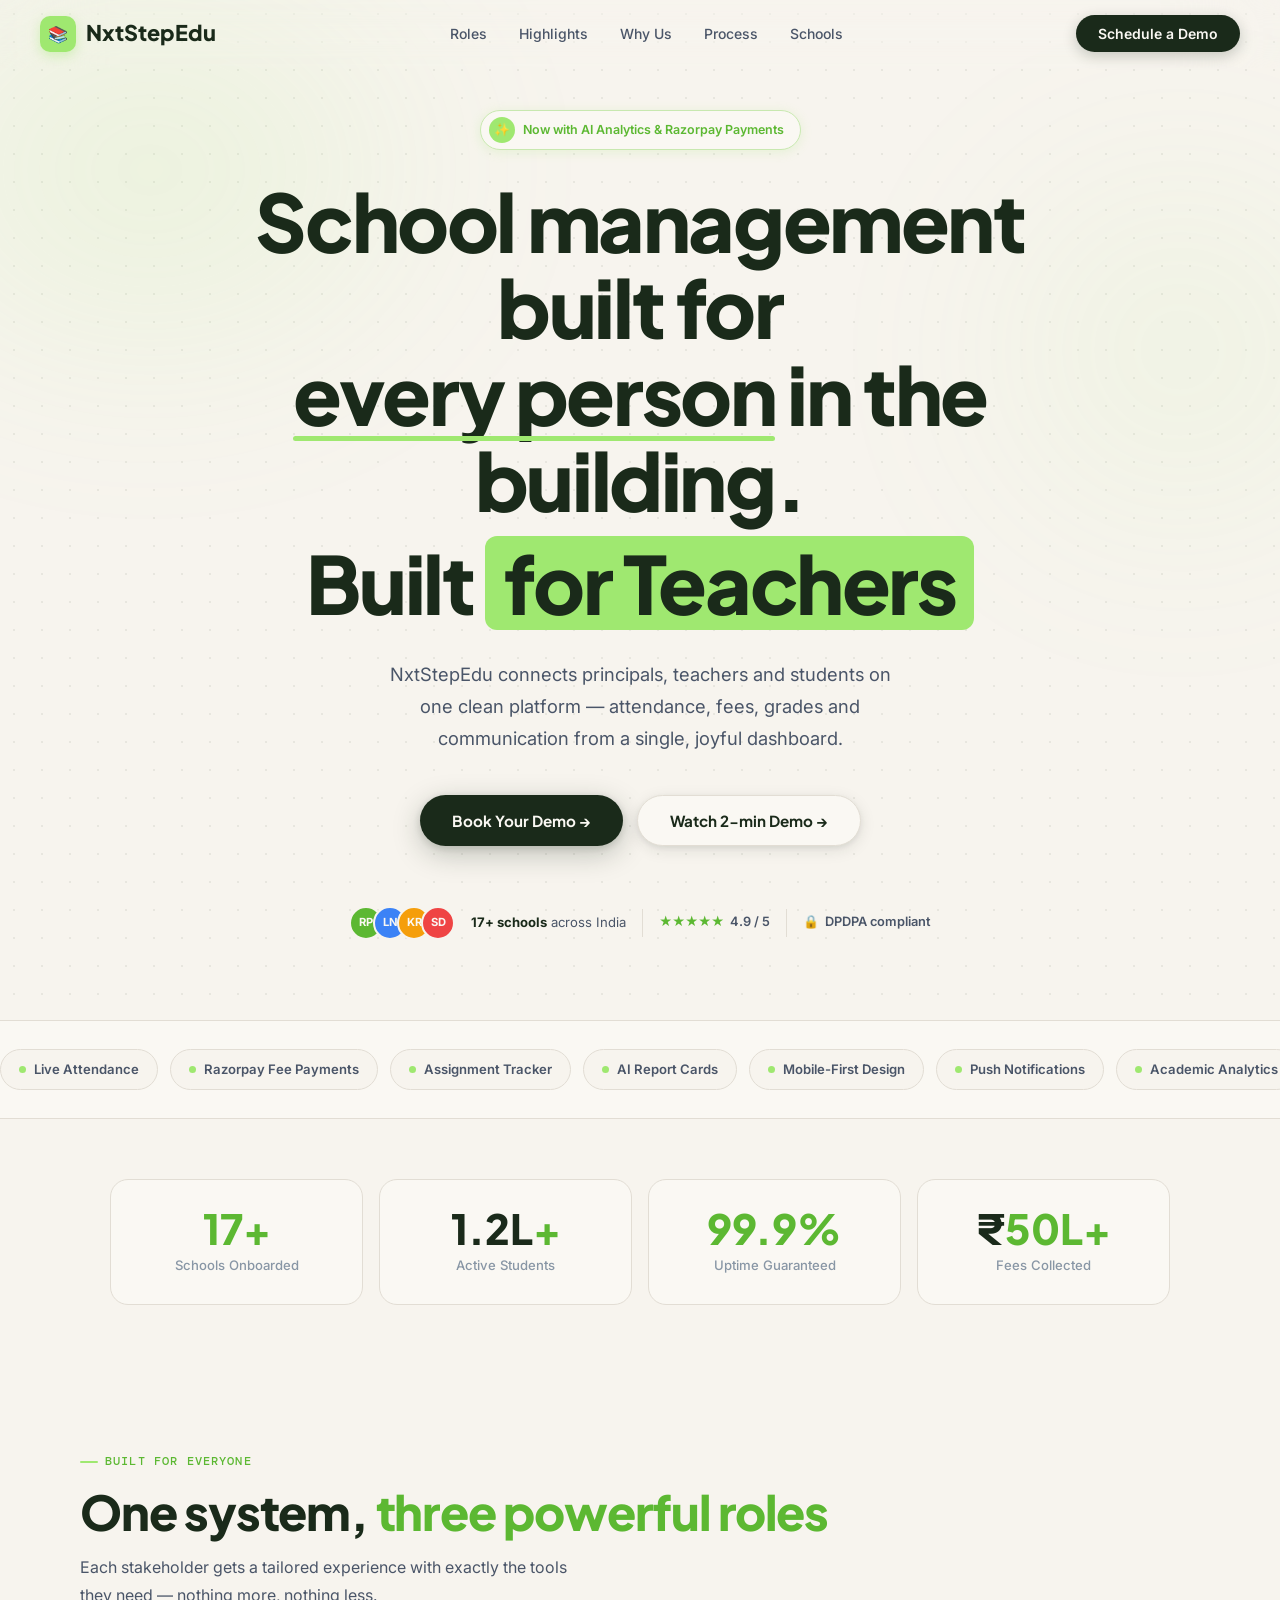
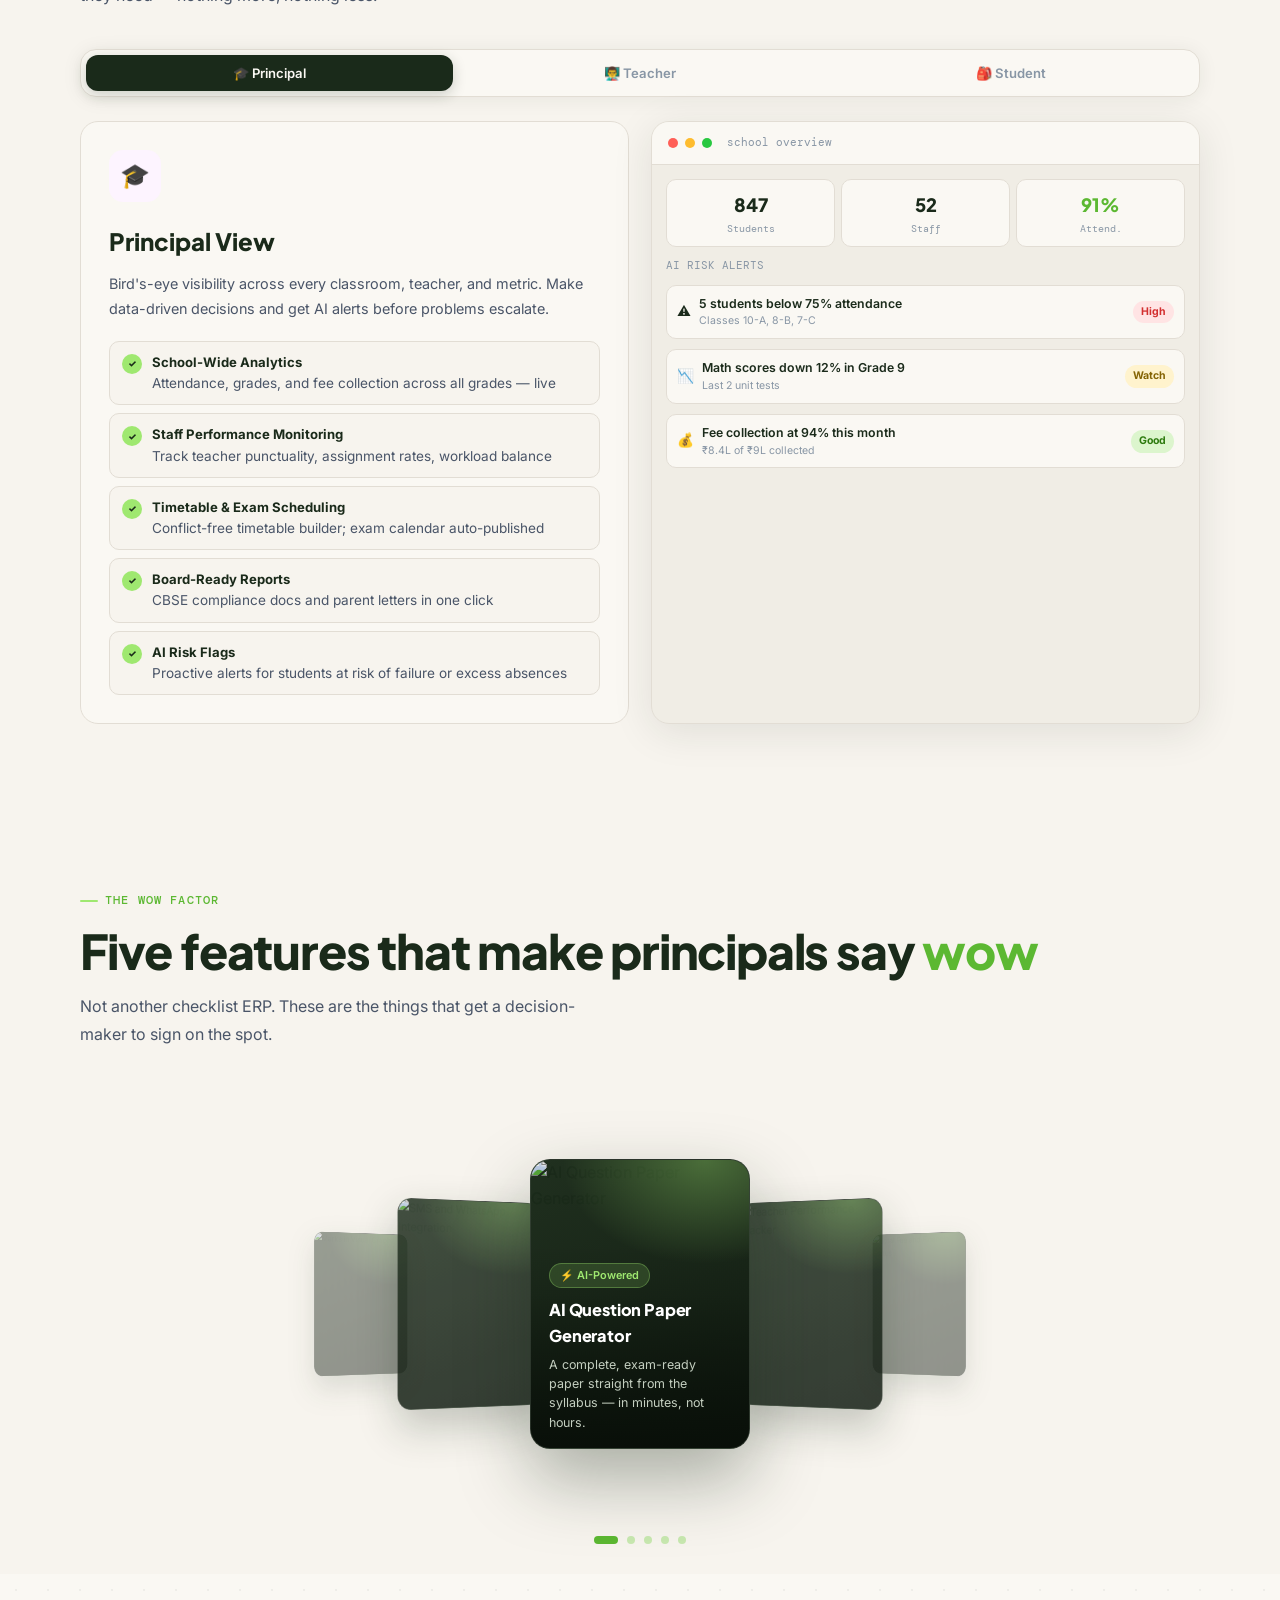
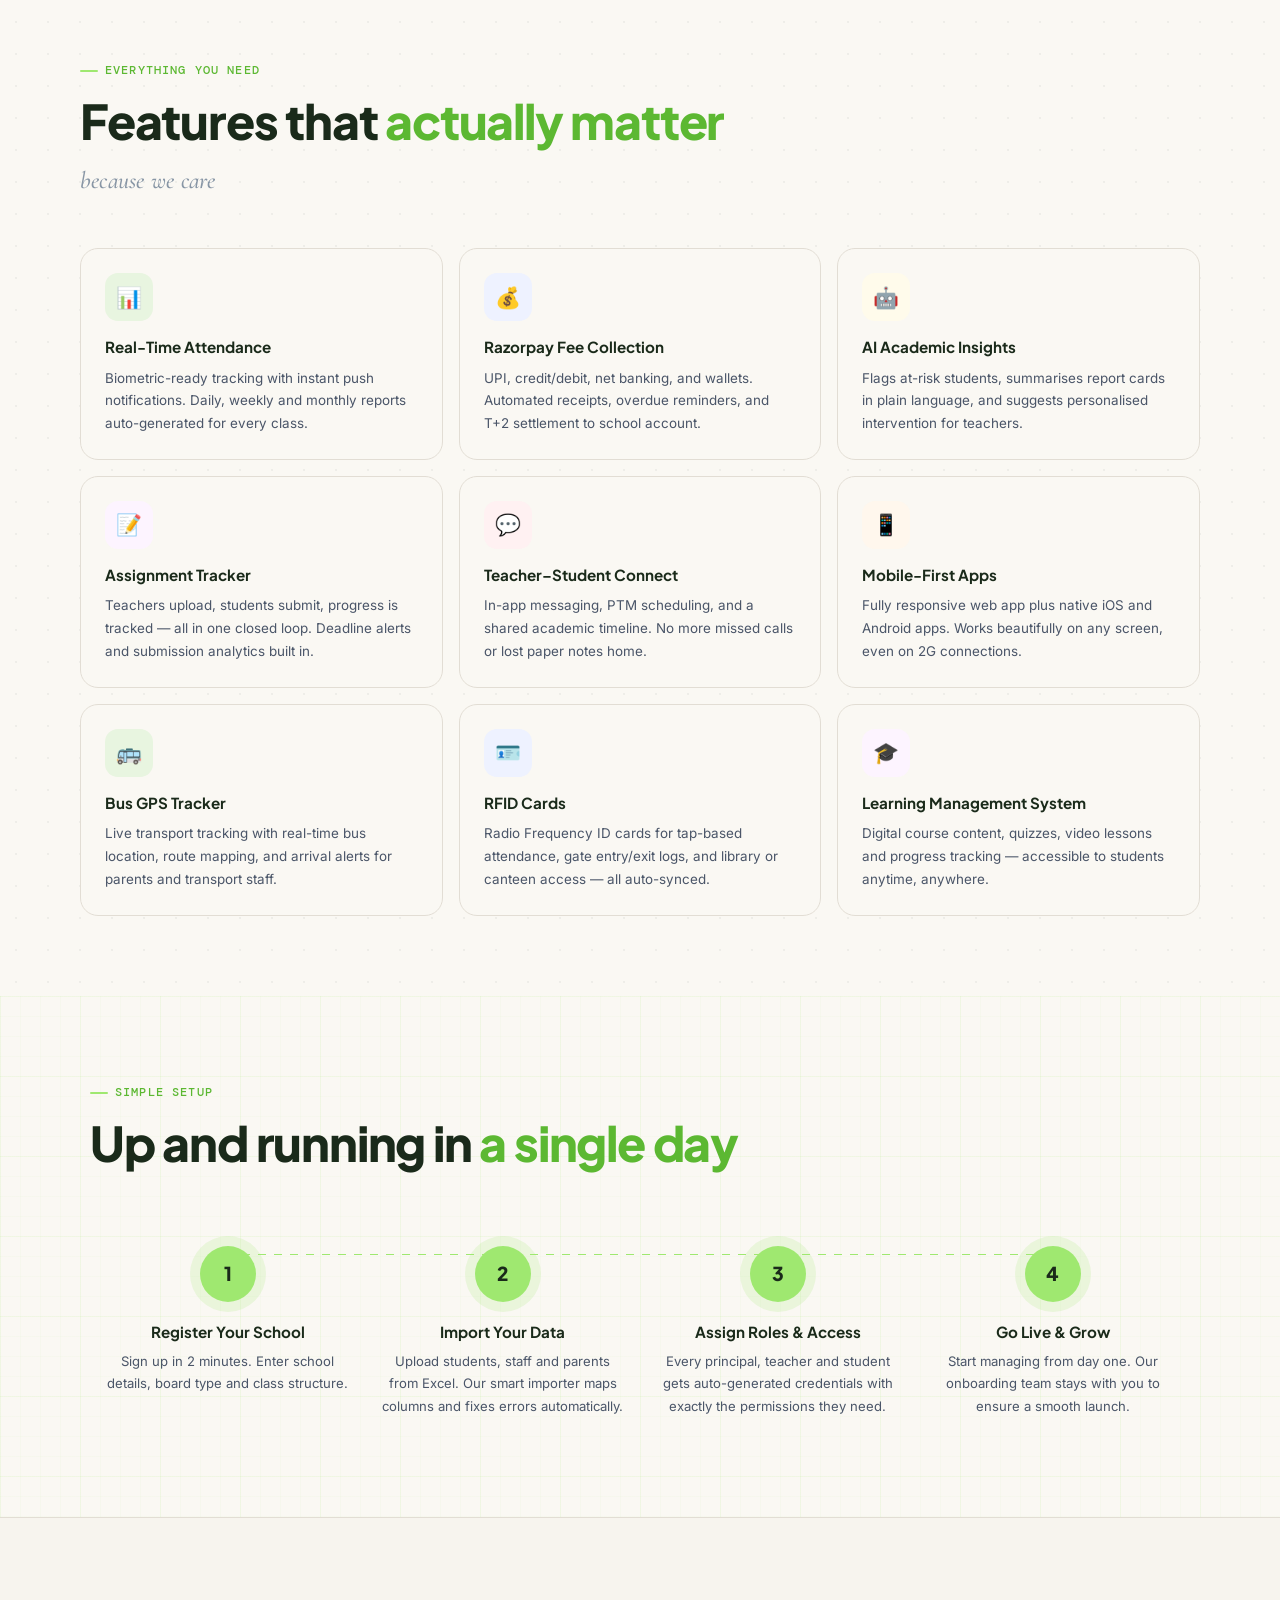
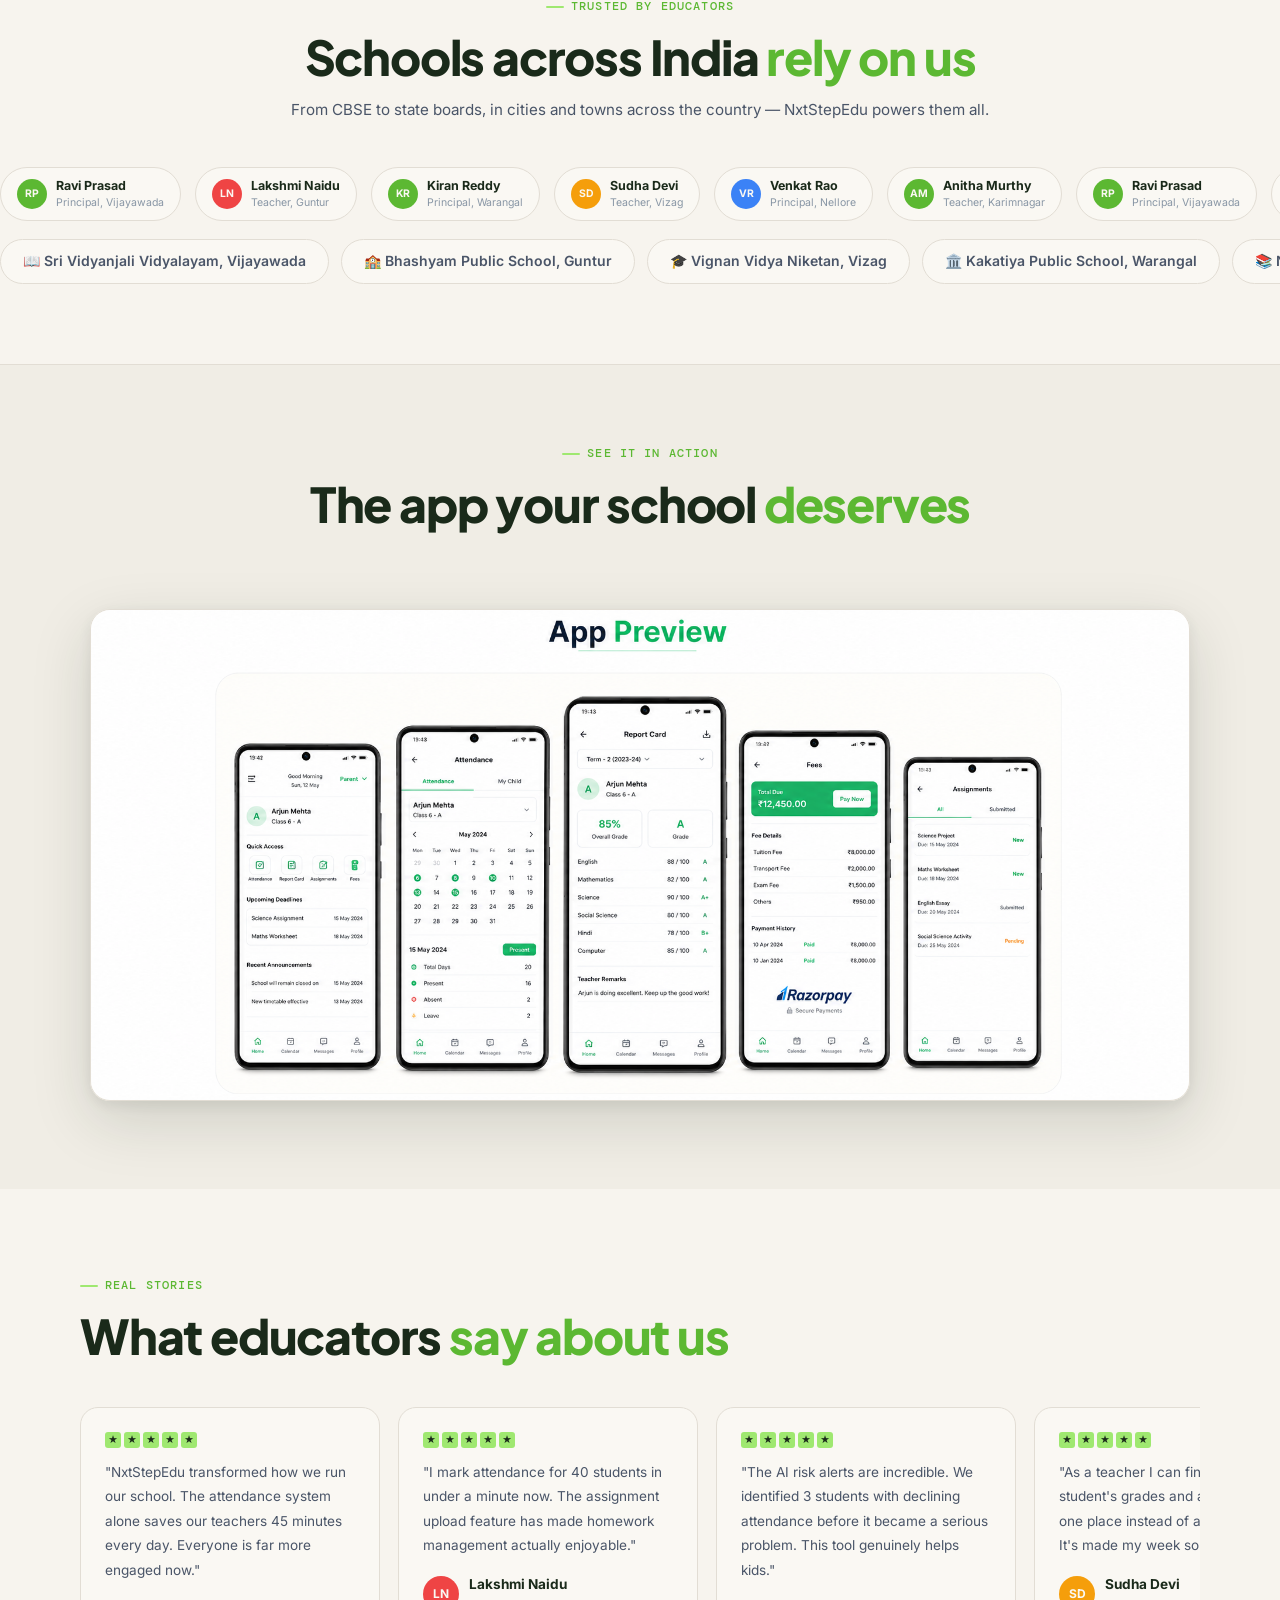
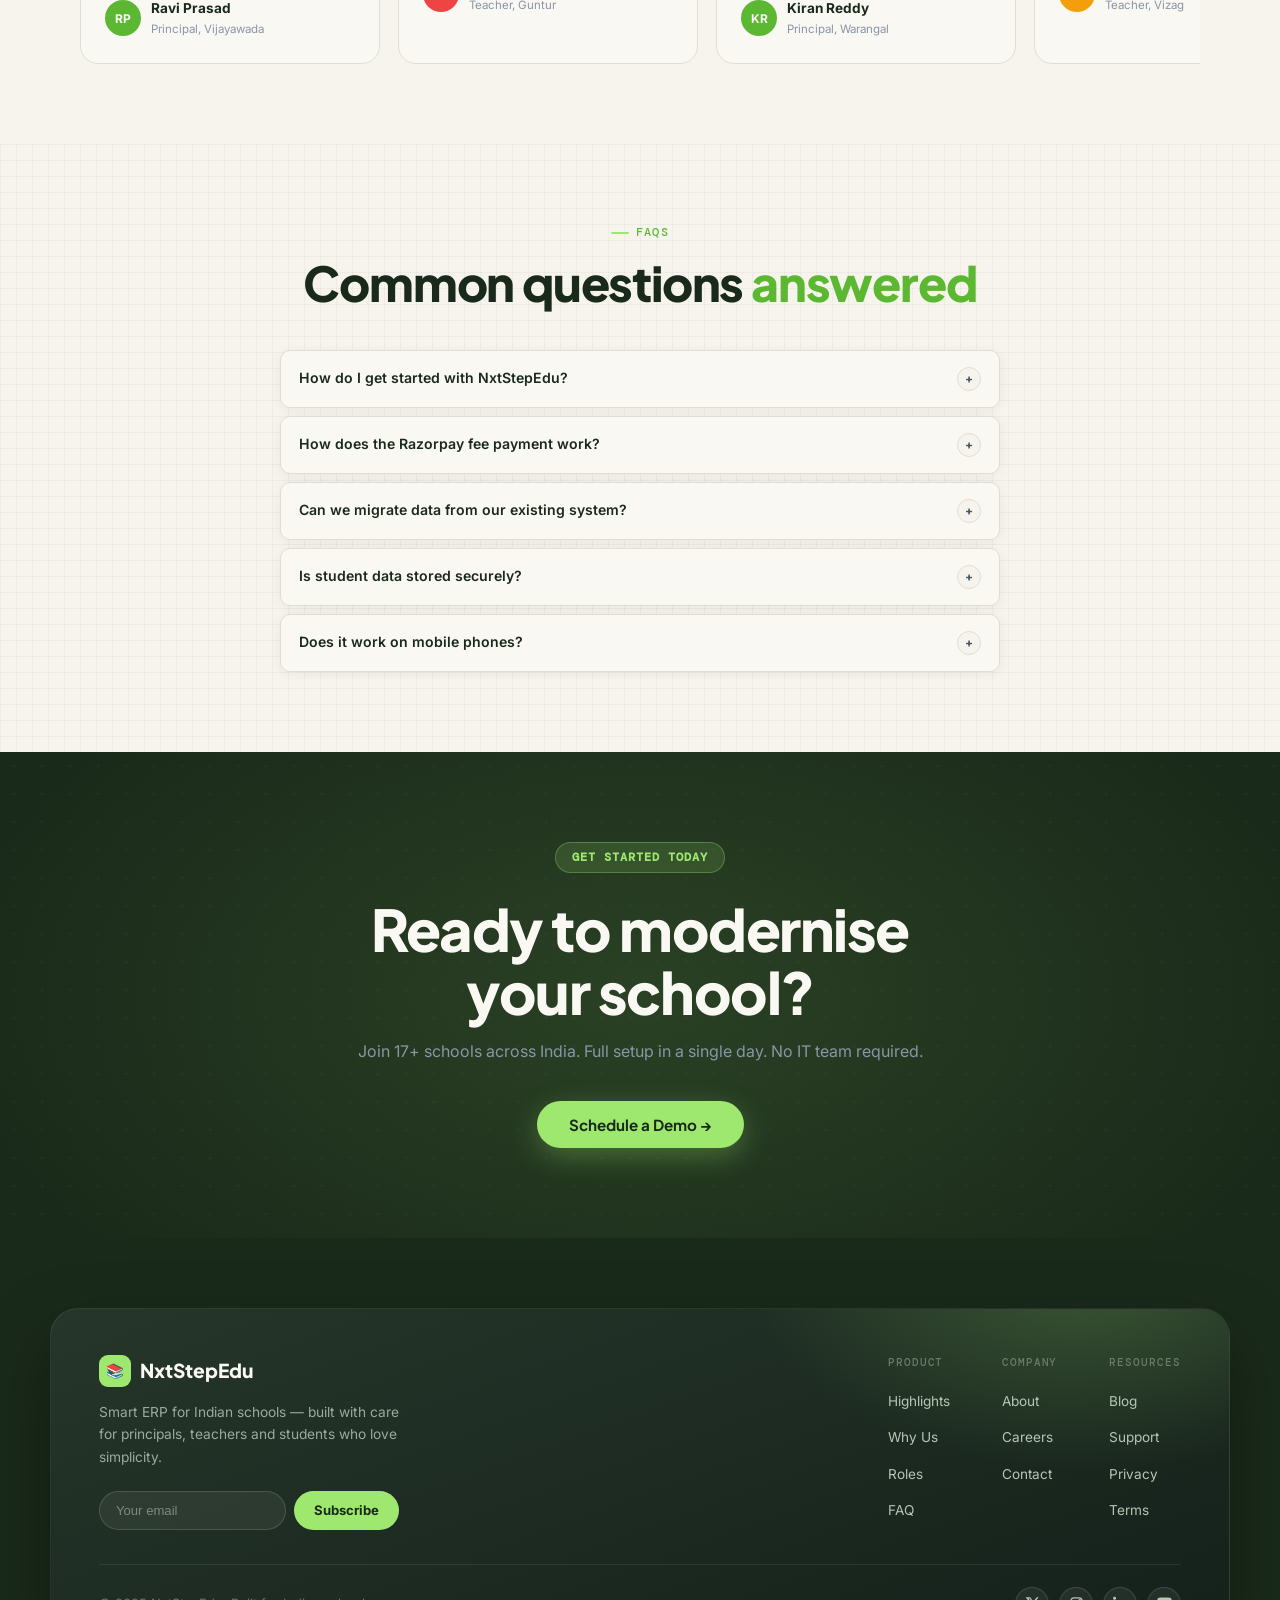
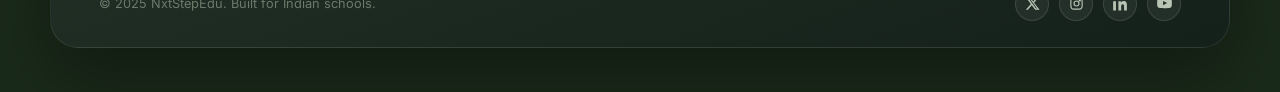
==== commit 3248f33a: "Update landing page design" ====
--- a/landing_page/index.html
+++ b/landing_page/index.html
@@ -451,63 +451,44 @@
 .feat-title{font-family:"Plus Jakarta Sans",sans-serif;font-size:.95rem;font-weight:700;margin-bottom:7px;color:var(--ink)}
 .feat-desc{font-size:.84rem;color:var(--slate);line-height:1.7}
 
-/* Wow Factor — Apple-style feature showcase */
-.wow-section{padding:80px 20px 40px;max-width:1160px;margin:0 auto}
-.wow-grid{display:grid;grid-template-columns:repeat(6,1fr);gap:16px;margin-top:48px}
-.wow-card{
-  position:relative;
-  grid-column:span 3;
+/* Wow Factor — 3D coverflow image carousel */
+.wow-section{padding:80px 20px 30px;max-width:1160px;margin:0 auto}
+.fc-wrap{margin-top:56px}
+.fc-stage{
+  position:relative;height:400px;
+  display:flex;align-items:center;justify-content:center;
+  perspective:1500px;
+}
+.fc-card{
+  position:absolute;top:50%;left:50%;
+  width:220px;height:290px;
+  margin:-145px 0 0 -110px;
+  border-radius:20px;overflow:hidden;
   background:linear-gradient(160deg,#20301F,#101A10);
-  border-radius:24px;
-  padding:36px 32px;
-  min-height:280px;
-  display:flex;flex-direction:column;justify-content:flex-end;
-  overflow:hidden;
-  isolation:isolate;
-  transition:transform .35s cubic-bezier(.22,1,.36,1);
-}
-.wow-card:hover{transform:translateY(-6px)}
-.wow-card.large{grid-column:span 6;min-height:320px;display:grid;grid-template-columns:1.1fr .9fr;align-items:center;gap:32px;padding:44px 44px}
-.wow-glow{
-  position:absolute;inset:0;z-index:-1;
-  background:radial-gradient(560px 320px at 85% 10%,rgba(159,232,112,.28),transparent 65%);
-  pointer-events:none;
-}
-.wow-tag{
-  display:inline-flex;align-self:flex-start;
-  font-size:.72rem;font-weight:600;
-  color:var(--green);
-  background:rgba(159,232,112,.14);
-  border:1px solid rgba(159,232,112,.3);
-  padding:5px 12px;border-radius:50px;
-  margin-bottom:auto;
-}
-.wow-icon{
-  width:56px;height:56px;border-radius:16px;
-  background:rgba(255,255,255,.08);
-  border:1px solid rgba(255,255,255,.12);
-  display:flex;align-items:center;justify-content:center;
-  font-size:1.6rem;margin-bottom:18px;
-}
-.wow-title{
-  font-family:"Plus Jakarta Sans",sans-serif;
-  font-size:1.35rem;font-weight:800;color:var(--white);
-  margin-bottom:8px;letter-spacing:-.01em;
-}
-.wow-desc{font-size:.88rem;color:#B8C4B4;line-height:1.7;max-width:420px}
-.wow-visual{
-  border-radius:18px;background:rgba(255,255,255,.05);
   border:1px solid rgba(255,255,255,.1);
-  min-height:180px;padding:18px;
-  display:flex;flex-direction:column;gap:8px;justify-content:center;
-}
-.wow-line{height:8px;border-radius:5px;background:rgba(255,255,255,.12)}
-.wow-line.g{background:var(--green);width:62%}
-.wow-line.short{width:40%}
+  box-shadow:0 24px 55px rgba(26,42,26,.28);
+  cursor:pointer;
+  transition:transform .6s cubic-bezier(.22,1,.36,1),opacity .6s ease,box-shadow .6s;
+}
+.fc-card img{width:100%;height:100%;object-fit:cover;display:block;opacity:.9}
+.fc-card.active{cursor:default;box-shadow:0 30px 70px rgba(26,42,26,.35)}
+.fc-glow{position:absolute;inset:0;background:radial-gradient(220px 160px at 80% 0%,rgba(159,232,112,.35),transparent 65%);pointer-events:none}
+.fc-caption{
+  position:absolute;left:0;right:0;bottom:0;padding:18px 18px 16px;
+  background:linear-gradient(0deg,rgba(8,14,8,.92),rgba(8,14,8,.1) 75%,transparent);
+  color:#fff;opacity:0;transform:translateY(6px);
+  transition:opacity .4s ease,transform .4s ease;
+}
+.fc-card.active .fc-caption{opacity:1;transform:translateY(0)}
+.fc-tag2{display:inline-flex;font-size:.68rem;font-weight:600;color:var(--green);background:rgba(159,232,112,.16);border:1px solid rgba(159,232,112,.32);padding:3px 10px;border-radius:50px;margin-bottom:9px}
+.fc-title2{font-family:"Plus Jakarta Sans",sans-serif;font-weight:800;font-size:1.02rem;margin-bottom:5px;letter-spacing:-.01em}
+.fc-desc2{font-size:.78rem;color:#C4CFC0;line-height:1.55}
+.fc-dots{display:flex;justify-content:center;gap:9px;margin-top:32px}
+.fc-dot{width:8px;height:8px;border-radius:50%;background:var(--border2);border:none;padding:0;transition:all .25s ease;cursor:pointer}
+.fc-dot.on{background:var(--green-dark);width:24px;border-radius:5px}
 @media(max-width:860px){
-  .wow-grid{grid-template-columns:1fr}
-  .wow-card{grid-column:span 1!important}
-  .wow-card.large{grid-template-columns:1fr;padding:32px 26px}
+  .fc-stage{height:340px}
+  .fc-card{width:180px;height:240px;margin:-120px 0 0 -90px}
 }
 
 .how-wrap{padding:80px 20px;background:var(--white);background-image:linear-gradient(rgba(159,232,112,.08) 1px,transparent 1px),linear-gradient(90deg,rgba(159,232,112,.08) 1px,transparent 1px),linear-gradient(rgba(159,232,112,.04) 1px,transparent 1px),linear-gradient(90deg,rgba(159,232,112,.04) 1px,transparent 1px);background-size:80px 80px,80px 80px,20px 20px,20px 20px}
@@ -574,14 +555,49 @@
 .btn-cta-o{padding:14px 32px;border-radius:50px;font-size:.95rem;font-weight:700;background:transparent;color:var(--white);border:1.5px solid rgba(255,255,255,.2)!important;font-family:"Plus Jakarta Sans",sans-serif;transition:all .22s}
 .btn-cta-o:hover{border-color:rgba(255,255,255,.5)!important;background:rgba(255,255,255,.06)}
 
-footer{background:var(--ink);border-top:1px solid rgba(255,255,255,.08);padding:40px 20px;max-width:100%}
-.footer-inner{max-width:1100px;margin:0 auto;display:flex;justify-content:space-between;align-items:center;flex-wrap:wrap;gap:16px}
-.footer-logo{font-family:"Plus Jakarta Sans",sans-serif;font-size:1.2rem;font-weight:800;color:var(--white);display:flex;align-items:center;gap:9px}
-.footer-logo-mark{width:32px;height:32px;background:var(--green);border-radius:9px;display:flex;align-items:center;justify-content:center;font-size:.9rem}
-.footer-copy{font-size:.82rem;color:#6B7A8A;margin-top:4px}
-.footer-links{display:flex;gap:20px;list-style:none;flex-wrap:wrap}
-.footer-links a{font-size:.84rem;color:#6B7A8A;transition:color .2s}
-.footer-links a:hover{color:var(--green)}
+footer{background:var(--ink);padding:0}
+.footer-wrap{padding:70px 20px 44px;background:var(--ink)}
+.footer-glass{
+  max-width:1180px;margin:0 auto;position:relative;overflow:hidden;
+  background:linear-gradient(160deg,#26362A 0%,#14201A 100%);
+  border:1px solid rgba(255,255,255,.08);
+  border-radius:28px;
+  padding:46px 48px 26px;
+  box-shadow:0 30px 70px rgba(0,0,0,.35);
+}
+.footer-glass::before{
+  content:"";position:absolute;inset:0;z-index:0;pointer-events:none;
+  background:radial-gradient(520px 300px at 88% -10%,rgba(159,232,112,.22),transparent 65%);
+}
+.footer-top{position:relative;z-index:1;display:flex;justify-content:space-between;gap:52px;flex-wrap:wrap;padding-bottom:34px}
+.footer-brand{max-width:300px}
+.footer-logo{font-family:"Plus Jakarta Sans",sans-serif;font-size:1.2rem;font-weight:800;color:var(--white);display:flex;align-items:center;gap:9px;margin-bottom:14px}
+.footer-logo-mark{width:32px;height:32px;background:var(--green);border-radius:9px;display:flex;align-items:center;justify-content:center;font-size:.9rem;flex-shrink:0}
+.footer-tagline{font-size:.86rem;color:#9CAA9C;line-height:1.65;margin-bottom:22px}
+.footer-subscribe{display:flex;gap:8px;max-width:320px}
+.footer-subscribe input{flex:1;min-width:0;padding:11px 16px;border-radius:50px;border:1.5px solid rgba(255,255,255,.14);background:rgba(255,255,255,.06);font-size:.82rem;color:var(--white);outline:none;transition:border-color .2s}
+.footer-subscribe input::placeholder{color:#7C8C7C}
+.footer-subscribe input:focus{border-color:var(--green)}
+.footer-subscribe button{background:var(--green);color:var(--ink);border:none;padding:11px 20px;border-radius:50px;font-size:.82rem;font-weight:700;white-space:nowrap;transition:all .2s}
+.footer-subscribe button:hover{background:#8fe05a;transform:translateY(-1px)}
+.footer-cols{position:relative;z-index:1;display:flex;gap:52px;flex-wrap:wrap}
+.footer-col h4{font-family:"DM Mono",monospace;font-size:.66rem;letter-spacing:.09em;color:#6B7A6B;text-transform:uppercase;margin-bottom:16px;font-weight:500}
+.footer-col ul{list-style:none;display:flex;flex-direction:column;gap:11px}
+.footer-col a{font-size:.85rem;color:#B8C4B4;transition:color .2s}
+.footer-col a:hover{color:var(--green)}
+.footer-divider{position:relative;z-index:1;height:1px;background:rgba(255,255,255,.08)}
+.footer-bottom{position:relative;z-index:1;display:flex;justify-content:space-between;align-items:center;padding-top:22px;flex-wrap:wrap;gap:14px}
+.footer-copy{font-size:.8rem;color:#6B7A6B}
+.footer-social{display:flex;gap:10px}
+.footer-social a{width:34px;height:34px;border-radius:50%;background:rgba(255,255,255,.06);border:1.5px solid rgba(255,255,255,.12);display:flex;align-items:center;justify-content:center;color:#B8C4B4;transition:all .2s}
+.footer-social a:hover{border-color:var(--green);color:var(--green);transform:translateY(-2px)}
+.footer-social svg{width:15px;height:15px}
+@media(max-width:640px){
+  .footer-glass{padding:36px 24px 22px}
+  .footer-top{flex-direction:column;gap:32px}
+  .footer-cols{gap:32px 40px}
+  .footer-bottom{flex-direction:column;text-align:center}
+}
 
 .rv{opacity:0;transform:translateY(24px);transition:opacity .6s ease,transform .6s ease}
 .rv.vis{opacity:1;transform:translateY(0)}
@@ -614,9 +630,6 @@
   .hero-trust{flex-direction:row;justify-content:center;gap:10px}
   .trust-div{display:none}
   .hero-trust{row-gap:8px}
-  footer{padding:28px 16px}
-  .footer-inner{flex-direction:column;text-align:center;align-items:center}
-  .footer-links{justify-content:center}
   .cta-acts{flex-direction:column;align-items:center}
   .btn-cta-p,.btn-cta-o{width:100%;max-width:300px}
   .role-info{padding:20px}
@@ -627,7 +640,6 @@
   .testi-inner{padding:0 16px}
   .stats-section{padding:48px 16px}
   .wow-section{padding:56px 16px 24px}
-  .wow-card,.wow-card.large{padding:26px 22px}
 }
 
 @media(max-width:420px){
@@ -990,54 +1002,35 @@
   <h2 class="section-title d rv">Five features that make principals say <span style="color:var(--green-dark)">wow</span></h2>
   <p class="section-sub rv">Not another checklist ERP. These are the things that get a decision-maker to sign on the spot.</p>
 
-  <div class="wow-grid">
-    <div class="wow-card large rv d1">
-      <div class="wow-glow"></div>
-      <div>
-        <span class="wow-tag">⚡ AI-Powered</span>
-        <div class="wow-icon">🧠</div>
-        <div class="wow-title d">AI Question Paper Generator</div>
-        <div class="wow-desc">Generate a complete, exam-ready question paper for an entire single-day exam straight from the syllabus — in minutes, not hours. No more late nights before exam day.</div>
-      </div>
-      <div class="wow-visual">
-        <div class="wow-line g"></div>
-        <div class="wow-line"></div>
-        <div class="wow-line short"></div>
-        <div class="wow-line" style="width:80%"></div>
-      </div>
-    </div>
-
-    <div class="wow-card rv d2">
-      <div class="wow-glow"></div>
-      <span class="wow-tag">📊 Insight</span>
-      <div class="wow-icon">👨‍🏫</div>
-      <div class="wow-title d">Teacher Performance Tracker</div>
-      <div class="wow-desc">See exactly how much every teacher is working — classes taken, hours logged, workload balance — as clear, comparable numbers.</div>
-    </div>
-
-    <div class="wow-card rv d3">
-      <div class="wow-glow"></div>
-      <span class="wow-tag">💰 Finance</span>
-      <div class="wow-icon">💳</div>
-      <div class="wow-title d">Total Fee &amp; Financial Status</div>
-      <div class="wow-desc">The school's entire financial health — collected, pending, overdue — on one screen, updated live, at the principal's fingertips.</div>
-    </div>
-
-    <div class="wow-card rv d4">
-      <div class="wow-glow"></div>
-      <span class="wow-tag">📈 Visual</span>
-      <div class="wow-icon">📉</div>
-      <div class="wow-title d">Marks in Visual Graphs</div>
-      <div class="wow-desc">Every student's marks rendered as clean, readable graphs and trend lines — spot toppers and strugglers instantly, no spreadsheets.</div>
-    </div>
-
-    <div class="wow-card rv d5">
-      <div class="wow-glow"></div>
-      <span class="wow-tag">💬 Connected</span>
-      <div class="wow-icon">📲</div>
-      <div class="wow-title d">SMS &amp; WhatsApp Integration</div>
-      <div class="wow-desc">Attendance alerts, fee reminders, marks and notices delivered directly to parents' phones via SMS and WhatsApp — no app download needed on their end.</div>
-    </div>
+  <div class="fc-wrap rv">
+    <div class="fc-stage" id="fcStage">
+      <div class="fc-card" data-i="0" data-tag="⚡ AI-Powered" data-title="AI Question Paper Generator" data-desc="A complete, exam-ready paper straight from the syllabus — in minutes, not hours.">
+        <img src="https://picsum.photos/id/1076/440/580" alt="AI Question Paper Generator">
+        <div class="fc-glow"></div>
+        <div class="fc-caption"><span class="fc-tag2">⚡ AI-Powered</span><div class="fc-title2 d">AI Question Paper Generator</div><div class="fc-desc2">A complete, exam-ready paper straight from the syllabus — in minutes, not hours.</div></div>
+      </div>
+      <div class="fc-card" data-i="1" data-tag="📊 Insight" data-title="Teacher Performance Tracker" data-desc="Classes taken, hours logged, workload balance — as clear, comparable numbers.">
+        <img src="https://picsum.photos/id/180/440/580" alt="Teacher Performance Tracker">
+        <div class="fc-glow"></div>
+        <div class="fc-caption"><span class="fc-tag2">📊 Insight</span><div class="fc-title2 d">Teacher Performance Tracker</div><div class="fc-desc2">Classes taken, hours logged, workload balance — as clear, comparable numbers.</div></div>
+      </div>
+      <div class="fc-card" data-i="2" data-tag="💰 Finance" data-title="Total Fee &amp; Financial Status" data-desc="The school's entire financial health — collected, pending, overdue — updated live.">
+        <img src="https://picsum.photos/id/60/440/580" alt="Total Fee and Financial Status">
+        <div class="fc-glow"></div>
+        <div class="fc-caption"><span class="fc-tag2">💰 Finance</span><div class="fc-title2 d">Total Fee &amp; Financial Status</div><div class="fc-desc2">The school's entire financial health — collected, pending, overdue — updated live.</div></div>
+      </div>
+      <div class="fc-card" data-i="3" data-tag="📈 Visual" data-title="Marks in Visual Graphs" data-desc="Every student's marks as clean, readable graphs — spot toppers and strugglers instantly.">
+        <img src="https://picsum.photos/id/201/440/580" alt="Marks in Visual Graphs">
+        <div class="fc-glow"></div>
+        <div class="fc-caption"><span class="fc-tag2">📈 Visual</span><div class="fc-title2 d">Marks in Visual Graphs</div><div class="fc-desc2">Every student's marks as clean, readable graphs — spot toppers and strugglers instantly.</div></div>
+      </div>
+      <div class="fc-card" data-i="4" data-tag="💬 Connected" data-title="SMS &amp; WhatsApp Integration" data-desc="Attendance alerts, fee reminders and notices delivered straight to parents' phones.">
+        <img src="https://picsum.photos/id/338/440/580" alt="SMS and WhatsApp Integration">
+        <div class="fc-glow"></div>
+        <div class="fc-caption"><span class="fc-tag2">💬 Connected</span><div class="fc-title2 d">SMS &amp; WhatsApp Integration</div><div class="fc-desc2">Attendance alerts, fee reminders and notices delivered straight to parents' phones.</div></div>
+      </div>
+    </div>
+    <div class="fc-dots" id="fcDots"></div>
   </div>
 </section>
 
@@ -1164,7 +1157,7 @@
 </div>
 
 <div class="faq-section-wrap">
-<section class="faq-section">
+<section class="faq-section" id="faq">
   <div class="eyebrow rv" style="display:flex;justify-content:center">FAQs</div>
   <h2 class="section-title d rv" style="text-align:center">Common questions <span style="color:var(--green-dark)">answered</span></h2>
   <div class="faq-list">
@@ -1190,19 +1183,58 @@
 </section>
 
 <footer>
-  <div class="footer-inner">
-    <div>
-      <div class="footer-logo">
-        <div class="footer-logo-mark">📚</div>
-        NxtStepEdu
-      </div>
-      <div class="footer-copy" style="margin-top:6px">© 2025 NxtStepEdu. Built for Indian schools.</div>
-    </div>
-    <ul class="footer-links">
-      <li><a href="privacy.html">Privacy</a></li>
-      <li><a href="terms.html">Terms</a></li>
-    </ul>
-  </div>
+<div class="footer-wrap">
+  <div class="footer-glass">
+    <div class="footer-top">
+      <div class="footer-brand">
+        <div class="footer-logo"><div class="footer-logo-mark">📚</div>NxtStepEdu</div>
+        <p class="footer-tagline">Smart ERP for Indian schools — built with care for principals, teachers and students who love simplicity.</p>
+        <form class="footer-subscribe" onsubmit="return false">
+          <input type="email" placeholder="Your email" required>
+          <button type="submit">Subscribe</button>
+        </form>
+      </div>
+      <div class="footer-cols">
+        <div class="footer-col">
+          <h4>Product</h4>
+          <ul>
+            <li><a href="#wow">Highlights</a></li>
+            <li><a href="#features">Why Us</a></li>
+            <li><a href="#roles">Roles</a></li>
+            <li><a href="#faq">FAQ</a></li>
+          </ul>
+        </div>
+        <div class="footer-col">
+          <h4>Company</h4>
+          <ul>
+            <li><a href="about.html">About</a></li>
+            <li><a href="careers.html">Careers</a></li>
+            <li><a href="contact.html">Contact</a></li>
+          </ul>
+        </div>
+        <div class="footer-col">
+          <h4>Resources</h4>
+          <ul>
+            <li><a href="blog.html">Blog</a></li>
+            <li><a href="support.html">Support</a></li>
+            <li><a href="privacy.html">Privacy</a></li>
+            <li><a href="terms.html">Terms</a></li>
+          </ul>
+        </div>
+      </div>
+    </div>
+    <div class="footer-divider"></div>
+    <div class="footer-bottom">
+      <div class="footer-copy">© 2025 NxtStepEdu. Built for Indian schools.</div>
+      <div class="footer-social">
+        <a href="#" aria-label="X / Twitter"><svg viewBox="0 0 24 24" fill="currentColor"><path d="M18.9 2H22l-7.6 8.7L23.3 22h-7l-5.5-7.2L4.5 22H1.3l8.1-9.3L1 2h7.2l5 6.6L18.9 2zm-1.2 18h1.7L7.4 3.9H5.6L17.7 20z"/></svg></a>
+        <a href="#" aria-label="Instagram"><svg viewBox="0 0 24 24" fill="none" stroke="currentColor" stroke-width="1.8"><rect x="3" y="3" width="18" height="18" rx="5"/><circle cx="12" cy="12" r="4"/><circle cx="17.2" cy="6.8" r="1"/></svg></a>
+        <a href="#" aria-label="LinkedIn"><svg viewBox="0 0 24 24" fill="currentColor"><path d="M4.98 3.5C4.98 4.88 3.87 6 2.5 6S0 4.88 0 3.5 1.12 1 2.5 1s2.48 1.12 2.48 2.5zM.24 8.25h4.5V23H.24V8.25zM8.24 8.25h4.31v2.01h.06c.6-1.13 2.06-2.32 4.24-2.32 4.53 0 5.37 2.98 5.37 6.86V23h-4.5v-6.4c0-1.53-.03-3.5-2.13-3.5-2.14 0-2.47 1.67-2.47 3.39V23h-4.5V8.25z"/></svg></a>
+        <a href="#" aria-label="YouTube"><svg viewBox="0 0 24 24" fill="currentColor"><path d="M23.5 6.2s-.23-1.64-.94-2.36c-.9-.94-1.9-.95-2.36-1C17 2.5 12 2.5 12 2.5h-.01s-5 0-8.2.34c-.46.05-1.46.06-2.36 1C.73 4.56.5 6.2.5 6.2S.25 8.13.25 10.06v1.87c0 1.93.25 3.86.25 3.86s.23 1.64.93 2.36c.9.95 2.08.92 2.6 1.02 1.9.18 8 .24 8 .24s5.01-.01 8.21-.35c.46-.05 1.46-.06 2.36-1 .7-.72.94-2.36.94-2.36s.25-1.93.25-3.86v-1.87c0-1.93-.25-3.86-.25-3.86zM9.75 14.7V7.9l6.5 3.4-6.5 3.4z"/></svg></a>
+      </div>
+    </div>
+  </div>
+</div>
 </footer>
 
 <div class="modal-overlay" id="demoModal">
@@ -1341,6 +1373,60 @@
   },400);
 },2800);
 
+(function(){
+  const stage=document.getElementById("fcStage");
+  if(!stage)return;
+  const cards=[...stage.querySelectorAll(".fc-card")];
+  const dotsWrap=document.getElementById("fcDots");
+  const total=cards.length;
+  let active=0,timer;
+
+  cards.forEach((c,i)=>{
+    const d=document.createElement("button");
+    d.className="fc-dot"+(i===0?" on":"");
+    d.setAttribute("aria-label","Show feature "+(i+1));
+    d.addEventListener("click",()=>{active=i;render();reset();});
+    dotsWrap.appendChild(d);
+    c.addEventListener("click",()=>{active=i;render();reset();});
+  });
+  const dots=[...dotsWrap.children];
+
+  const layout={
+    0:{x:0,z:0,ry:0,scale:1,op:1,zi:5},
+    1:{x:185,z:-140,ry:-32,scale:.78,op:.85,zi:4},
+    "-1":{x:-185,z:-140,ry:32,scale:.78,op:.85,zi:4},
+    2:{x:330,z:-280,ry:-42,scale:.58,op:.45,zi:3},
+    "-2":{x:-330,z:-280,ry:42,scale:.58,op:.45,zi:3}
+  };
+
+  function offsetOf(i){
+    let diff=i-active;
+    if(diff>total/2)diff-=total;
+    if(diff<-total/2)diff+=total;
+    return diff;
+  }
+
+  function render(){
+    cards.forEach((c,i)=>{
+      const off=offsetOf(i);
+      const L=layout[off]||{x:0,z:-400,ry:0,scale:.4,op:0,zi:1};
+      c.style.transform=`translate(-50%,-50%) translate3d(${L.x}px,0,${L.z}px) rotateY(${L.ry}deg) scale(${L.scale})`;
+      c.style.left="50%";c.style.top="50%";c.style.margin="0";
+      c.style.opacity=L.op;c.style.zIndex=L.zi;
+      c.classList.toggle("active",off===0);
+    });
+    dots.forEach((d,i)=>d.classList.toggle("on",i===active));
+  }
+
+  function reset(){
+    clearInterval(timer);
+    timer=setInterval(()=>{active=(active+1)%total;render();},3800);
+  }
+
+  render();
+  reset();
+})();
+
 document.querySelectorAll("a[href^='#']").forEach(a=>{
   a.addEventListener("click",e=>{
     const id=a.getAttribute("href");
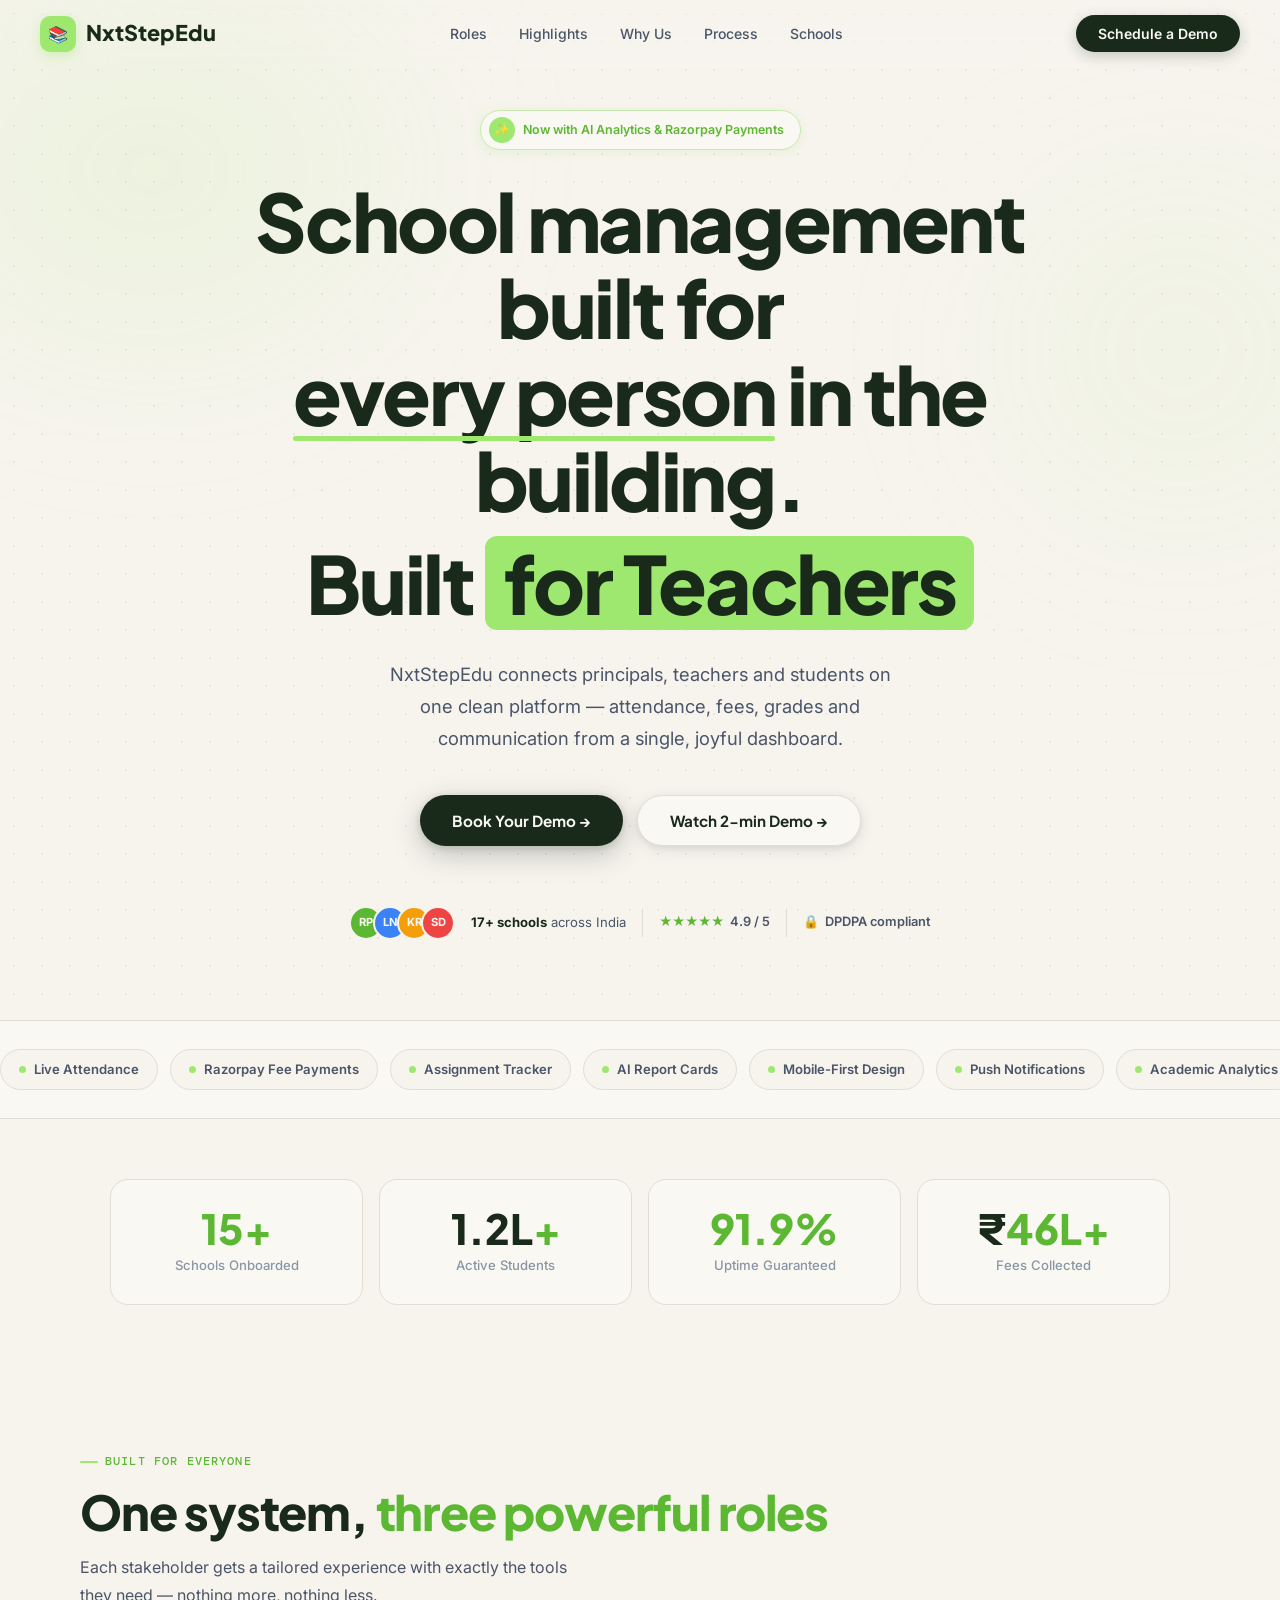
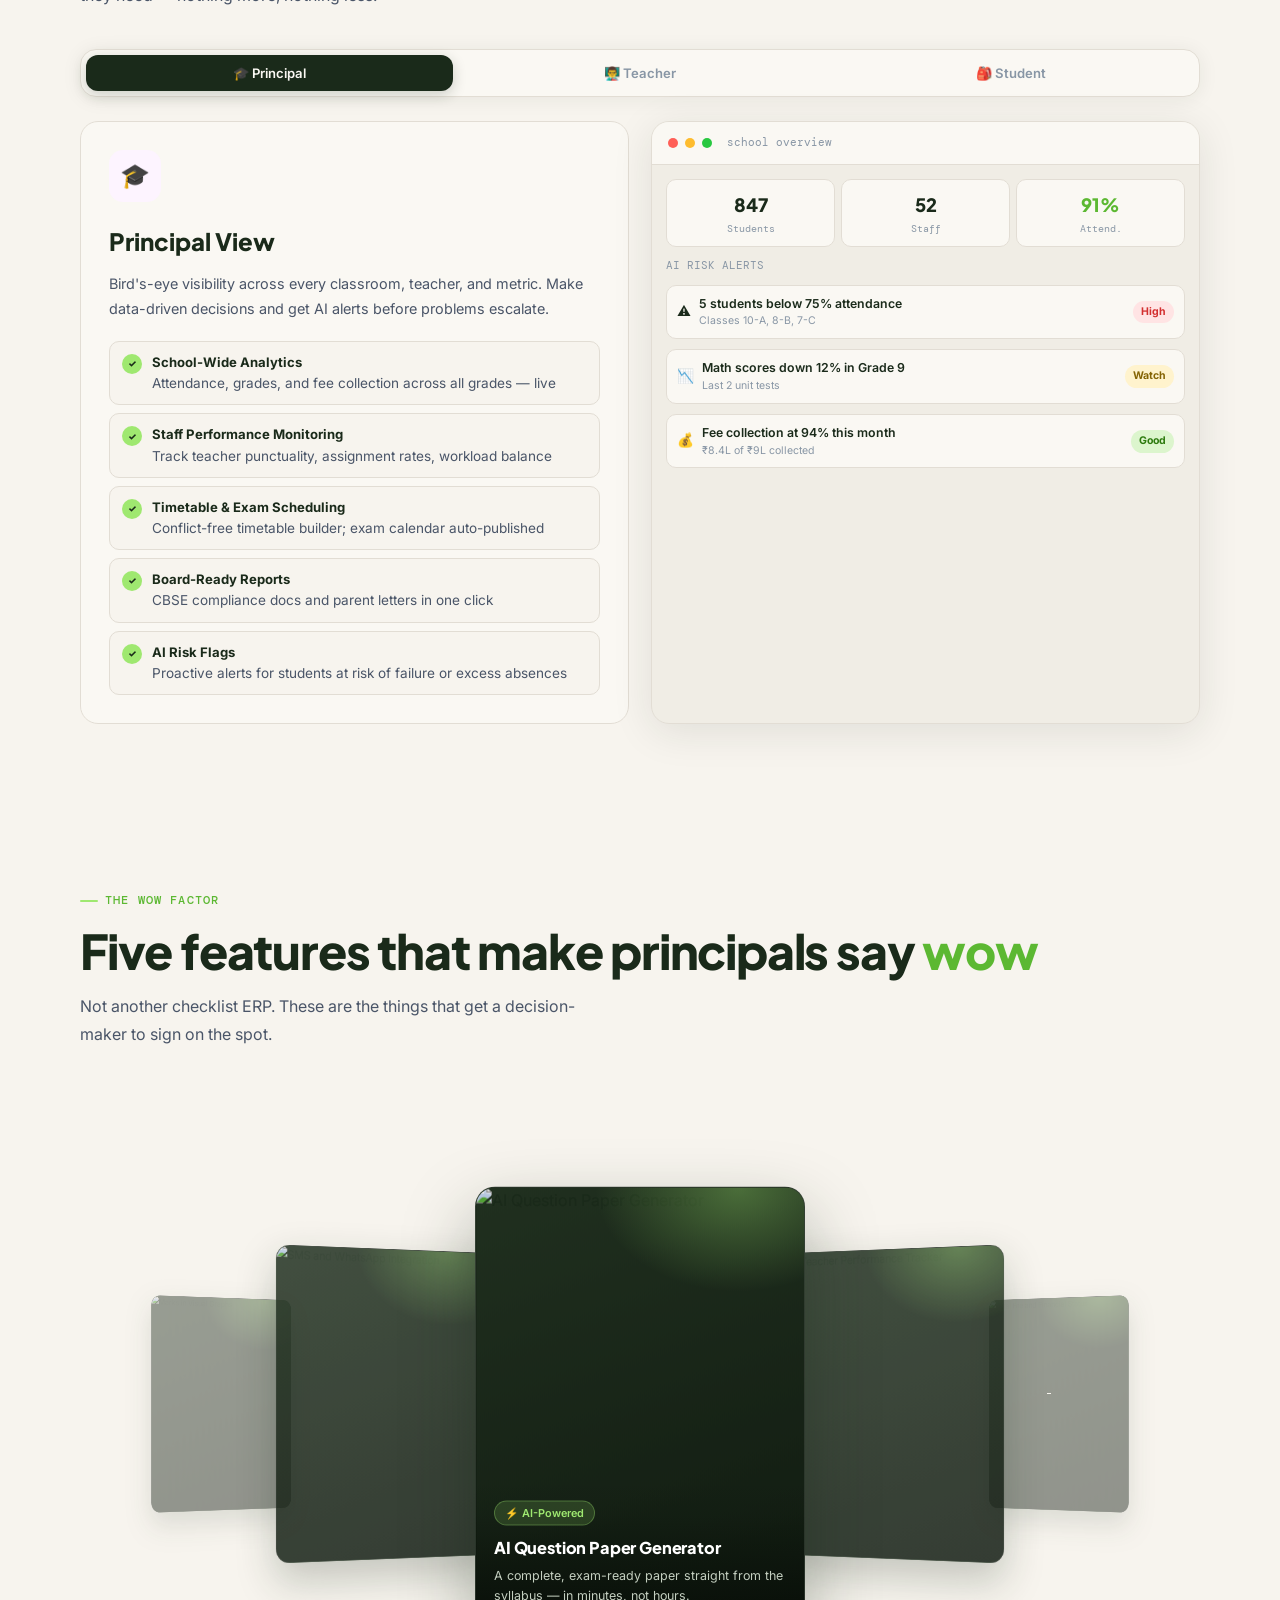
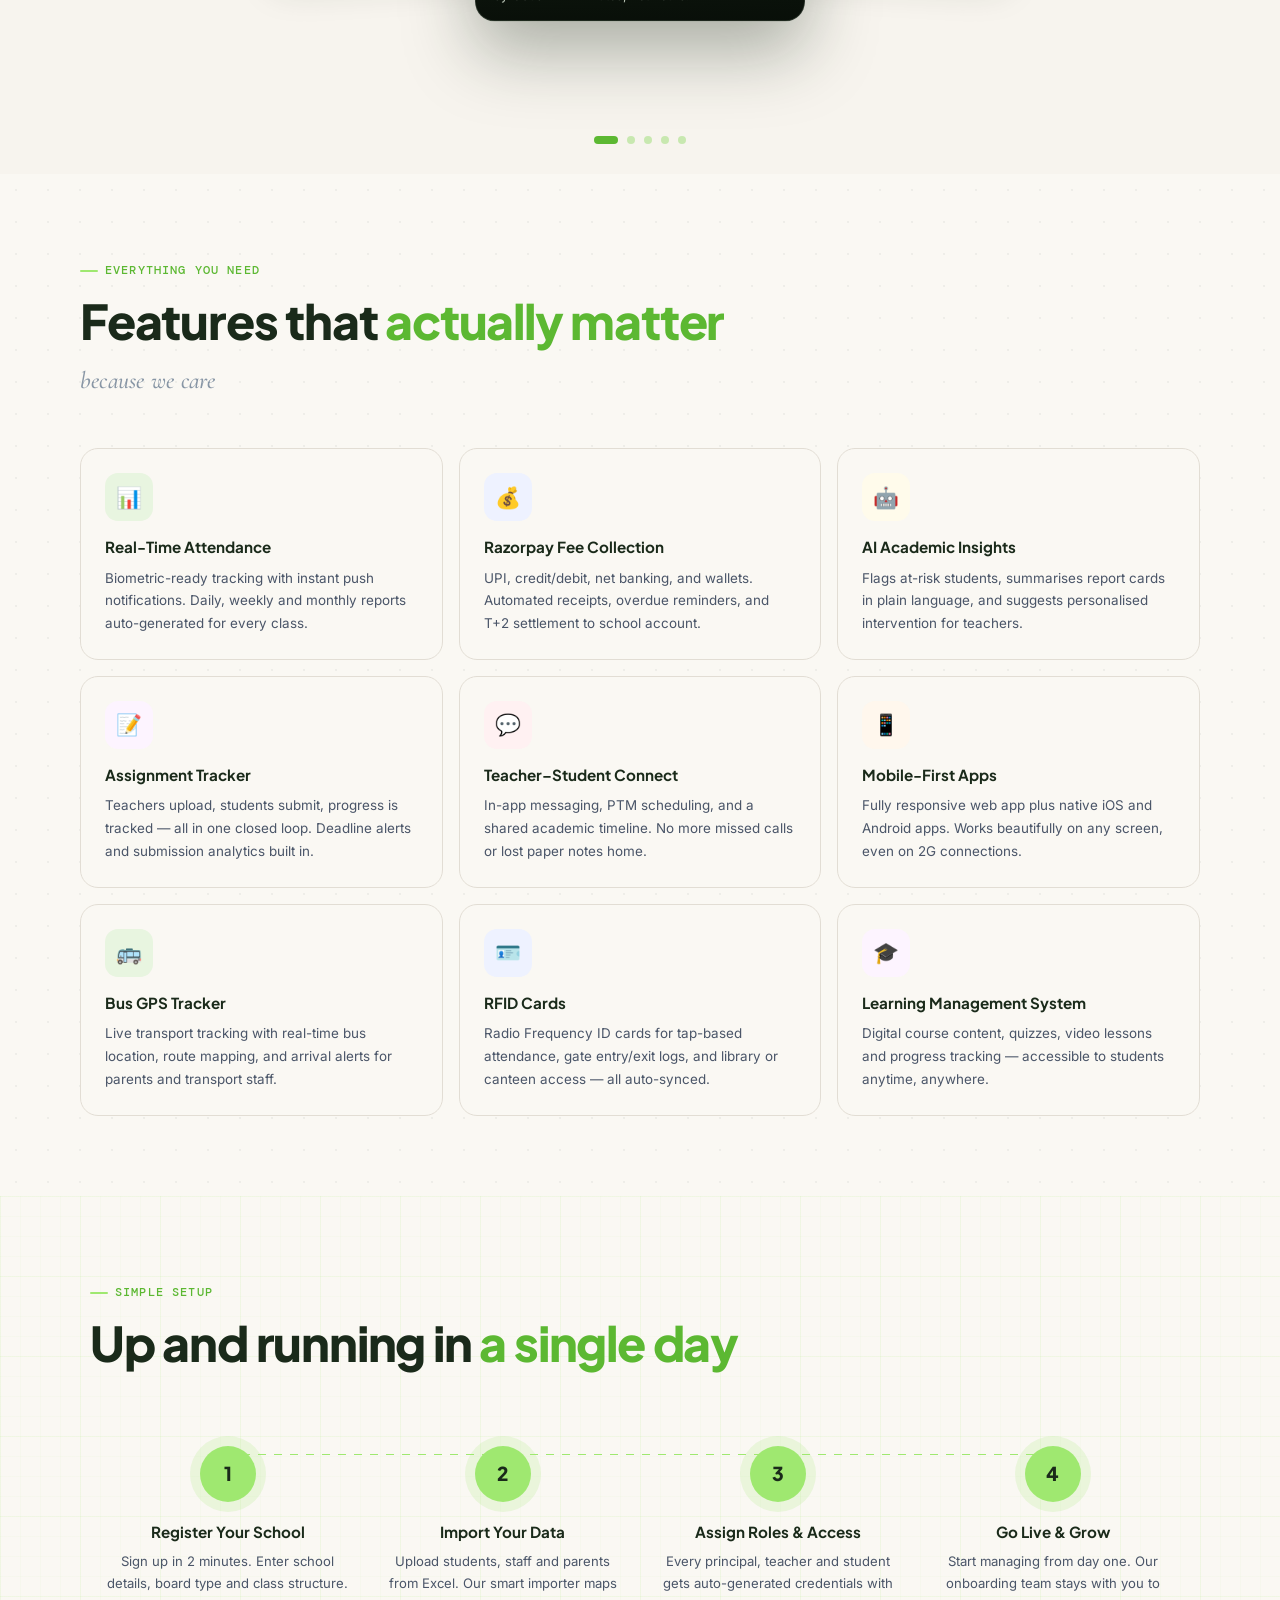
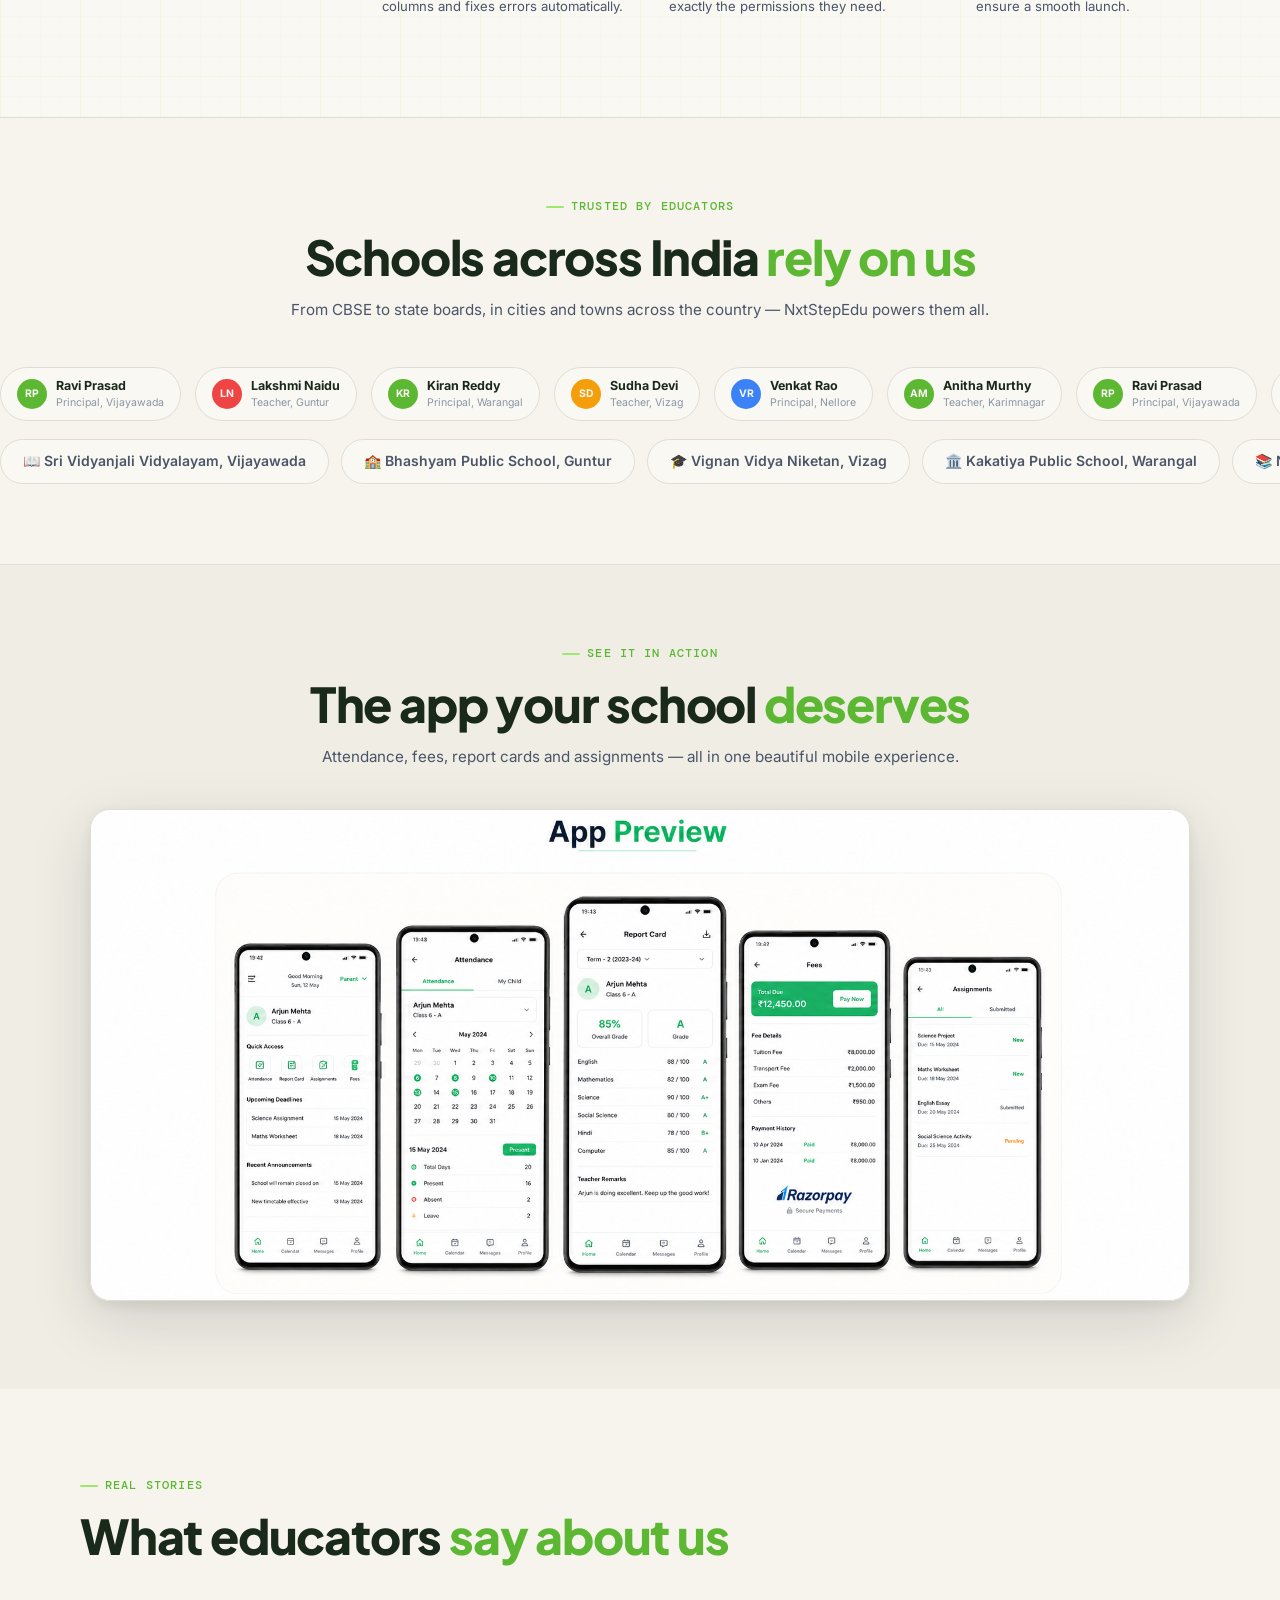
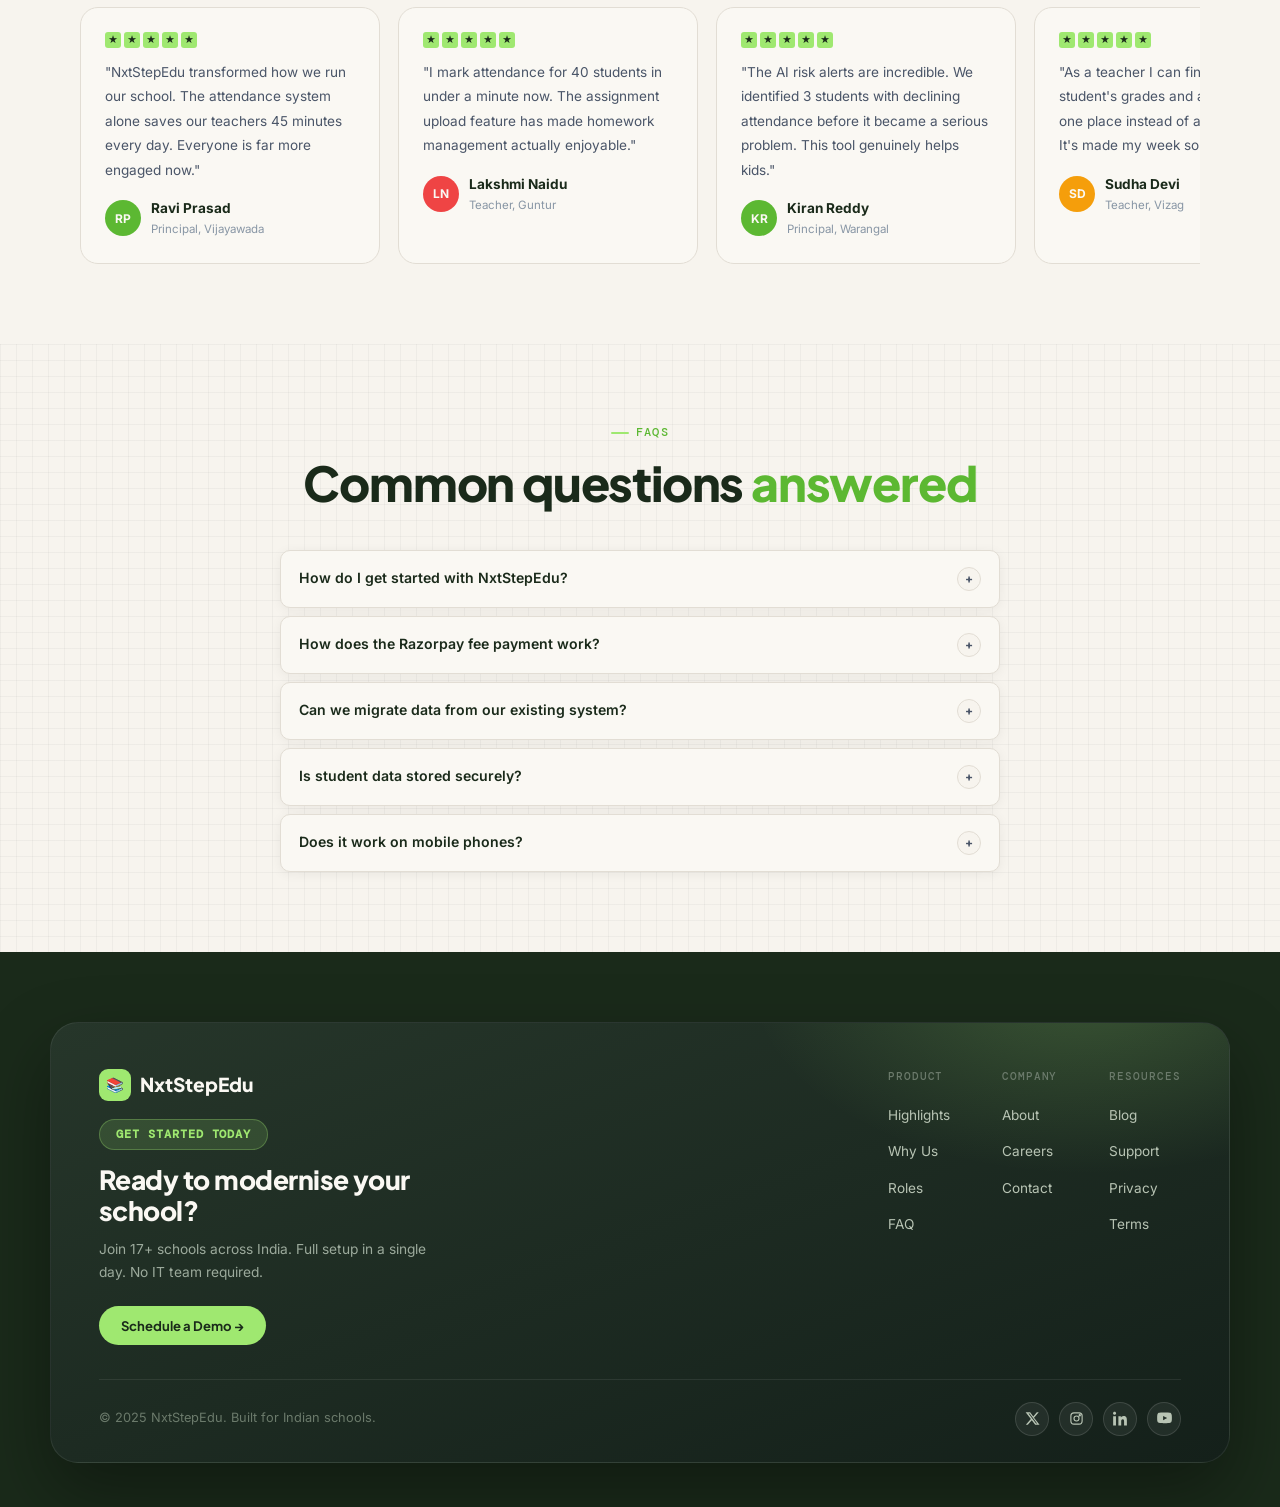
==== commit de116114: "Update landing page" ====
--- a/landing_page/index.html
+++ b/landing_page/index.html
@@ -455,14 +455,14 @@
 .wow-section{padding:80px 20px 30px;max-width:1160px;margin:0 auto}
 .fc-wrap{margin-top:56px}
 .fc-stage{
-  position:relative;height:400px;
+  position:relative;height:600px;
   display:flex;align-items:center;justify-content:center;
-  perspective:1500px;
+  perspective:2250px;
 }
 .fc-card{
   position:absolute;top:50%;left:50%;
-  width:220px;height:290px;
-  margin:-145px 0 0 -110px;
+  width:330px;height:435px;
+  margin:-218px 0 0 -165px;
   border-radius:20px;overflow:hidden;
   background:linear-gradient(160deg,#20301F,#101A10);
   border:1px solid rgba(255,255,255,.1);
@@ -487,8 +487,8 @@
 .fc-dot{width:8px;height:8px;border-radius:50%;background:var(--border2);border:none;padding:0;transition:all .25s ease;cursor:pointer}
 .fc-dot.on{background:var(--green-dark);width:24px;border-radius:5px}
 @media(max-width:860px){
-  .fc-stage{height:340px}
-  .fc-card{width:180px;height:240px;margin:-120px 0 0 -90px}
+  .fc-stage{height:510px}
+  .fc-card{width:270px;height:360px;margin:-180px 0 0 -135px}
 }
 
 .how-wrap{padding:80px 20px;background:var(--white);background-image:linear-gradient(rgba(159,232,112,.08) 1px,transparent 1px),linear-gradient(90deg,rgba(159,232,112,.08) 1px,transparent 1px),linear-gradient(rgba(159,232,112,.04) 1px,transparent 1px),linear-gradient(90deg,rgba(159,232,112,.04) 1px,transparent 1px);background-size:80px 80px,80px 80px,20px 20px,20px 20px}
@@ -570,16 +570,14 @@
   background:radial-gradient(520px 300px at 88% -10%,rgba(159,232,112,.22),transparent 65%);
 }
 .footer-top{position:relative;z-index:1;display:flex;justify-content:space-between;gap:52px;flex-wrap:wrap;padding-bottom:34px}
-.footer-brand{max-width:300px}
-.footer-logo{font-family:"Plus Jakarta Sans",sans-serif;font-size:1.2rem;font-weight:800;color:var(--white);display:flex;align-items:center;gap:9px;margin-bottom:14px}
+.footer-brand{max-width:340px}
+.footer-logo{font-family:"Plus Jakarta Sans",sans-serif;font-size:1.2rem;font-weight:800;color:var(--white);display:flex;align-items:center;gap:9px;margin-bottom:18px}
 .footer-logo-mark{width:32px;height:32px;background:var(--green);border-radius:9px;display:flex;align-items:center;justify-content:center;font-size:.9rem;flex-shrink:0}
-.footer-tagline{font-size:.86rem;color:#9CAA9C;line-height:1.65;margin-bottom:22px}
-.footer-subscribe{display:flex;gap:8px;max-width:320px}
-.footer-subscribe input{flex:1;min-width:0;padding:11px 16px;border-radius:50px;border:1.5px solid rgba(255,255,255,.14);background:rgba(255,255,255,.06);font-size:.82rem;color:var(--white);outline:none;transition:border-color .2s}
-.footer-subscribe input::placeholder{color:#7C8C7C}
-.footer-subscribe input:focus{border-color:var(--green)}
-.footer-subscribe button{background:var(--green);color:var(--ink);border:none;padding:11px 20px;border-radius:50px;font-size:.82rem;font-weight:700;white-space:nowrap;transition:all .2s}
-.footer-subscribe button:hover{background:#8fe05a;transform:translateY(-1px)}
+.footer-brand .cta-badge{margin-bottom:14px}
+.footer-brand-title{font-family:"Plus Jakarta Sans",sans-serif;font-weight:800;font-size:1.65rem;line-height:1.18;letter-spacing:-.02em;color:var(--white);margin-bottom:12px}
+.footer-brand-sub{font-size:.86rem;color:#9CAA9C;line-height:1.65;margin-bottom:22px}
+.footer-demo-btn{display:inline-flex;align-items:center;gap:6px;background:var(--green);color:var(--ink);border:none;padding:11px 22px;border-radius:50px;font-size:.82rem;font-weight:700;white-space:nowrap;transition:all .2s;font-family:"Plus Jakarta Sans",sans-serif}
+.footer-demo-btn:hover{background:#8fe05a;transform:translateY(-1px)}
 .footer-cols{position:relative;z-index:1;display:flex;gap:52px;flex-wrap:wrap}
 .footer-col h4{font-family:"DM Mono",monospace;font-size:.66rem;letter-spacing:.09em;color:#6B7A6B;text-transform:uppercase;margin-bottom:16px;font-weight:500}
 .footer-col ul{list-style:none;display:flex;flex-direction:column;gap:11px}
@@ -1005,27 +1003,27 @@
   <div class="fc-wrap rv">
     <div class="fc-stage" id="fcStage">
       <div class="fc-card" data-i="0" data-tag="⚡ AI-Powered" data-title="AI Question Paper Generator" data-desc="A complete, exam-ready paper straight from the syllabus — in minutes, not hours.">
-        <img src="https://picsum.photos/id/1076/440/580" alt="AI Question Paper Generator">
+        <img src="https://images.unsplash.com/photo-1750365919971-7dd273e7b317?w=660&h=870&fit=crop&auto=format&q=80" alt="AI Question Paper Generator">
         <div class="fc-glow"></div>
         <div class="fc-caption"><span class="fc-tag2">⚡ AI-Powered</span><div class="fc-title2 d">AI Question Paper Generator</div><div class="fc-desc2">A complete, exam-ready paper straight from the syllabus — in minutes, not hours.</div></div>
       </div>
       <div class="fc-card" data-i="1" data-tag="📊 Insight" data-title="Teacher Performance Tracker" data-desc="Classes taken, hours logged, workload balance — as clear, comparable numbers.">
-        <img src="https://picsum.photos/id/180/440/580" alt="Teacher Performance Tracker">
+        <img src="https://images.unsplash.com/photo-1758685848174-e061c6486651?w=660&h=870&fit=crop&auto=format&q=80" alt="Teacher Performance Tracker">
         <div class="fc-glow"></div>
         <div class="fc-caption"><span class="fc-tag2">📊 Insight</span><div class="fc-title2 d">Teacher Performance Tracker</div><div class="fc-desc2">Classes taken, hours logged, workload balance — as clear, comparable numbers.</div></div>
       </div>
       <div class="fc-card" data-i="2" data-tag="💰 Finance" data-title="Total Fee &amp; Financial Status" data-desc="The school's entire financial health — collected, pending, overdue — updated live.">
-        <img src="https://picsum.photos/id/60/440/580" alt="Total Fee and Financial Status">
+        <img src="https://loremflickr.com/660/870/finance,money,rupee" alt="Total Fee and Financial Status">
         <div class="fc-glow"></div>
         <div class="fc-caption"><span class="fc-tag2">💰 Finance</span><div class="fc-title2 d">Total Fee &amp; Financial Status</div><div class="fc-desc2">The school's entire financial health — collected, pending, overdue — updated live.</div></div>
       </div>
       <div class="fc-card" data-i="3" data-tag="📈 Visual" data-title="Marks in Visual Graphs" data-desc="Every student's marks as clean, readable graphs — spot toppers and strugglers instantly.">
-        <img src="https://picsum.photos/id/201/440/580" alt="Marks in Visual Graphs">
+        <img src="https://loremflickr.com/660/870/chart,graph,analytics" alt="Marks in Visual Graphs">
         <div class="fc-glow"></div>
         <div class="fc-caption"><span class="fc-tag2">📈 Visual</span><div class="fc-title2 d">Marks in Visual Graphs</div><div class="fc-desc2">Every student's marks as clean, readable graphs — spot toppers and strugglers instantly.</div></div>
       </div>
       <div class="fc-card" data-i="4" data-tag="💬 Connected" data-title="SMS &amp; WhatsApp Integration" data-desc="Attendance alerts, fee reminders and notices delivered straight to parents' phones.">
-        <img src="https://picsum.photos/id/338/440/580" alt="SMS and WhatsApp Integration">
+        <img src="https://loremflickr.com/660/870/smartphone,messaging,chat" alt="SMS and WhatsApp Integration">
         <div class="fc-glow"></div>
         <div class="fc-caption"><span class="fc-tag2">💬 Connected</span><div class="fc-title2 d">SMS &amp; WhatsApp Integration</div><div class="fc-desc2">Attendance alerts, fee reminders and notices delivered straight to parents' phones.</div></div>
       </div>
@@ -1170,29 +1168,16 @@
 </section>
 </div>
 
-<section class="cta-section">
-  <div class="cta-bg-glow"></div>
-  <div class="cta-inner">
-    <div class="cta-badge">GET STARTED TODAY</div>
-    <h2 class="cta-title d">Ready to modernise<br>your school? </h2>
-    <p class="cta-sub">Join 17+ schools across India. Full setup in a single day. No IT team required.</p>
-    <div class="cta-acts">
-      <button class="btn-cta-p" onclick="openDemoModal()">Schedule a Demo →</button>
-    </div>
-  </div>
-</section>
-
 <footer>
 <div class="footer-wrap">
   <div class="footer-glass">
     <div class="footer-top">
       <div class="footer-brand">
         <div class="footer-logo"><div class="footer-logo-mark">📚</div>NxtStepEdu</div>
-        <p class="footer-tagline">Smart ERP for Indian schools — built with care for principals, teachers and students who love simplicity.</p>
-        <form class="footer-subscribe" onsubmit="return false">
-          <input type="email" placeholder="Your email" required>
-          <button type="submit">Subscribe</button>
-        </form>
+        <div class="cta-badge">GET STARTED TODAY</div>
+        <h2 class="footer-brand-title d">Ready to modernise your school?</h2>
+        <p class="footer-brand-sub">Join 17+ schools across India. Full setup in a single day. No IT team required.</p>
+        <button class="footer-demo-btn" onclick="openDemoModal()">Schedule a Demo →</button>
       </div>
       <div class="footer-cols">
         <div class="footer-col">
@@ -1393,10 +1378,10 @@
 
   const layout={
     0:{x:0,z:0,ry:0,scale:1,op:1,zi:5},
-    1:{x:185,z:-140,ry:-32,scale:.78,op:.85,zi:4},
-    "-1":{x:-185,z:-140,ry:32,scale:.78,op:.85,zi:4},
-    2:{x:330,z:-280,ry:-42,scale:.58,op:.45,zi:3},
-    "-2":{x:-330,z:-280,ry:42,scale:.58,op:.45,zi:3}
+    1:{x:278,z:-210,ry:-32,scale:.78,op:.85,zi:4},
+    "-1":{x:-278,z:-210,ry:32,scale:.78,op:.85,zi:4},
+    2:{x:495,z:-420,ry:-42,scale:.58,op:.45,zi:3},
+    "-2":{x:-495,z:-420,ry:42,scale:.58,op:.45,zi:3}
   };
 
   function offsetOf(i){
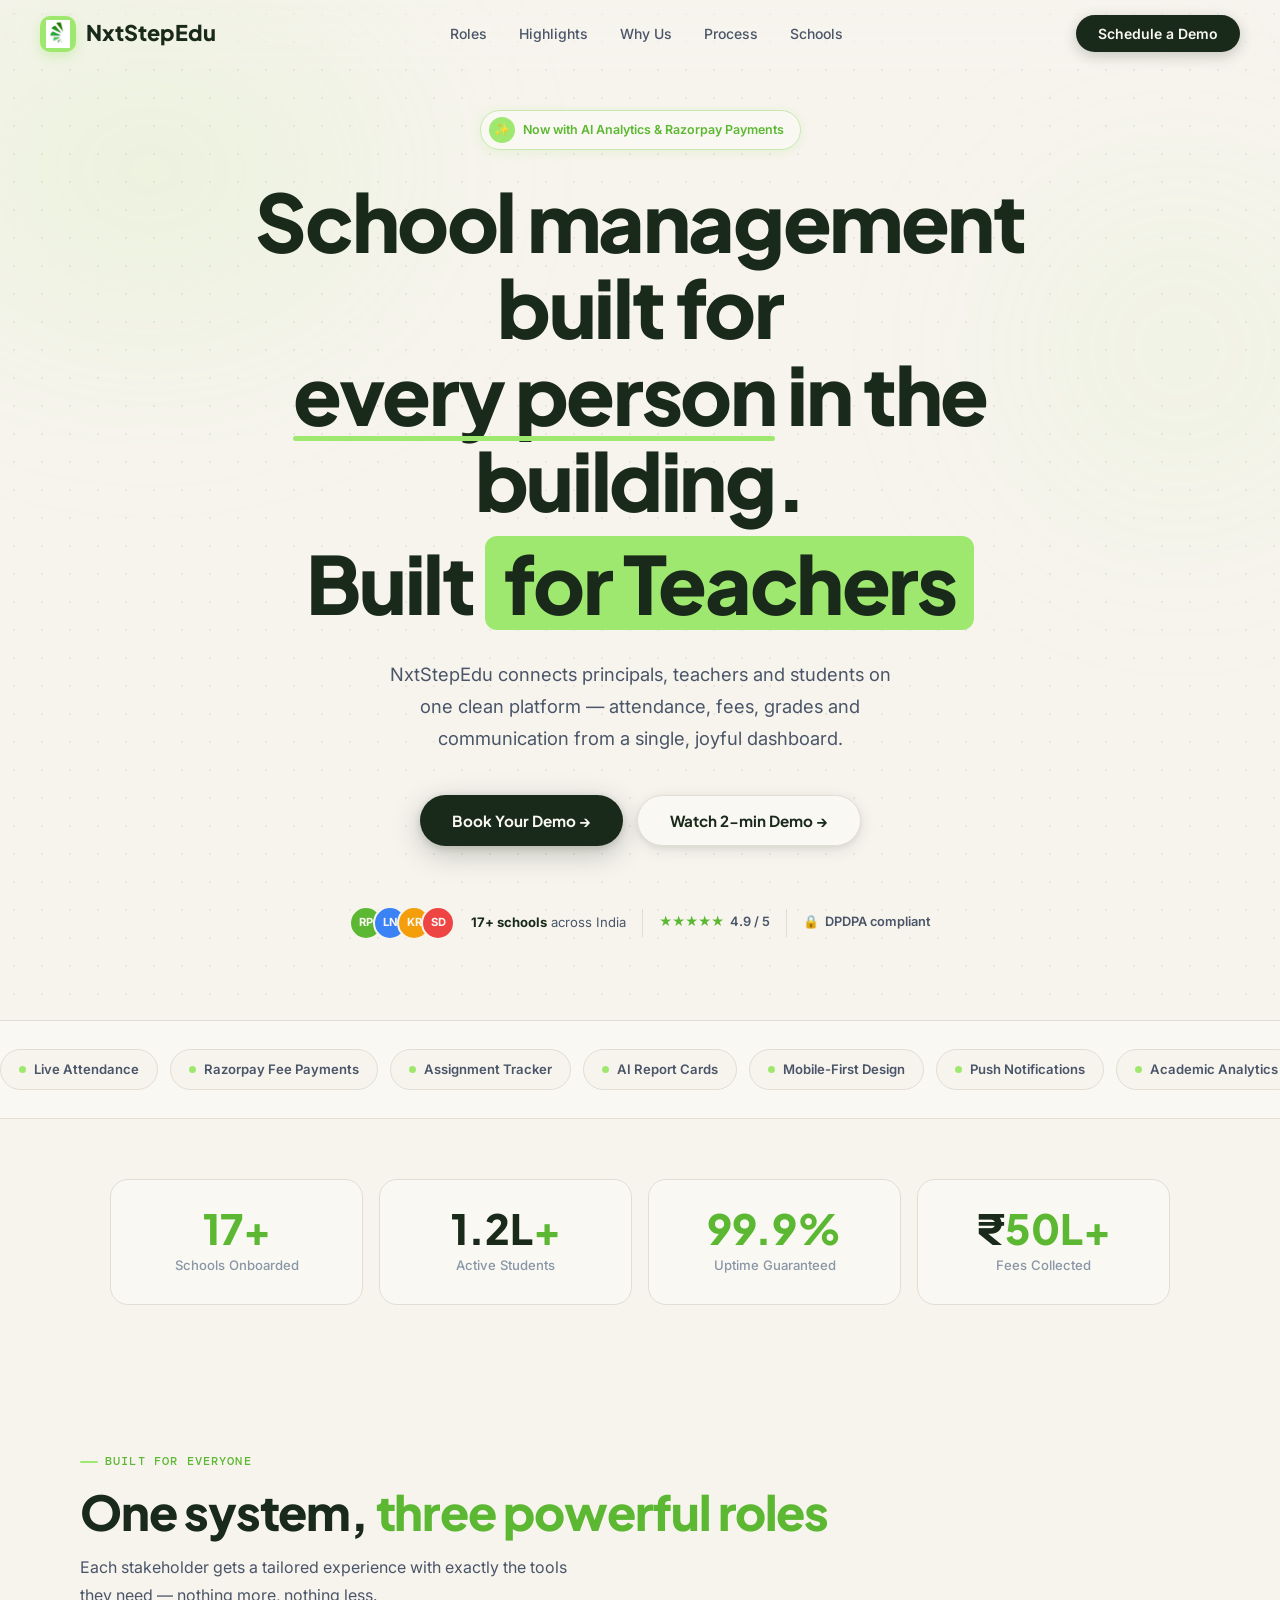
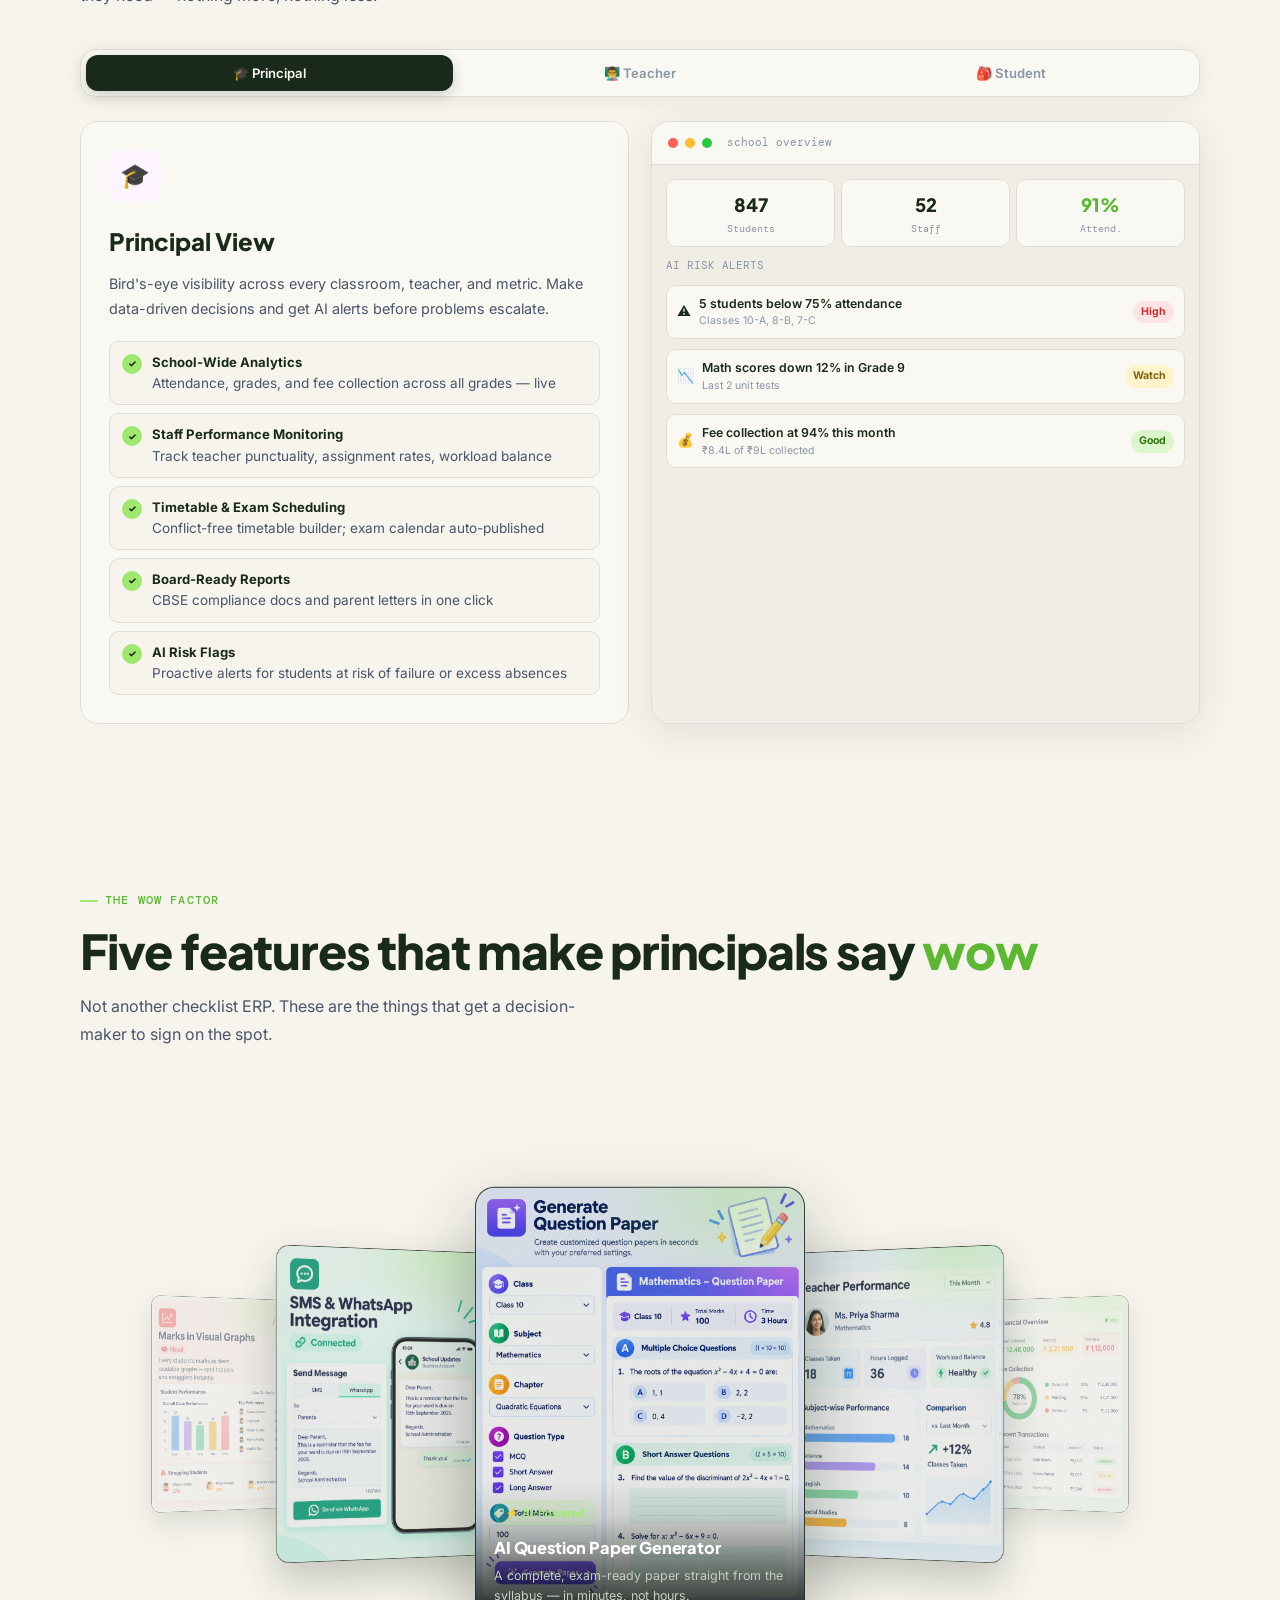
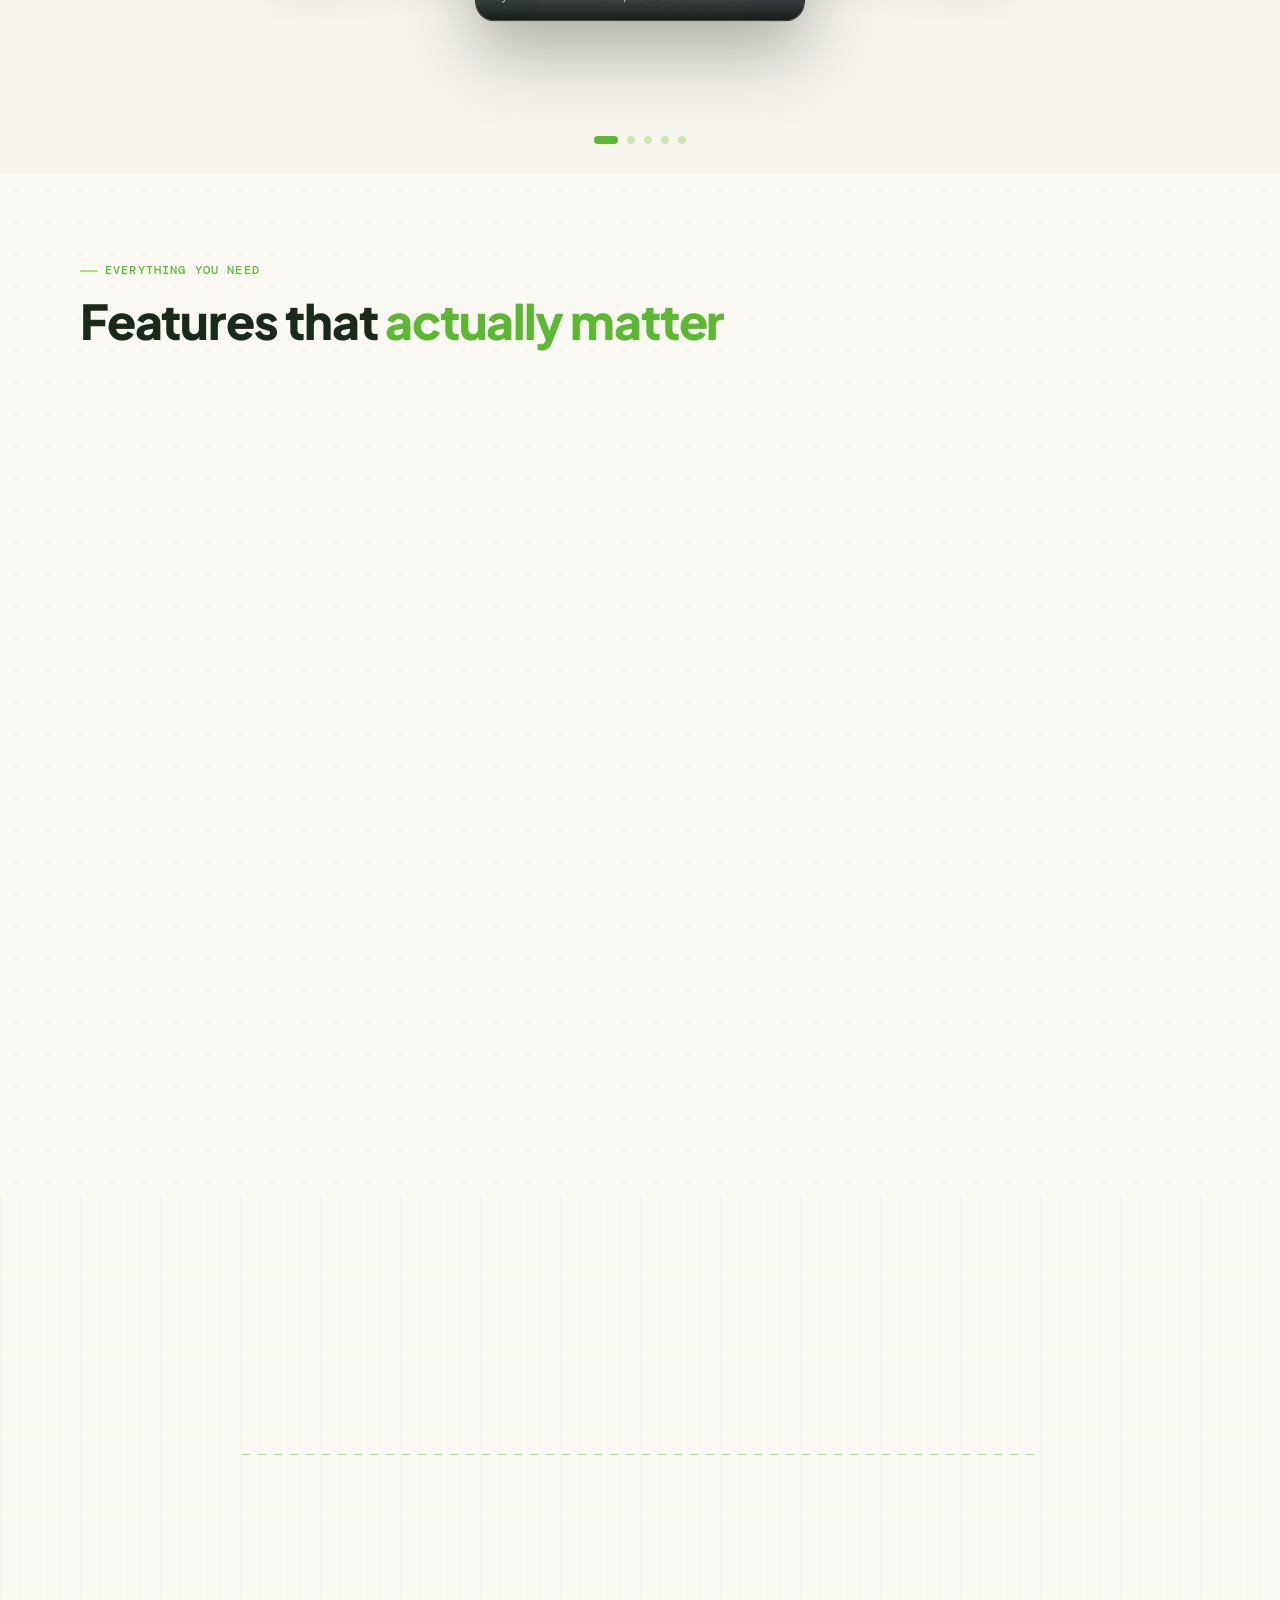
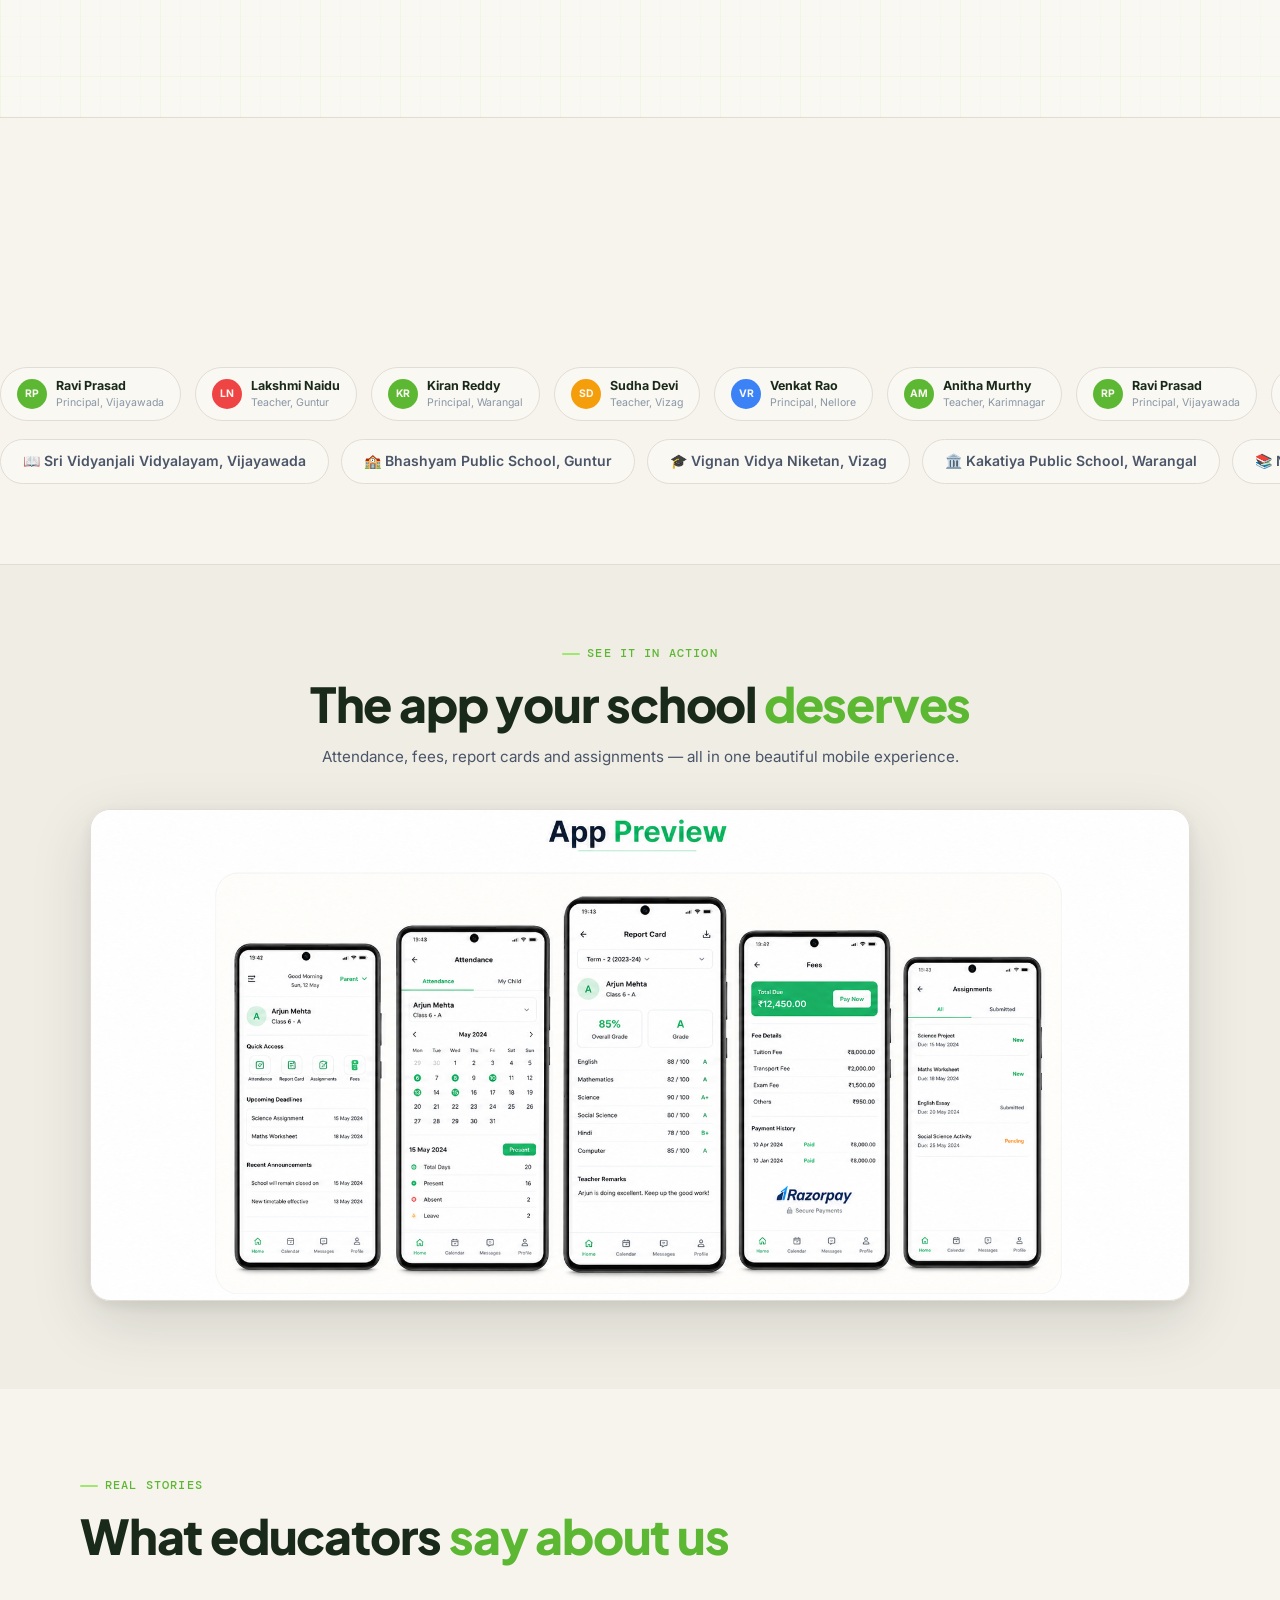
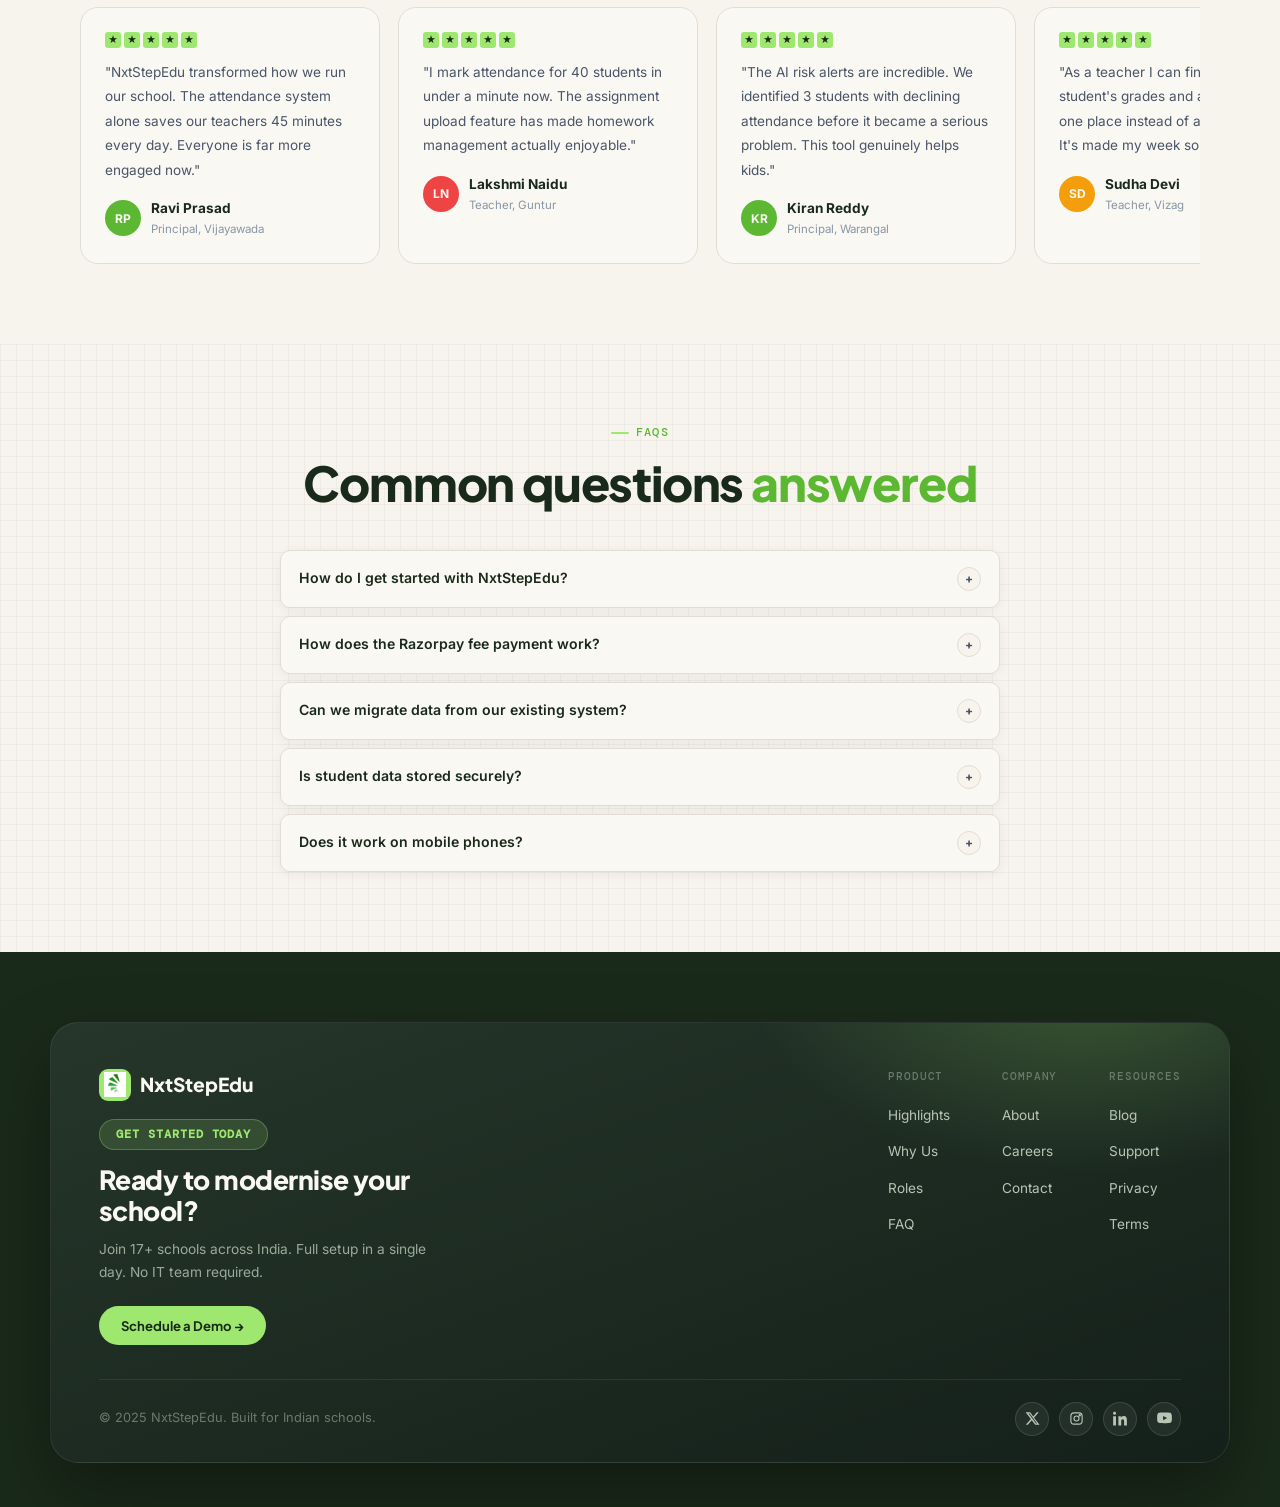
==== commit ae30c119: "Add branded highlight and logo assets" ====
--- a/landing_page/index.html
+++ b/landing_page/index.html
@@ -70,6 +70,7 @@
   box-shadow:0 4px 12px rgba(159,232,112,.4);
   transition:transform .2s;
 }
+.logo-mark img{width:28px;height:28px;object-fit:contain}
 .logo:hover .logo-mark{transform:rotate(-6deg) scale(1.05)}
 .nav-links{display:flex;gap:32px;list-style:none}
 .nav-links a{
@@ -573,6 +574,7 @@
 .footer-brand{max-width:340px}
 .footer-logo{font-family:"Plus Jakarta Sans",sans-serif;font-size:1.2rem;font-weight:800;color:var(--white);display:flex;align-items:center;gap:9px;margin-bottom:18px}
 .footer-logo-mark{width:32px;height:32px;background:var(--green);border-radius:9px;display:flex;align-items:center;justify-content:center;font-size:.9rem;flex-shrink:0}
+.footer-logo-mark img{width:25px;height:25px;object-fit:contain}
 .footer-brand .cta-badge{margin-bottom:14px}
 .footer-brand-title{font-family:"Plus Jakarta Sans",sans-serif;font-weight:800;font-size:1.65rem;line-height:1.18;letter-spacing:-.02em;color:var(--white);margin-bottom:12px}
 .footer-brand-sub{font-size:.86rem;color:#9CAA9C;line-height:1.65;margin-bottom:22px}
@@ -736,7 +738,7 @@
 
 <nav id="nav">
   <a class="logo" href="#">
-    <div class="logo-mark">📚</div>
+    <div class="logo-mark"><img src="brochure/nxtstepedu_logo.png" alt=""></div>
     NxtStepEdu
   </a>
   <ul class="nav-links">
@@ -1003,27 +1005,27 @@
   <div class="fc-wrap rv">
     <div class="fc-stage" id="fcStage">
       <div class="fc-card" data-i="0" data-tag="⚡ AI-Powered" data-title="AI Question Paper Generator" data-desc="A complete, exam-ready paper straight from the syllabus — in minutes, not hours.">
-        <img src="https://images.unsplash.com/photo-1750365919971-7dd273e7b317?w=660&h=870&fit=crop&auto=format&q=80" alt="AI Question Paper Generator">
+        <img src="../Question_paper_nxtstepedu.png" alt="AI Question Paper Generator">
         <div class="fc-glow"></div>
         <div class="fc-caption"><span class="fc-tag2">⚡ AI-Powered</span><div class="fc-title2 d">AI Question Paper Generator</div><div class="fc-desc2">A complete, exam-ready paper straight from the syllabus — in minutes, not hours.</div></div>
       </div>
       <div class="fc-card" data-i="1" data-tag="📊 Insight" data-title="Teacher Performance Tracker" data-desc="Classes taken, hours logged, workload balance — as clear, comparable numbers.">
-        <img src="https://images.unsplash.com/photo-1758685848174-e061c6486651?w=660&h=870&fit=crop&auto=format&q=80" alt="Teacher Performance Tracker">
+        <img src="../Teacher_performance_nxtstpedu.png" alt="Teacher Performance Tracker">
         <div class="fc-glow"></div>
         <div class="fc-caption"><span class="fc-tag2">📊 Insight</span><div class="fc-title2 d">Teacher Performance Tracker</div><div class="fc-desc2">Classes taken, hours logged, workload balance — as clear, comparable numbers.</div></div>
       </div>
       <div class="fc-card" data-i="2" data-tag="💰 Finance" data-title="Total Fee &amp; Financial Status" data-desc="The school's entire financial health — collected, pending, overdue — updated live.">
-        <img src="https://loremflickr.com/660/870/finance,money,rupee" alt="Total Fee and Financial Status">
+        <img src="../Whatsapp_financial_nxtstepedu.png" alt="Total Fee and Financial Status">
         <div class="fc-glow"></div>
         <div class="fc-caption"><span class="fc-tag2">💰 Finance</span><div class="fc-title2 d">Total Fee &amp; Financial Status</div><div class="fc-desc2">The school's entire financial health — collected, pending, overdue — updated live.</div></div>
       </div>
       <div class="fc-card" data-i="3" data-tag="📈 Visual" data-title="Marks in Visual Graphs" data-desc="Every student's marks as clean, readable graphs — spot toppers and strugglers instantly.">
-        <img src="https://loremflickr.com/660/870/chart,graph,analytics" alt="Marks in Visual Graphs">
+        <img src="../Whatsapp_marks_nxtstepedu.png" alt="Marks in Visual Graphs">
         <div class="fc-glow"></div>
         <div class="fc-caption"><span class="fc-tag2">📈 Visual</span><div class="fc-title2 d">Marks in Visual Graphs</div><div class="fc-desc2">Every student's marks as clean, readable graphs — spot toppers and strugglers instantly.</div></div>
       </div>
       <div class="fc-card" data-i="4" data-tag="💬 Connected" data-title="SMS &amp; WhatsApp Integration" data-desc="Attendance alerts, fee reminders and notices delivered straight to parents' phones.">
-        <img src="https://loremflickr.com/660/870/smartphone,messaging,chat" alt="SMS and WhatsApp Integration">
+        <img src="../whatsapp_message_nxtstepedu.png" alt="SMS and WhatsApp Integration">
         <div class="fc-glow"></div>
         <div class="fc-caption"><span class="fc-tag2">💬 Connected</span><div class="fc-title2 d">SMS &amp; WhatsApp Integration</div><div class="fc-desc2">Attendance alerts, fee reminders and notices delivered straight to parents' phones.</div></div>
       </div>
@@ -1173,7 +1175,7 @@
   <div class="footer-glass">
     <div class="footer-top">
       <div class="footer-brand">
-        <div class="footer-logo"><div class="footer-logo-mark">📚</div>NxtStepEdu</div>
+        <div class="footer-logo"><div class="footer-logo-mark"><img src="brochure/nxtstepedu_logo.png" alt=""></div>NxtStepEdu</div>
         <div class="cta-badge">GET STARTED TODAY</div>
         <h2 class="footer-brand-title d">Ready to modernise your school?</h2>
         <p class="footer-brand-sub">Join 17+ schools across India. Full setup in a single day. No IT team required.</p>
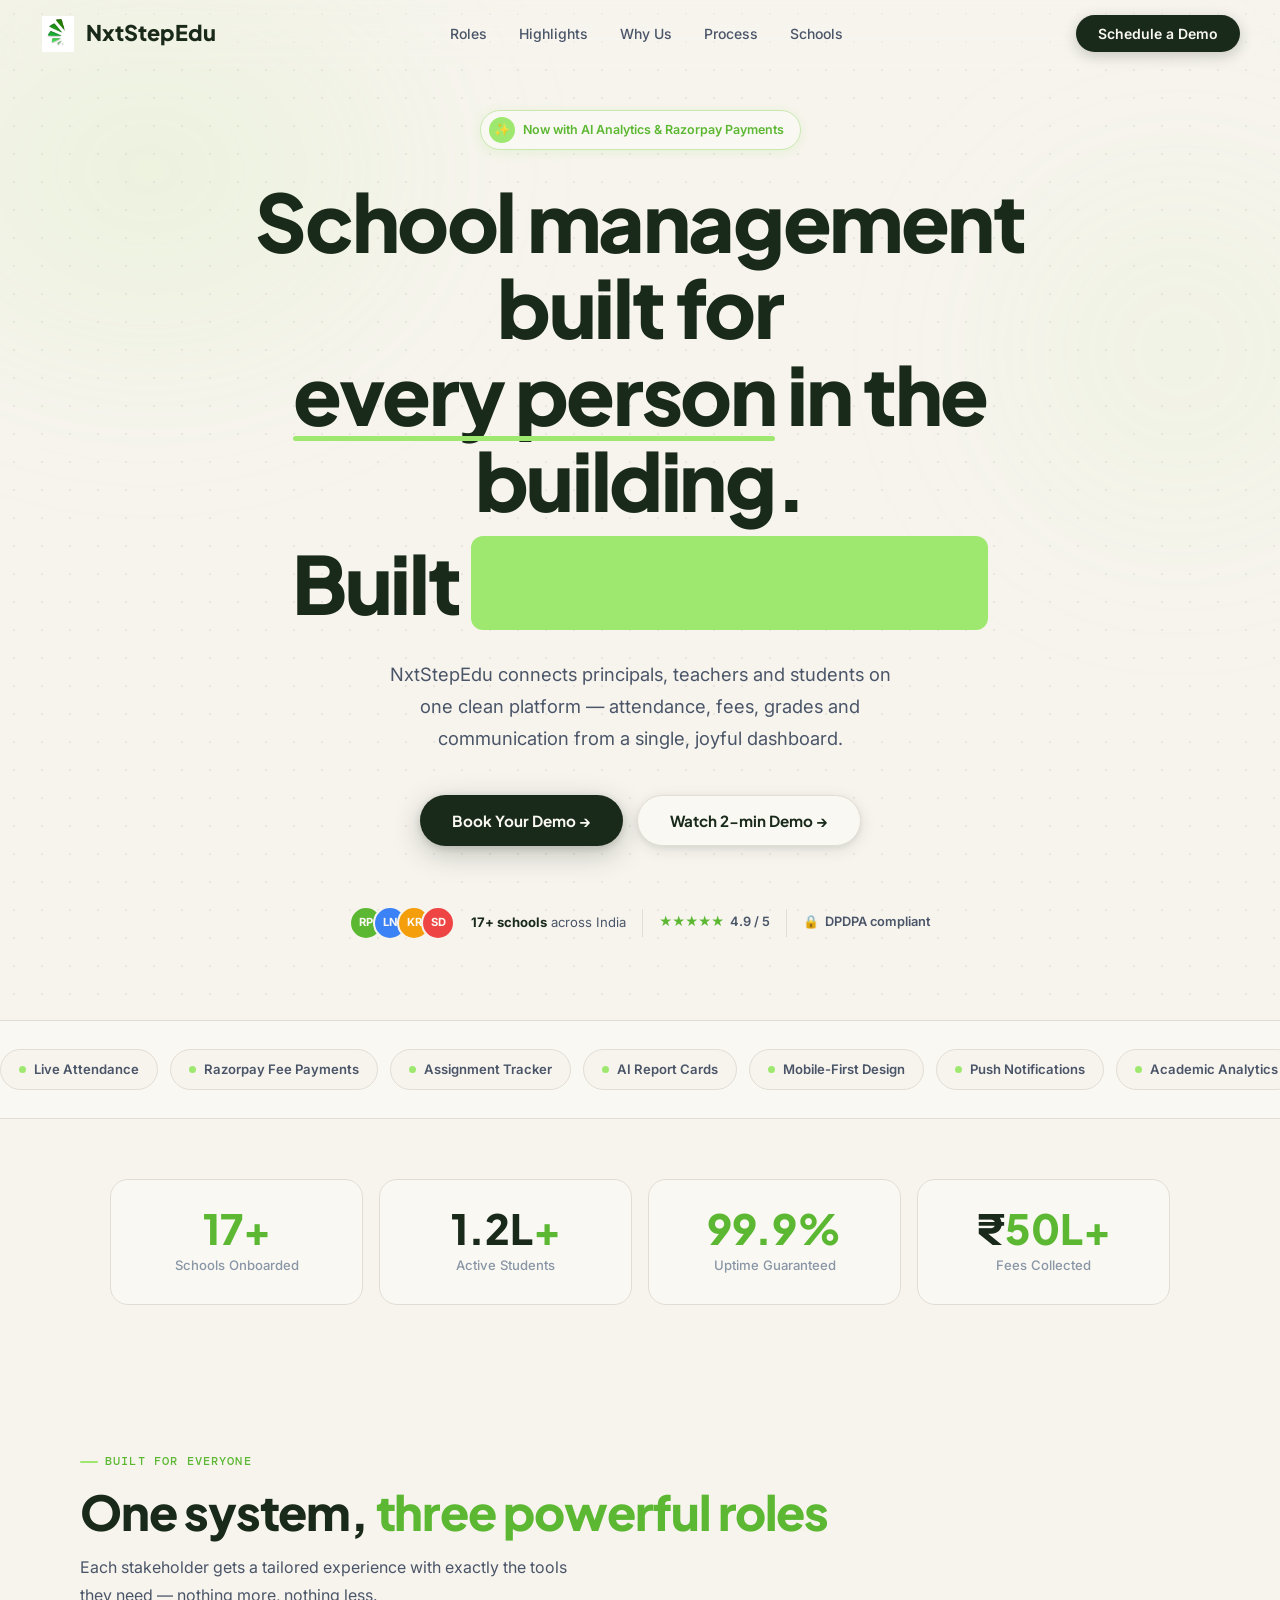
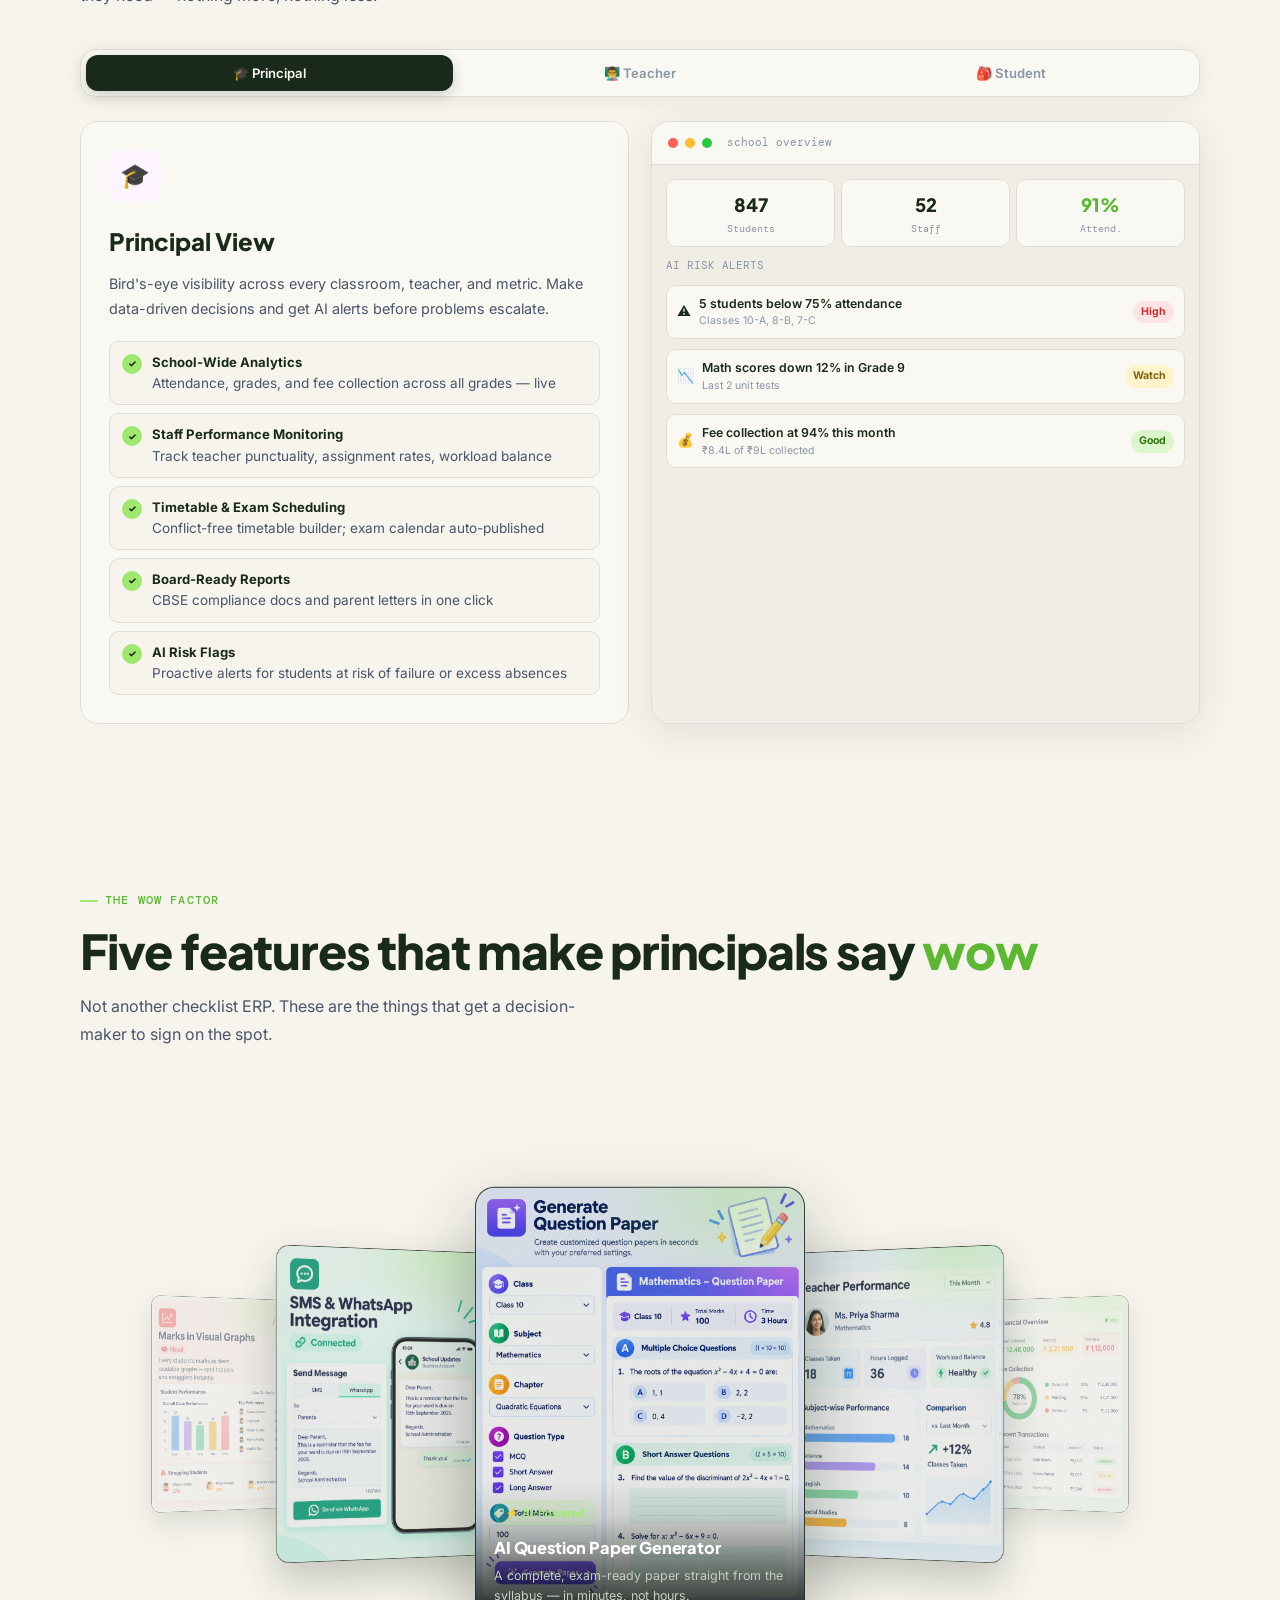
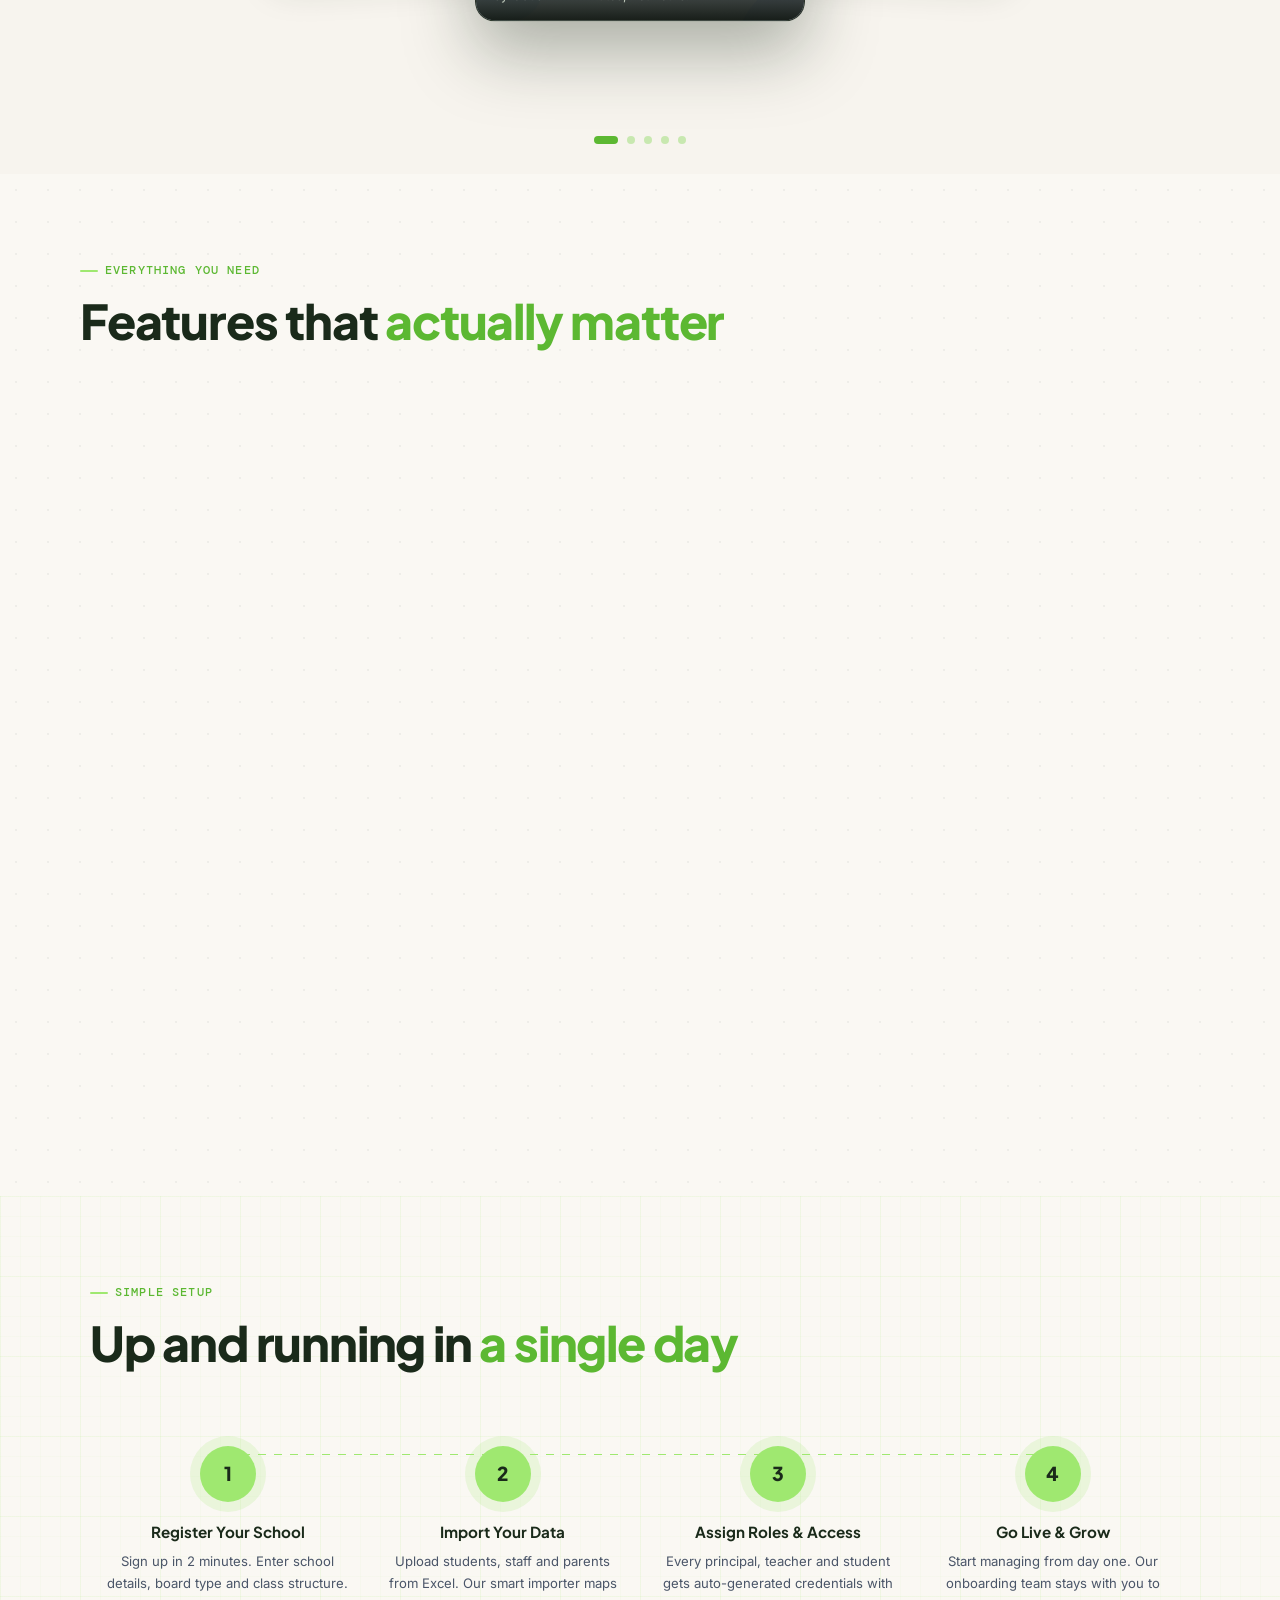
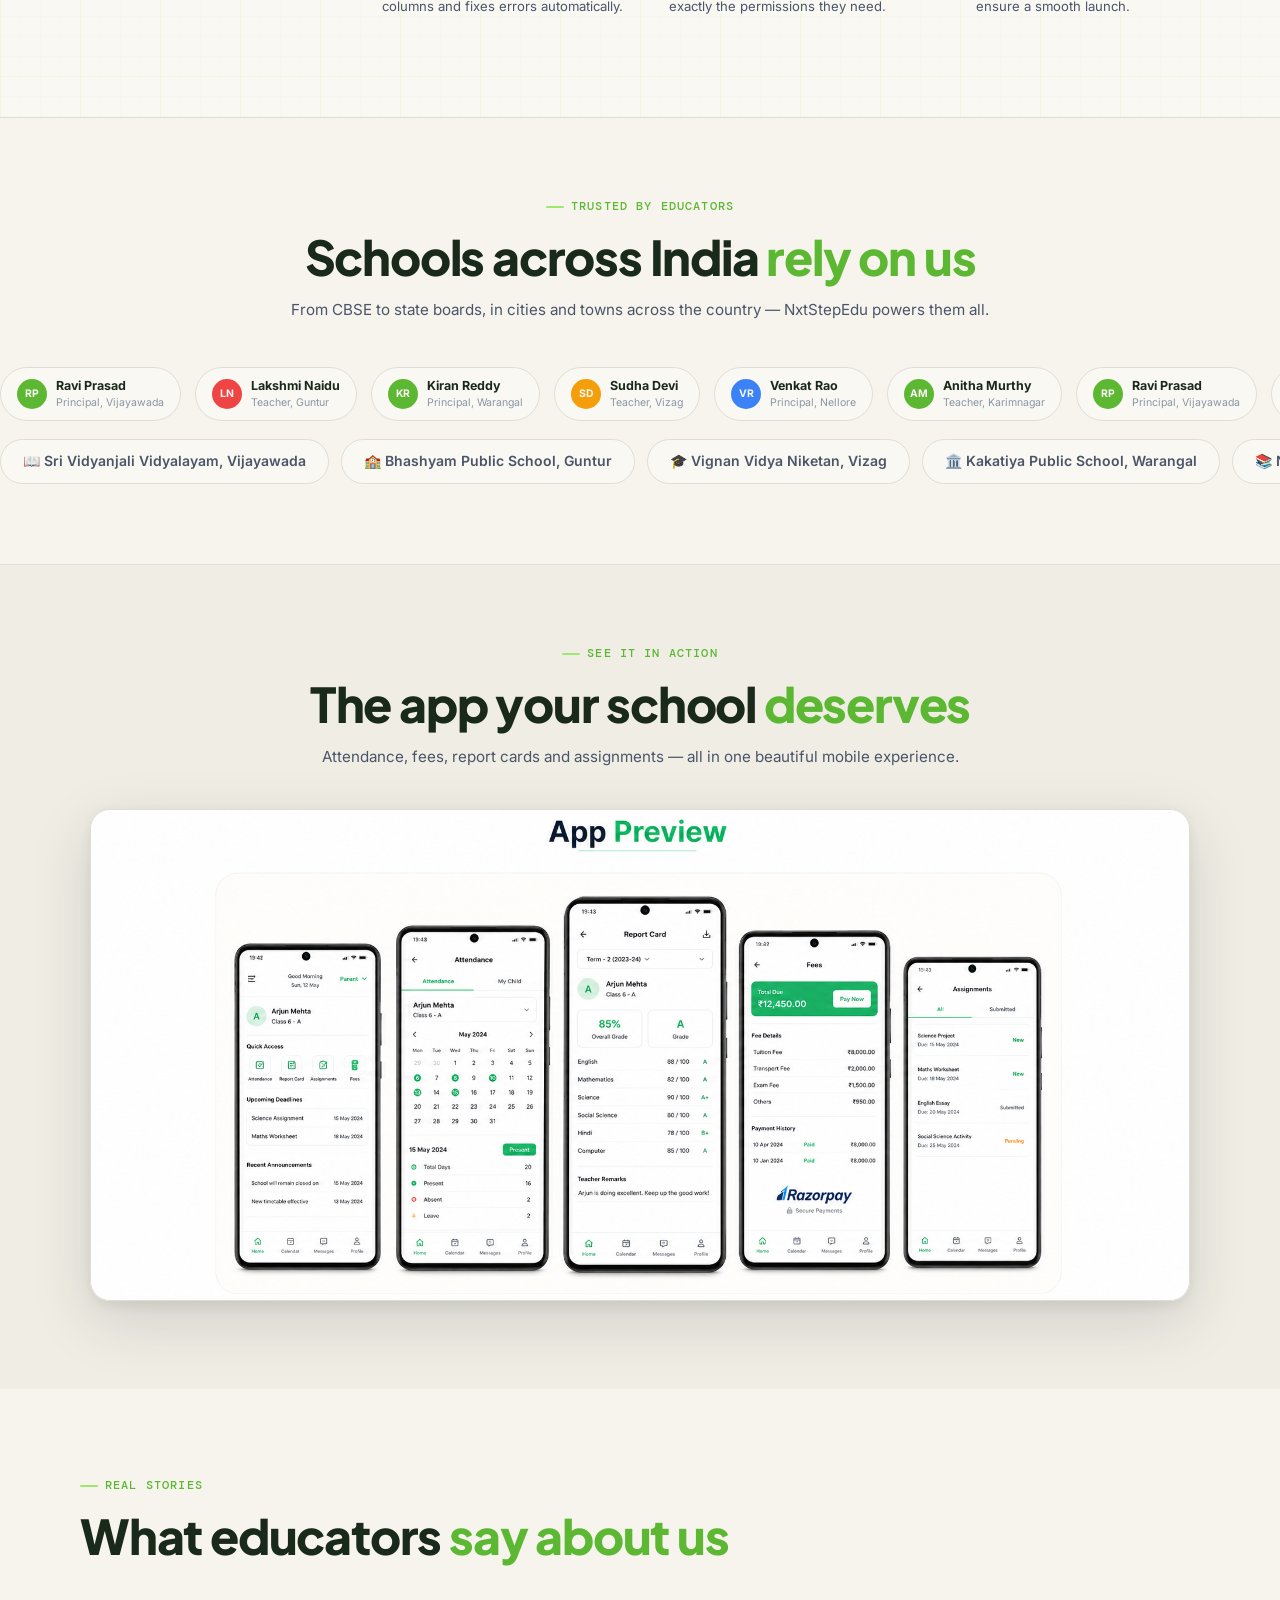
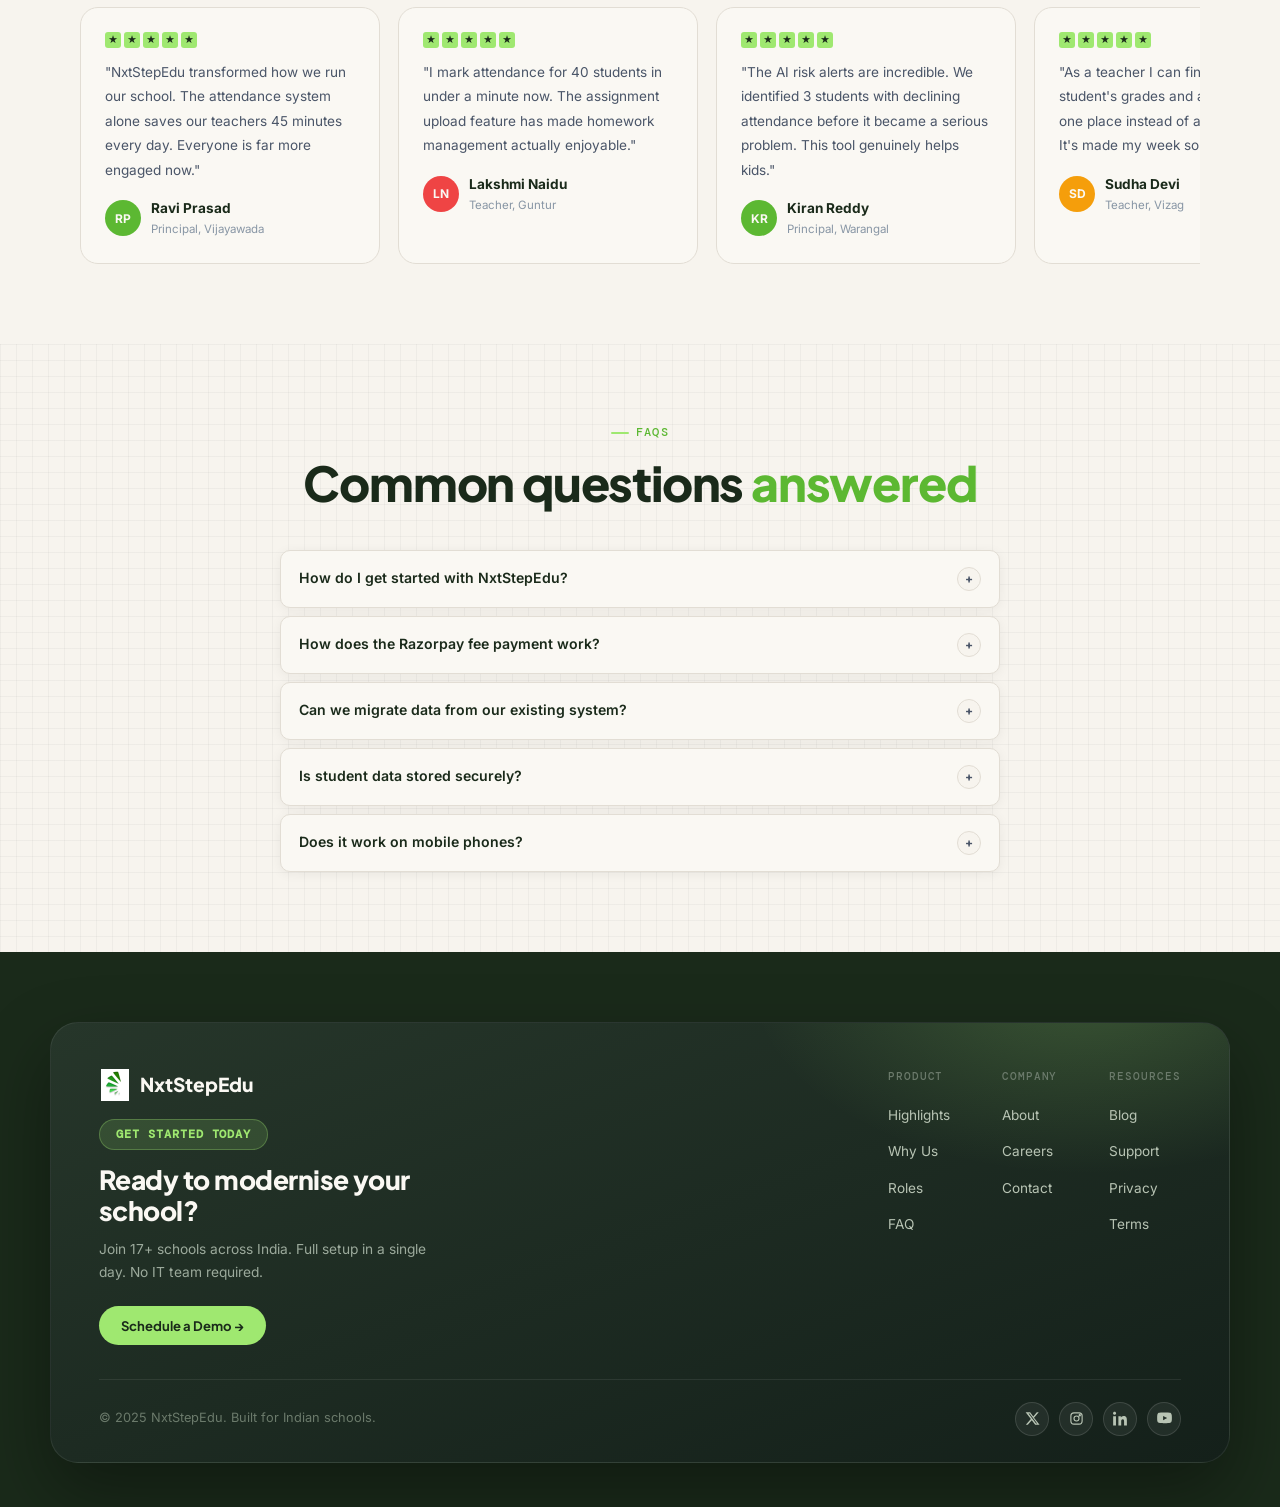
==== commit f1b5abc2: "Fix highlight image and logo display" ====
--- a/landing_page/index.html
+++ b/landing_page/index.html
@@ -63,14 +63,13 @@
 }
 .logo-mark{
   width:36px;height:36px;
-  background:var(--green);
-  border-radius:10px;
+  background:transparent;
+  border-radius:0;
   display:flex;align-items:center;justify-content:center;
   font-size:1rem;
-  box-shadow:0 4px 12px rgba(159,232,112,.4);
   transition:transform .2s;
 }
-.logo-mark img{width:28px;height:28px;object-fit:contain}
+.logo-mark img{width:36px;height:36px;object-fit:contain;display:block}
 .logo:hover .logo-mark{transform:rotate(-6deg) scale(1.05)}
 .nav-links{display:flex;gap:32px;list-style:none}
 .nav-links a{
@@ -573,8 +572,8 @@
 .footer-top{position:relative;z-index:1;display:flex;justify-content:space-between;gap:52px;flex-wrap:wrap;padding-bottom:34px}
 .footer-brand{max-width:340px}
 .footer-logo{font-family:"Plus Jakarta Sans",sans-serif;font-size:1.2rem;font-weight:800;color:var(--white);display:flex;align-items:center;gap:9px;margin-bottom:18px}
-.footer-logo-mark{width:32px;height:32px;background:var(--green);border-radius:9px;display:flex;align-items:center;justify-content:center;font-size:.9rem;flex-shrink:0}
-.footer-logo-mark img{width:25px;height:25px;object-fit:contain}
+.footer-logo-mark{width:32px;height:32px;background:transparent;border-radius:0;display:flex;align-items:center;justify-content:center;font-size:.9rem;flex-shrink:0}
+.footer-logo-mark img{width:32px;height:32px;object-fit:contain;display:block}
 .footer-brand .cta-badge{margin-bottom:14px}
 .footer-brand-title{font-family:"Plus Jakarta Sans",sans-serif;font-weight:800;font-size:1.65rem;line-height:1.18;letter-spacing:-.02em;color:var(--white);margin-bottom:12px}
 .footer-brand-sub{font-size:.86rem;color:#9CAA9C;line-height:1.65;margin-bottom:22px}
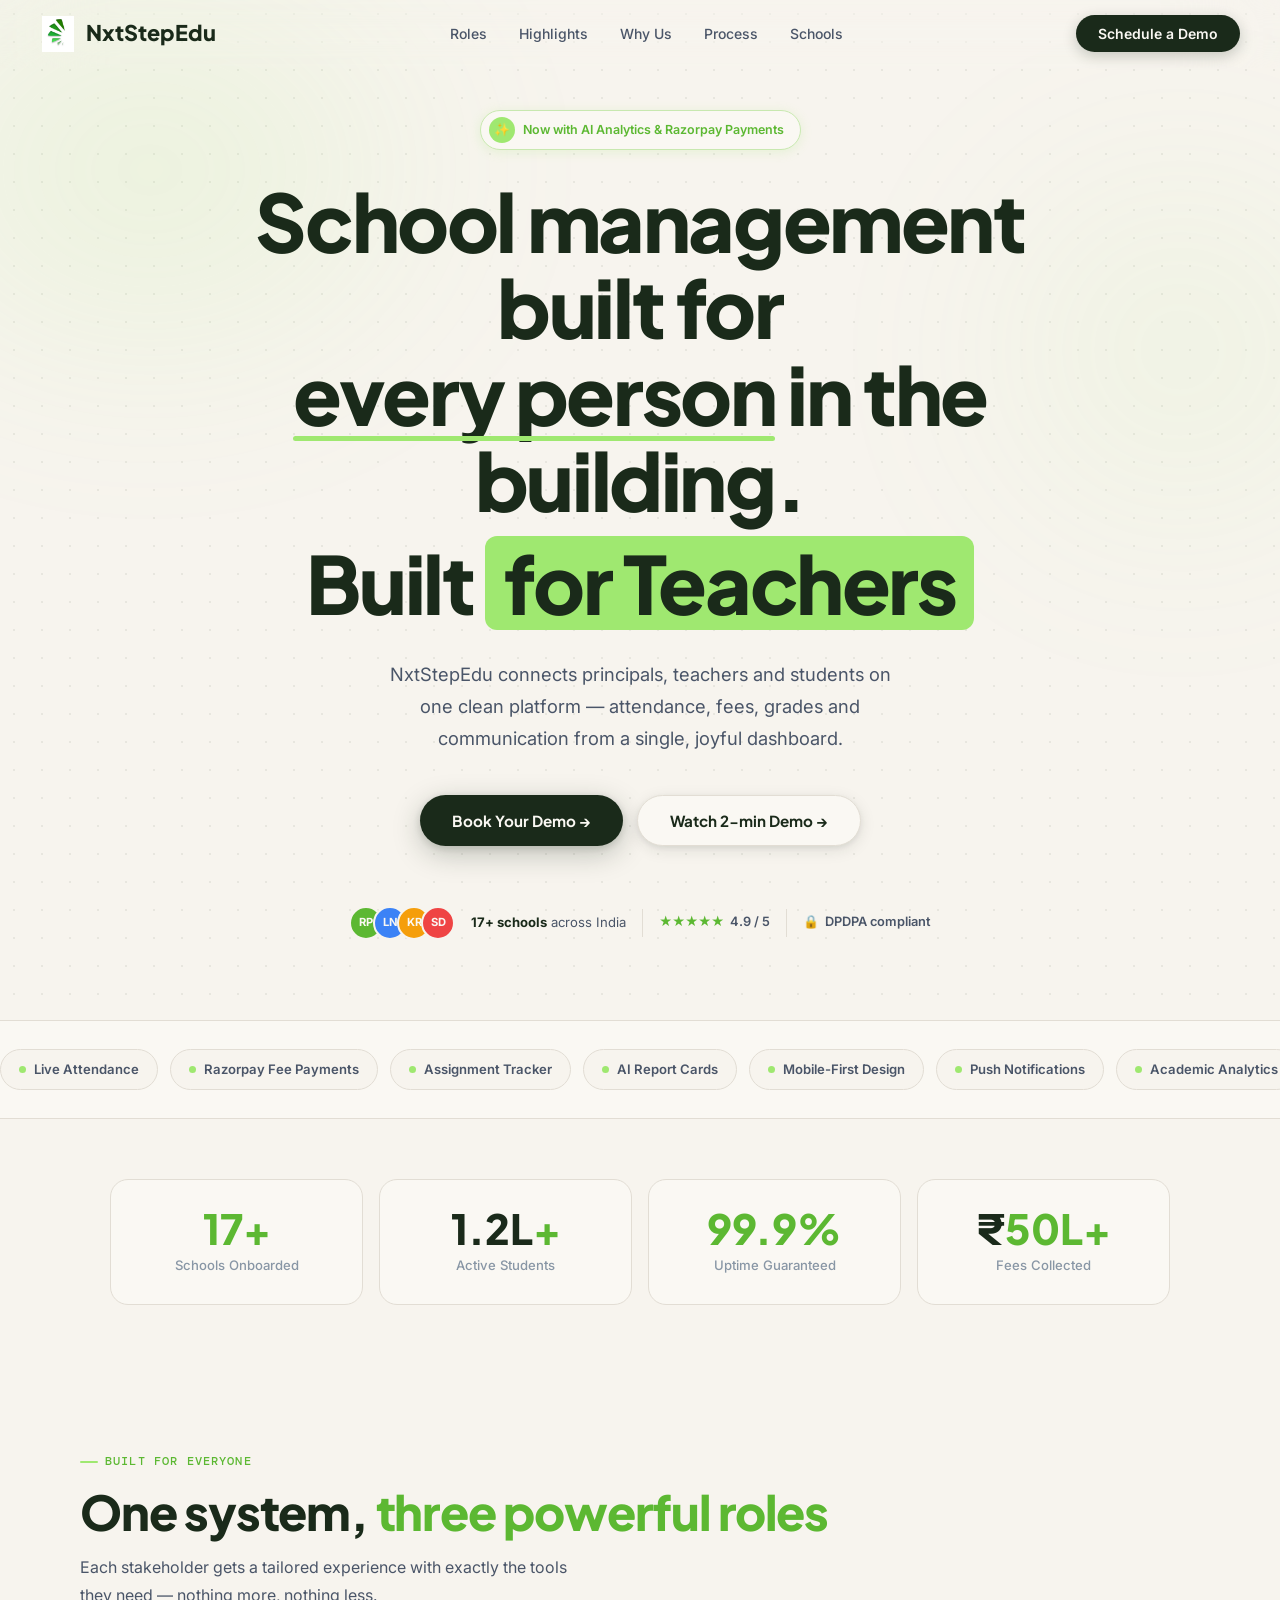
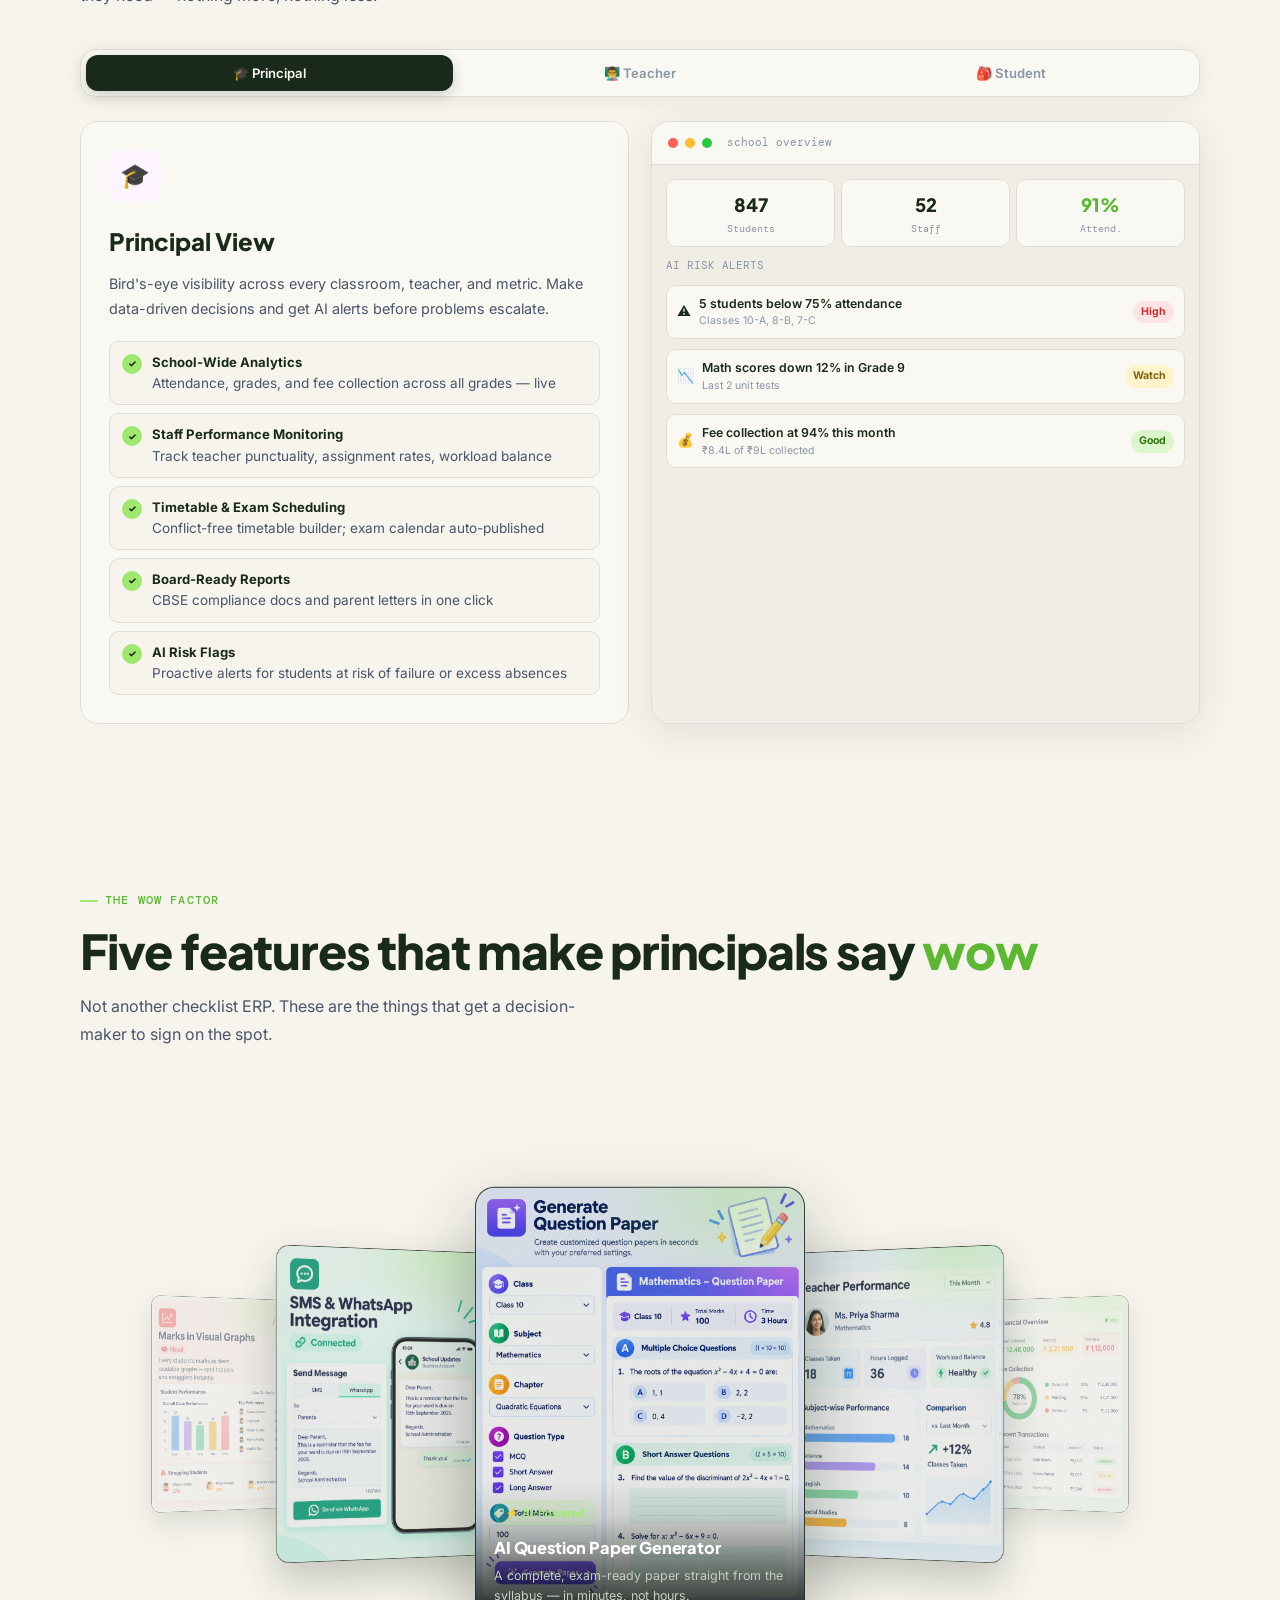
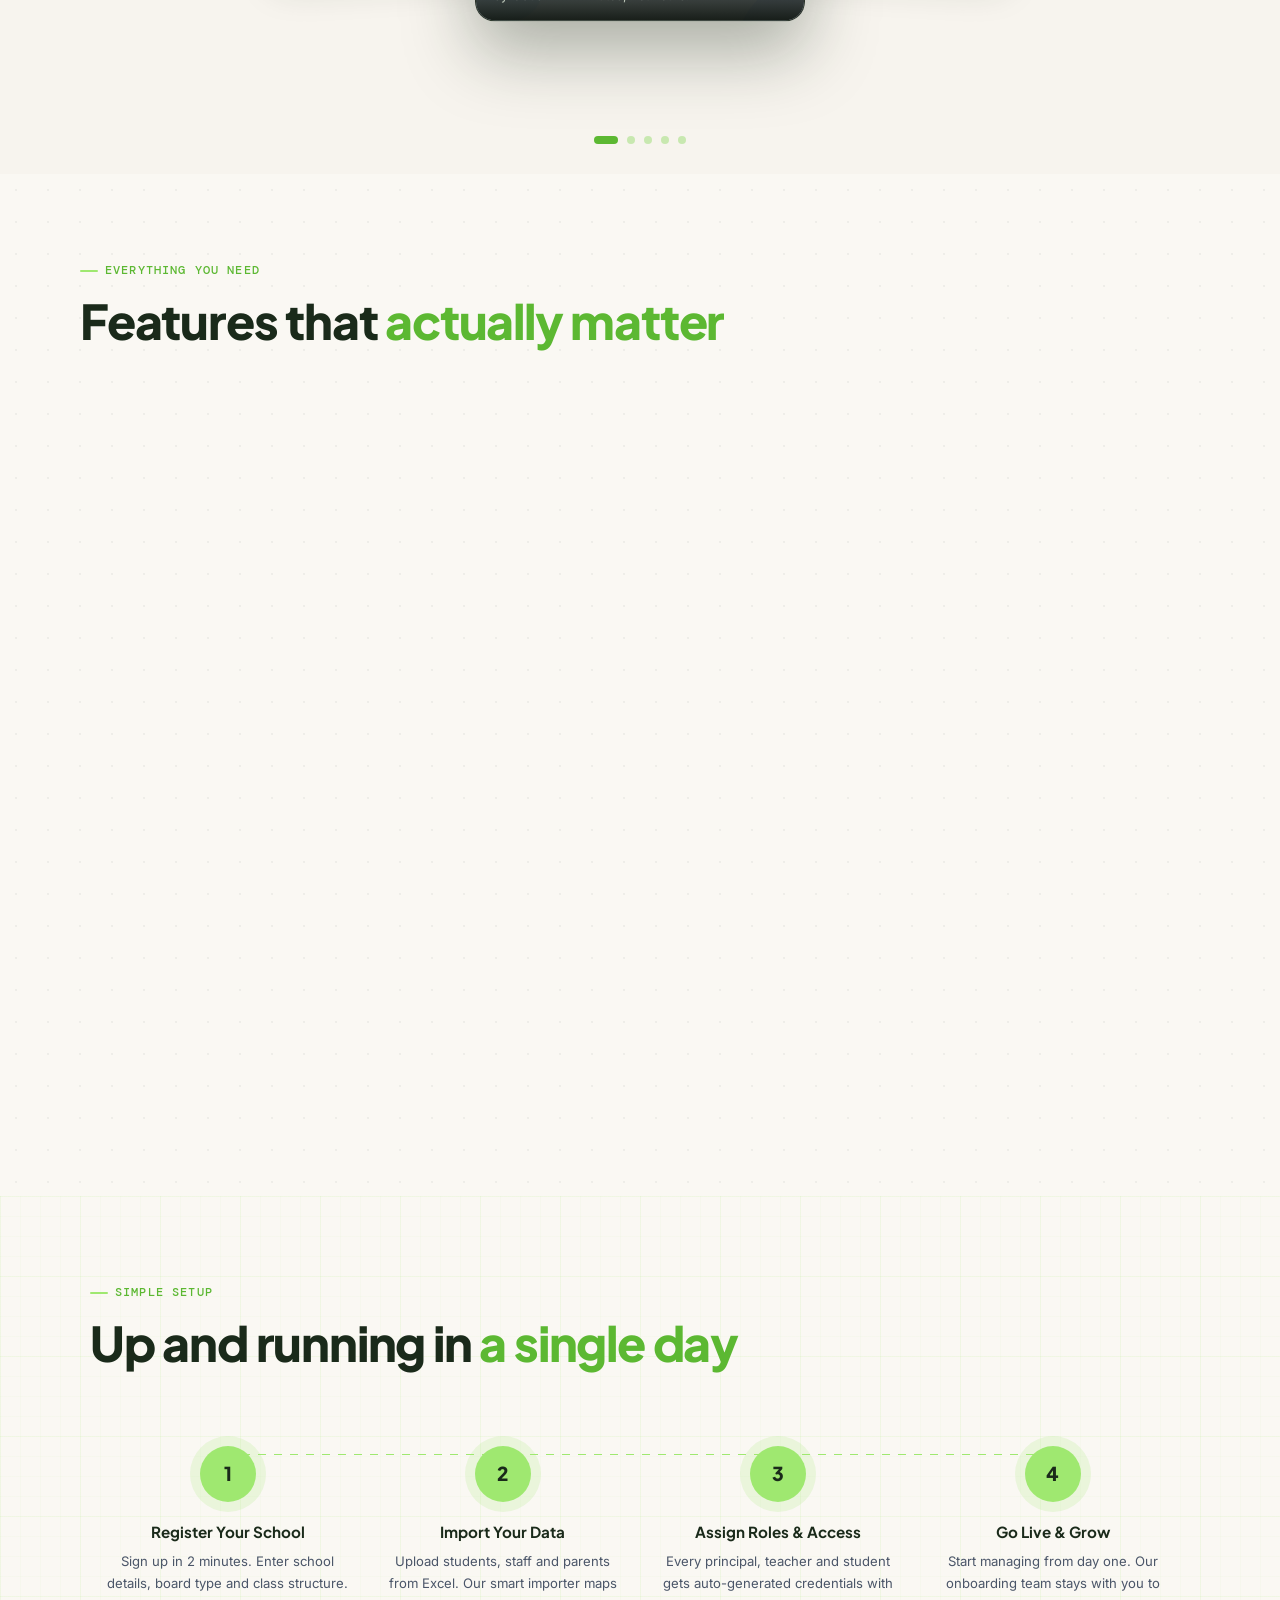
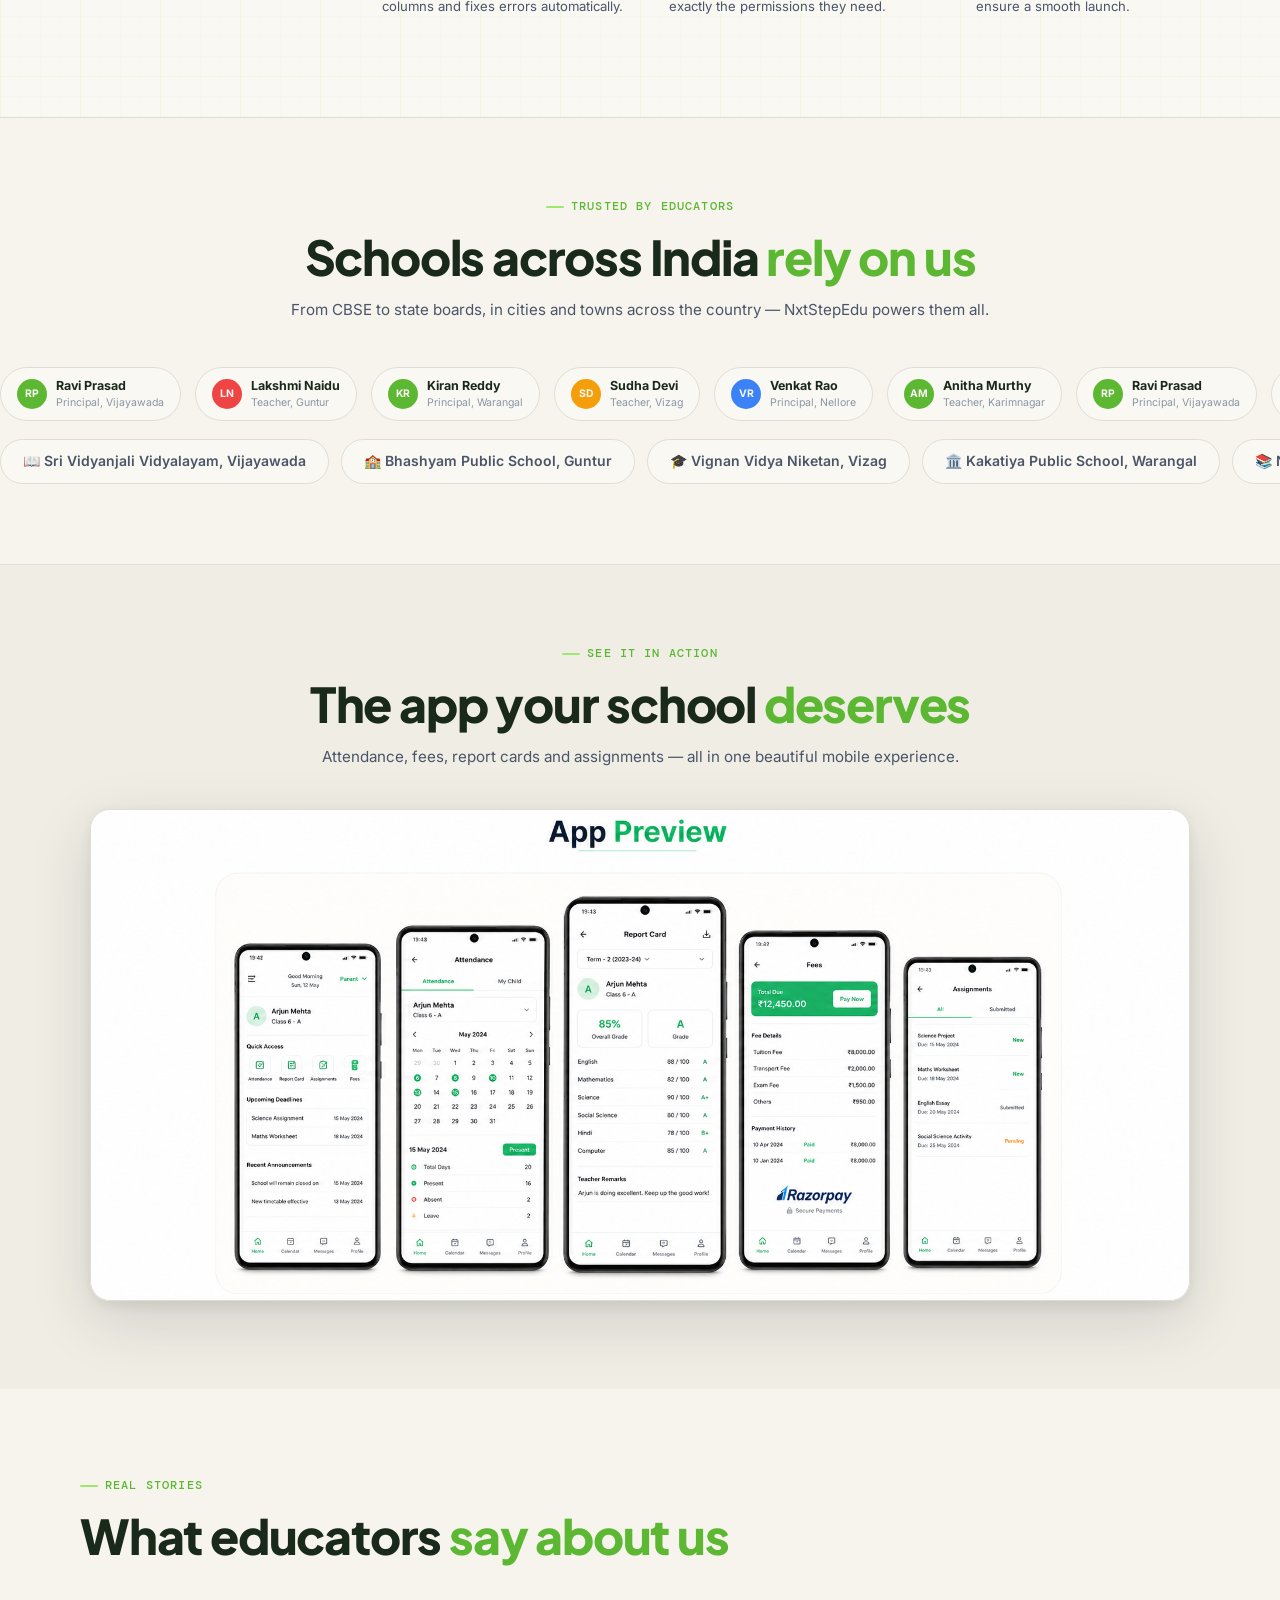
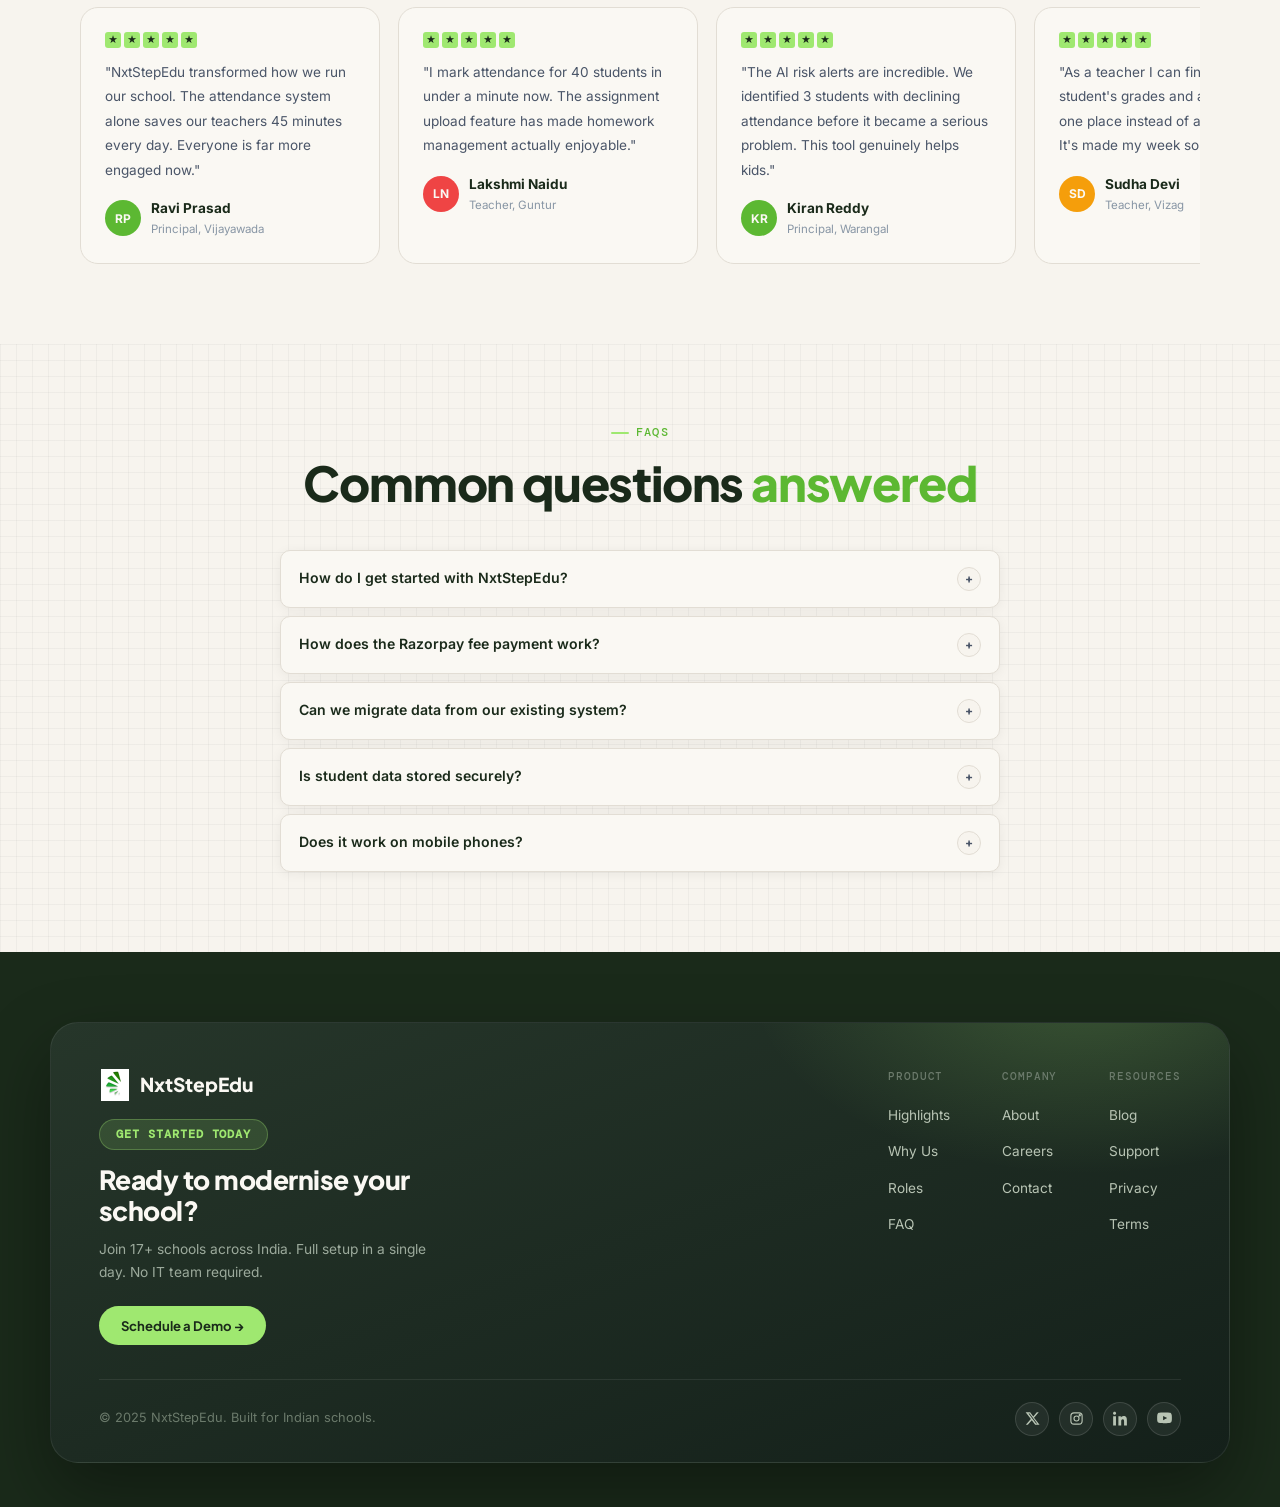
==== commit 1a06f33b: "Fix Vercel highlight asset paths" ====
--- a/landing_page/index.html
+++ b/landing_page/index.html
@@ -1004,27 +1004,27 @@
   <div class="fc-wrap rv">
     <div class="fc-stage" id="fcStage">
       <div class="fc-card" data-i="0" data-tag="⚡ AI-Powered" data-title="AI Question Paper Generator" data-desc="A complete, exam-ready paper straight from the syllabus — in minutes, not hours.">
-        <img src="../Question_paper_nxtstepedu.png" alt="AI Question Paper Generator">
+        <img src="Question_paper_nxtstepedu.png" alt="AI Question Paper Generator">
         <div class="fc-glow"></div>
         <div class="fc-caption"><span class="fc-tag2">⚡ AI-Powered</span><div class="fc-title2 d">AI Question Paper Generator</div><div class="fc-desc2">A complete, exam-ready paper straight from the syllabus — in minutes, not hours.</div></div>
       </div>
       <div class="fc-card" data-i="1" data-tag="📊 Insight" data-title="Teacher Performance Tracker" data-desc="Classes taken, hours logged, workload balance — as clear, comparable numbers.">
-        <img src="../Teacher_performance_nxtstpedu.png" alt="Teacher Performance Tracker">
+        <img src="Teacher_performance_nxtstpedu.png" alt="Teacher Performance Tracker">
         <div class="fc-glow"></div>
         <div class="fc-caption"><span class="fc-tag2">📊 Insight</span><div class="fc-title2 d">Teacher Performance Tracker</div><div class="fc-desc2">Classes taken, hours logged, workload balance — as clear, comparable numbers.</div></div>
       </div>
       <div class="fc-card" data-i="2" data-tag="💰 Finance" data-title="Total Fee &amp; Financial Status" data-desc="The school's entire financial health — collected, pending, overdue — updated live.">
-        <img src="../Whatsapp_financial_nxtstepedu.png" alt="Total Fee and Financial Status">
+        <img src="Whatsapp_financial_nxtstepedu.png" alt="Total Fee and Financial Status">
         <div class="fc-glow"></div>
         <div class="fc-caption"><span class="fc-tag2">💰 Finance</span><div class="fc-title2 d">Total Fee &amp; Financial Status</div><div class="fc-desc2">The school's entire financial health — collected, pending, overdue — updated live.</div></div>
       </div>
       <div class="fc-card" data-i="3" data-tag="📈 Visual" data-title="Marks in Visual Graphs" data-desc="Every student's marks as clean, readable graphs — spot toppers and strugglers instantly.">
-        <img src="../Whatsapp_marks_nxtstepedu.png" alt="Marks in Visual Graphs">
+        <img src="Whatsapp_marks_nxtstepedu.png" alt="Marks in Visual Graphs">
         <div class="fc-glow"></div>
         <div class="fc-caption"><span class="fc-tag2">📈 Visual</span><div class="fc-title2 d">Marks in Visual Graphs</div><div class="fc-desc2">Every student's marks as clean, readable graphs — spot toppers and strugglers instantly.</div></div>
       </div>
       <div class="fc-card" data-i="4" data-tag="💬 Connected" data-title="SMS &amp; WhatsApp Integration" data-desc="Attendance alerts, fee reminders and notices delivered straight to parents' phones.">
-        <img src="../whatsapp_message_nxtstepedu.png" alt="SMS and WhatsApp Integration">
+        <img src="whatsapp_message_nxtstepedu.png" alt="SMS and WhatsApp Integration">
         <div class="fc-glow"></div>
         <div class="fc-caption"><span class="fc-tag2">💬 Connected</span><div class="fc-title2 d">SMS &amp; WhatsApp Integration</div><div class="fc-desc2">Attendance alerts, fee reminders and notices delivered straight to parents' phones.</div></div>
       </div>
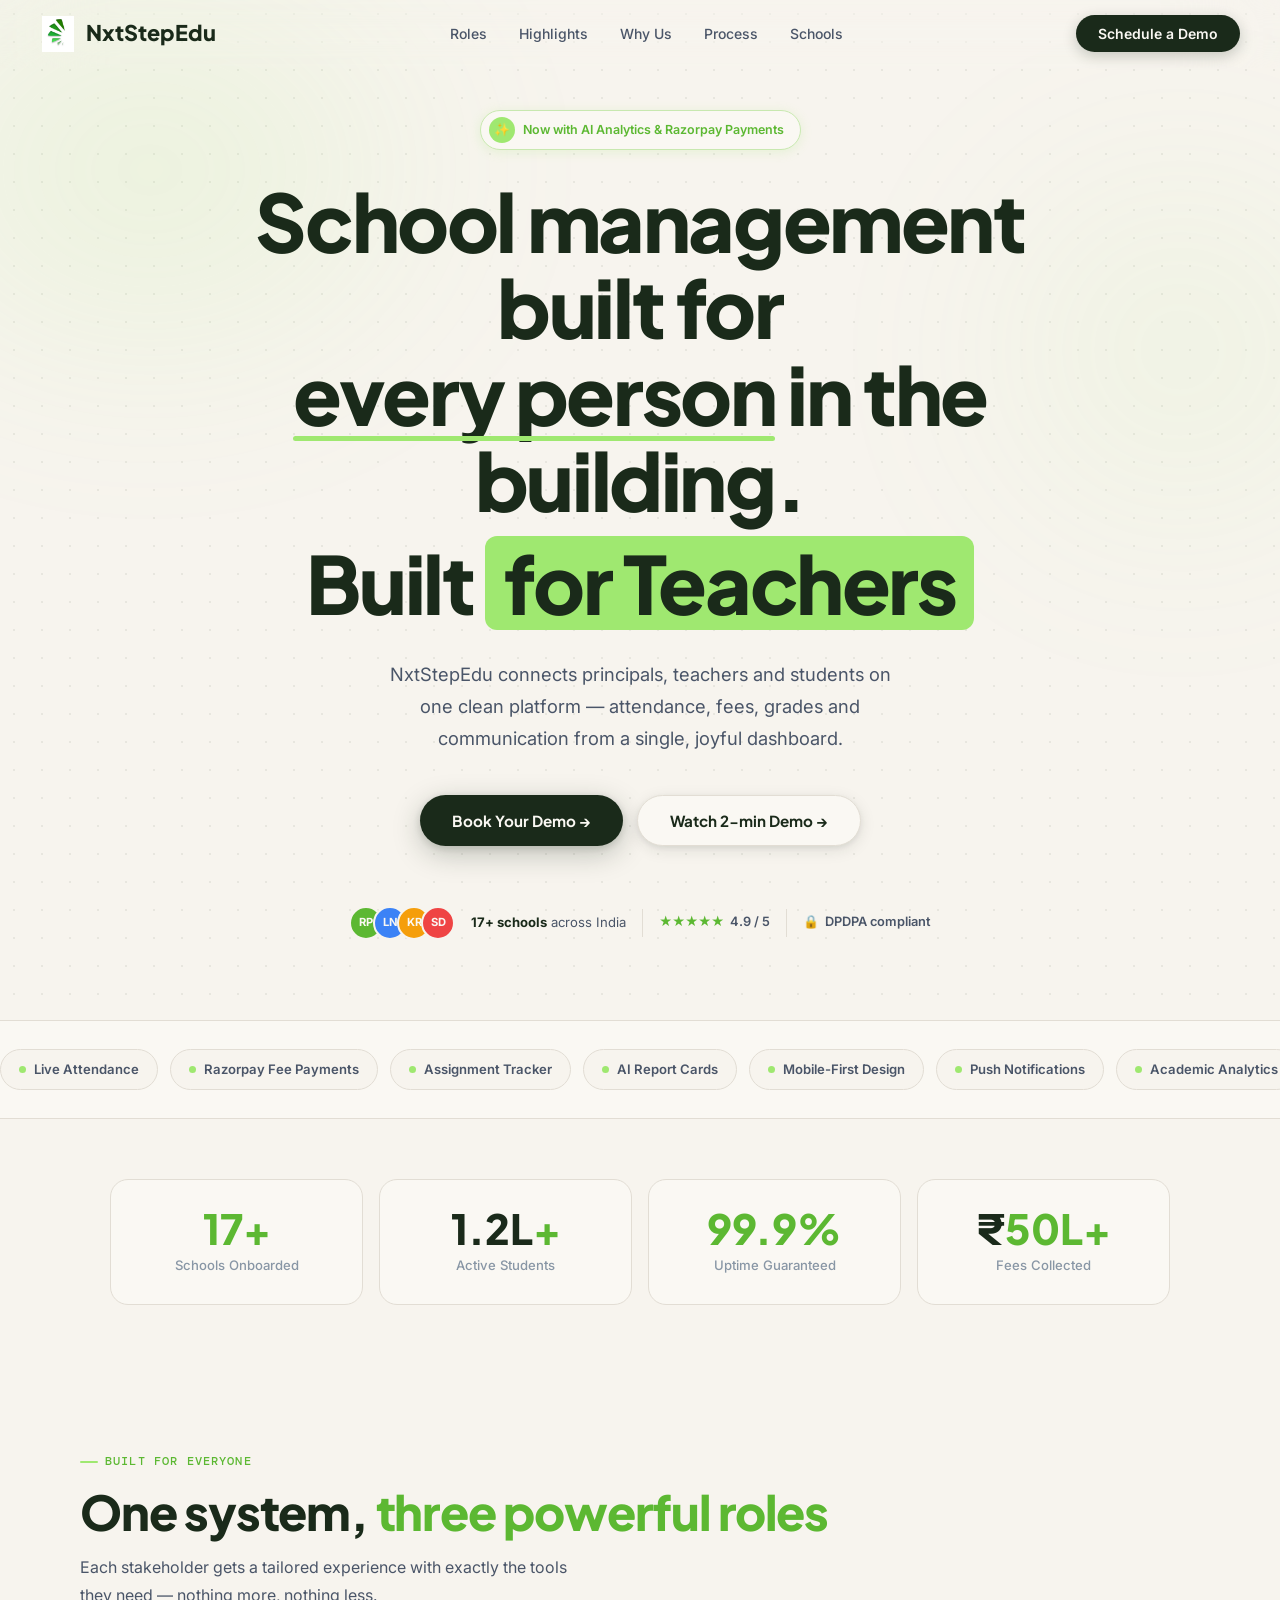
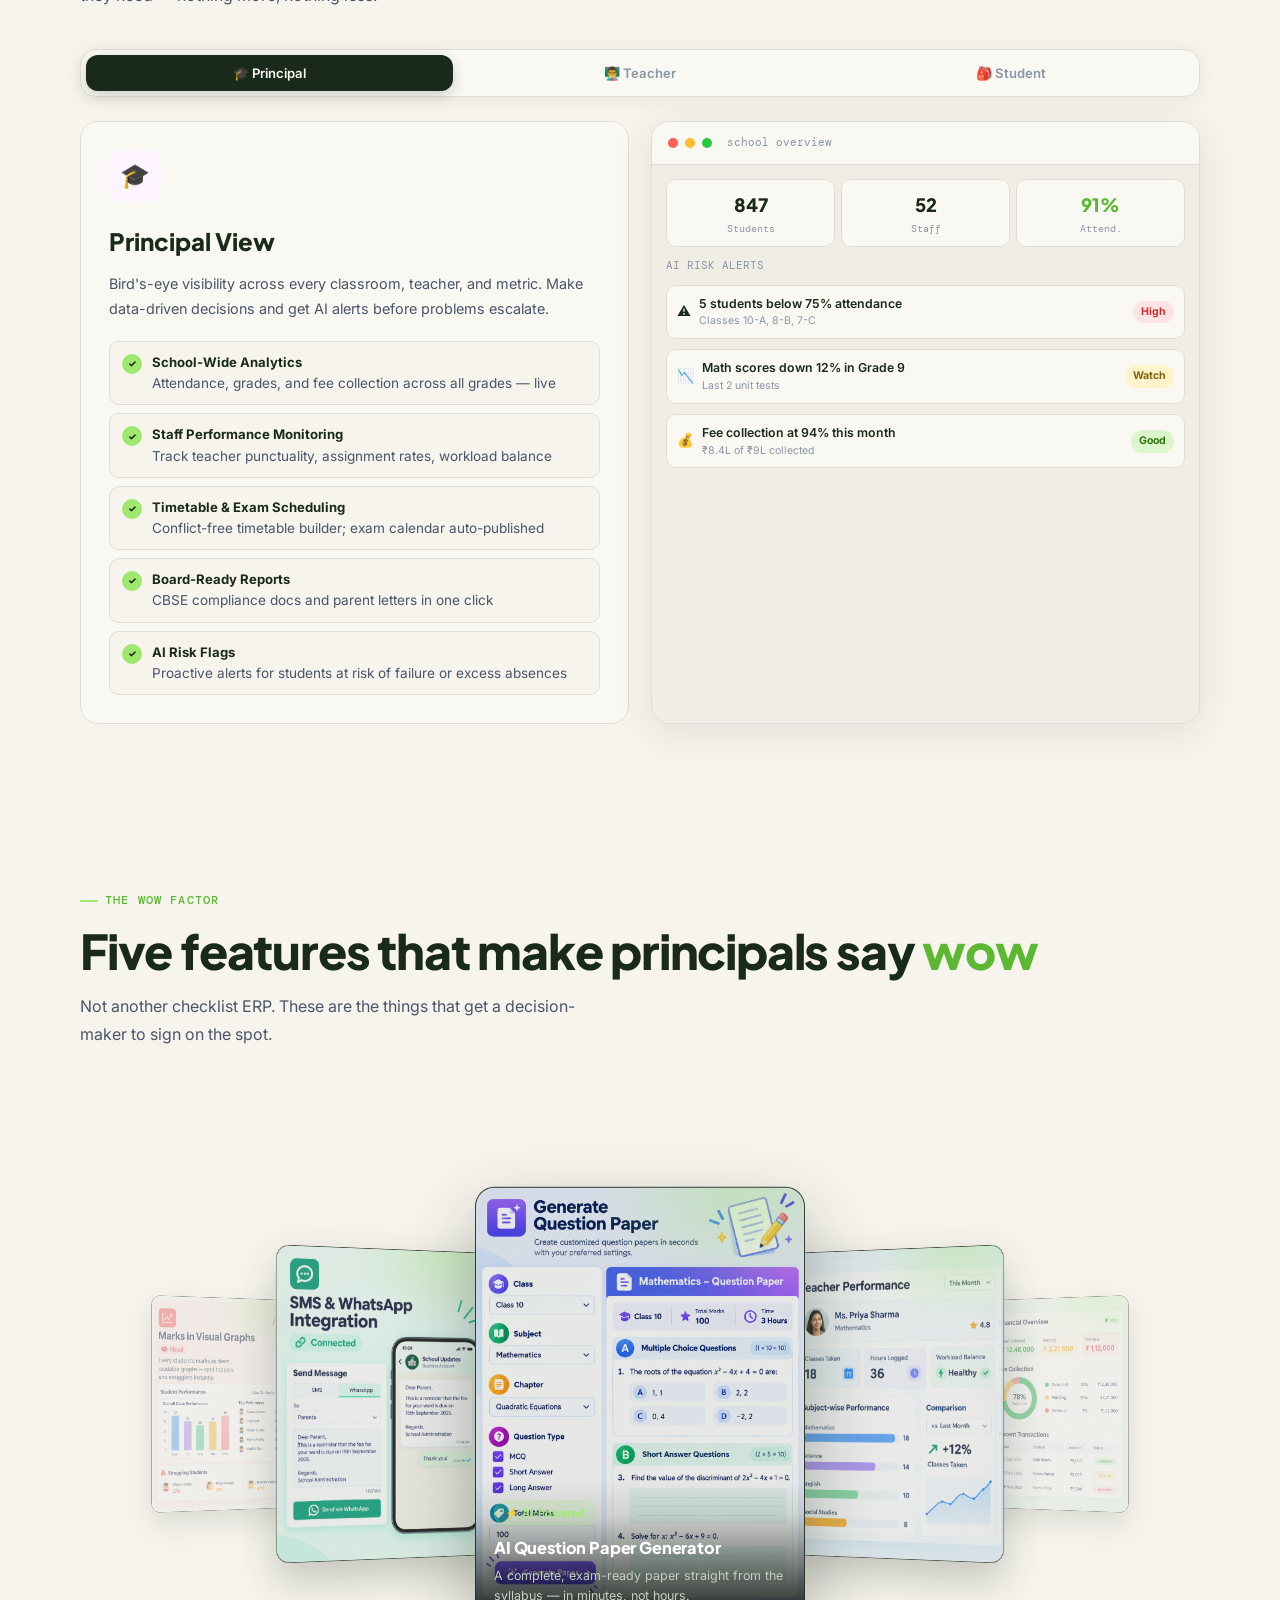
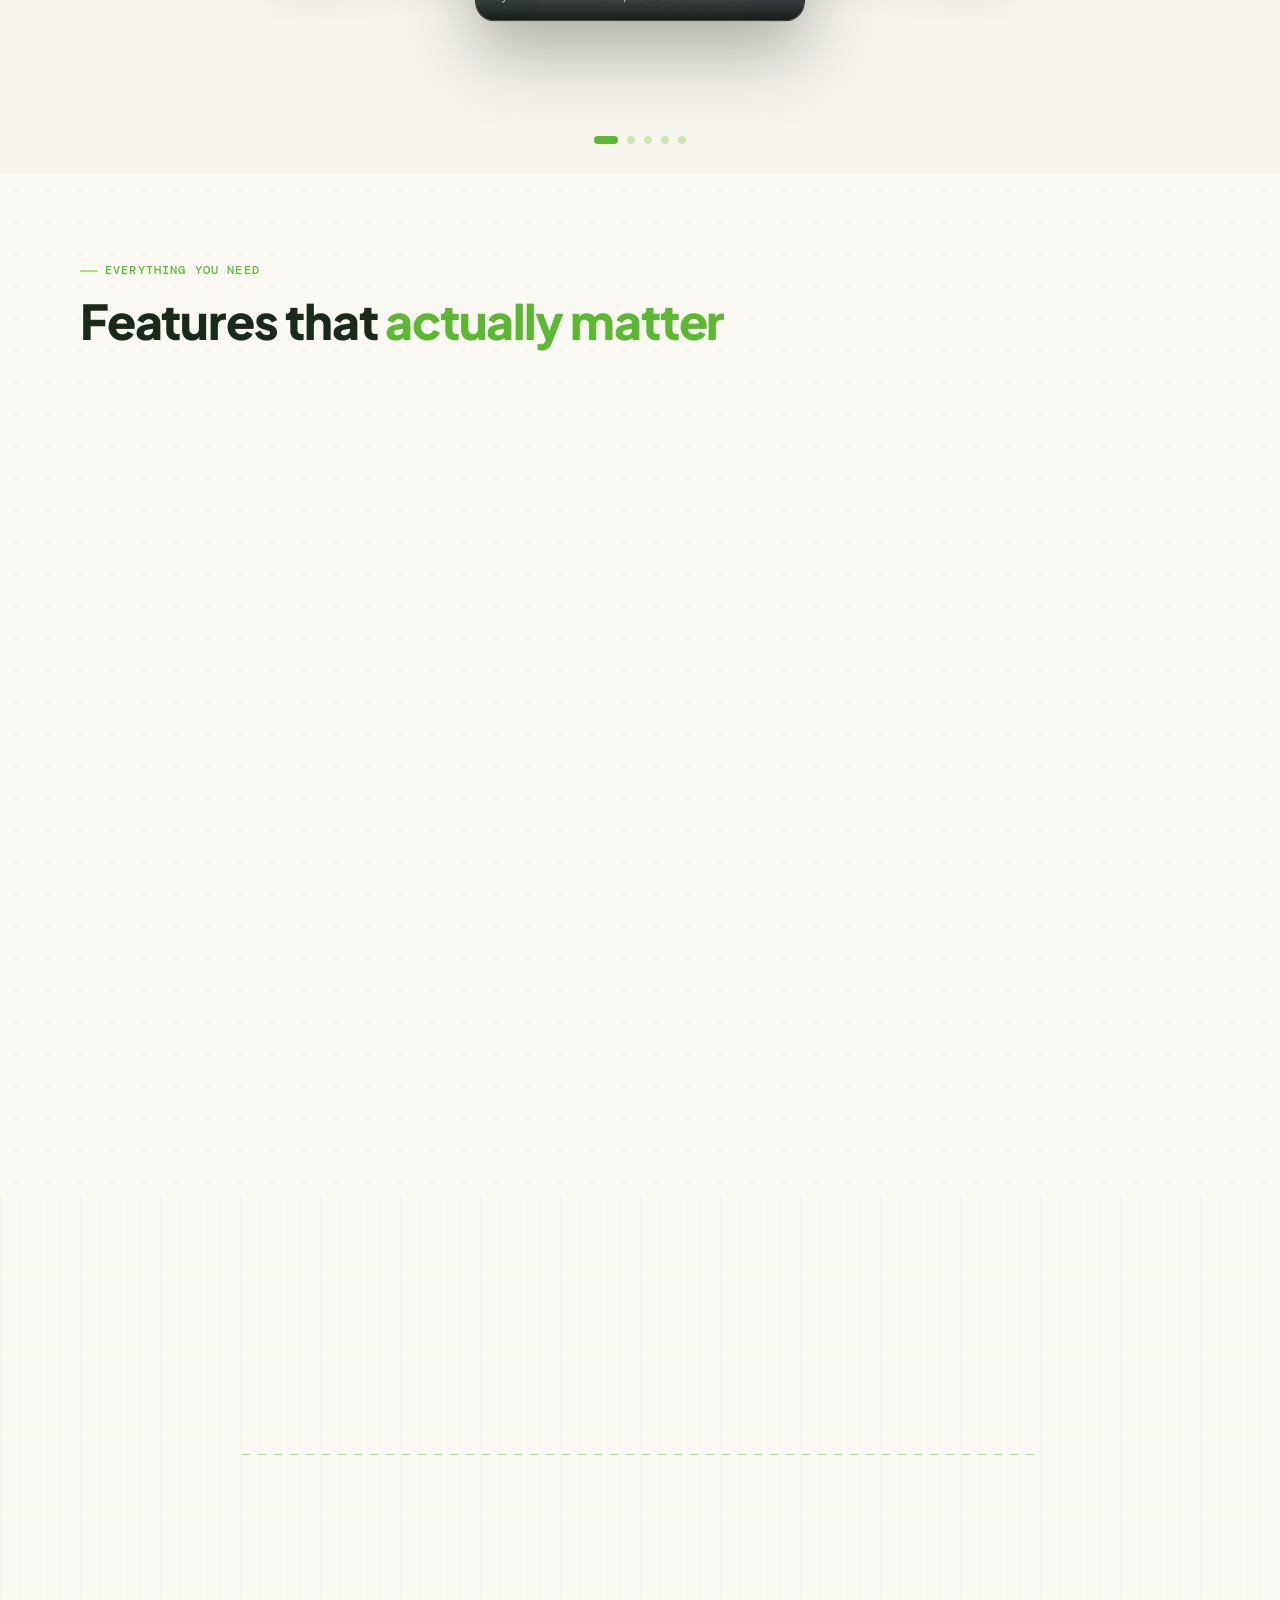
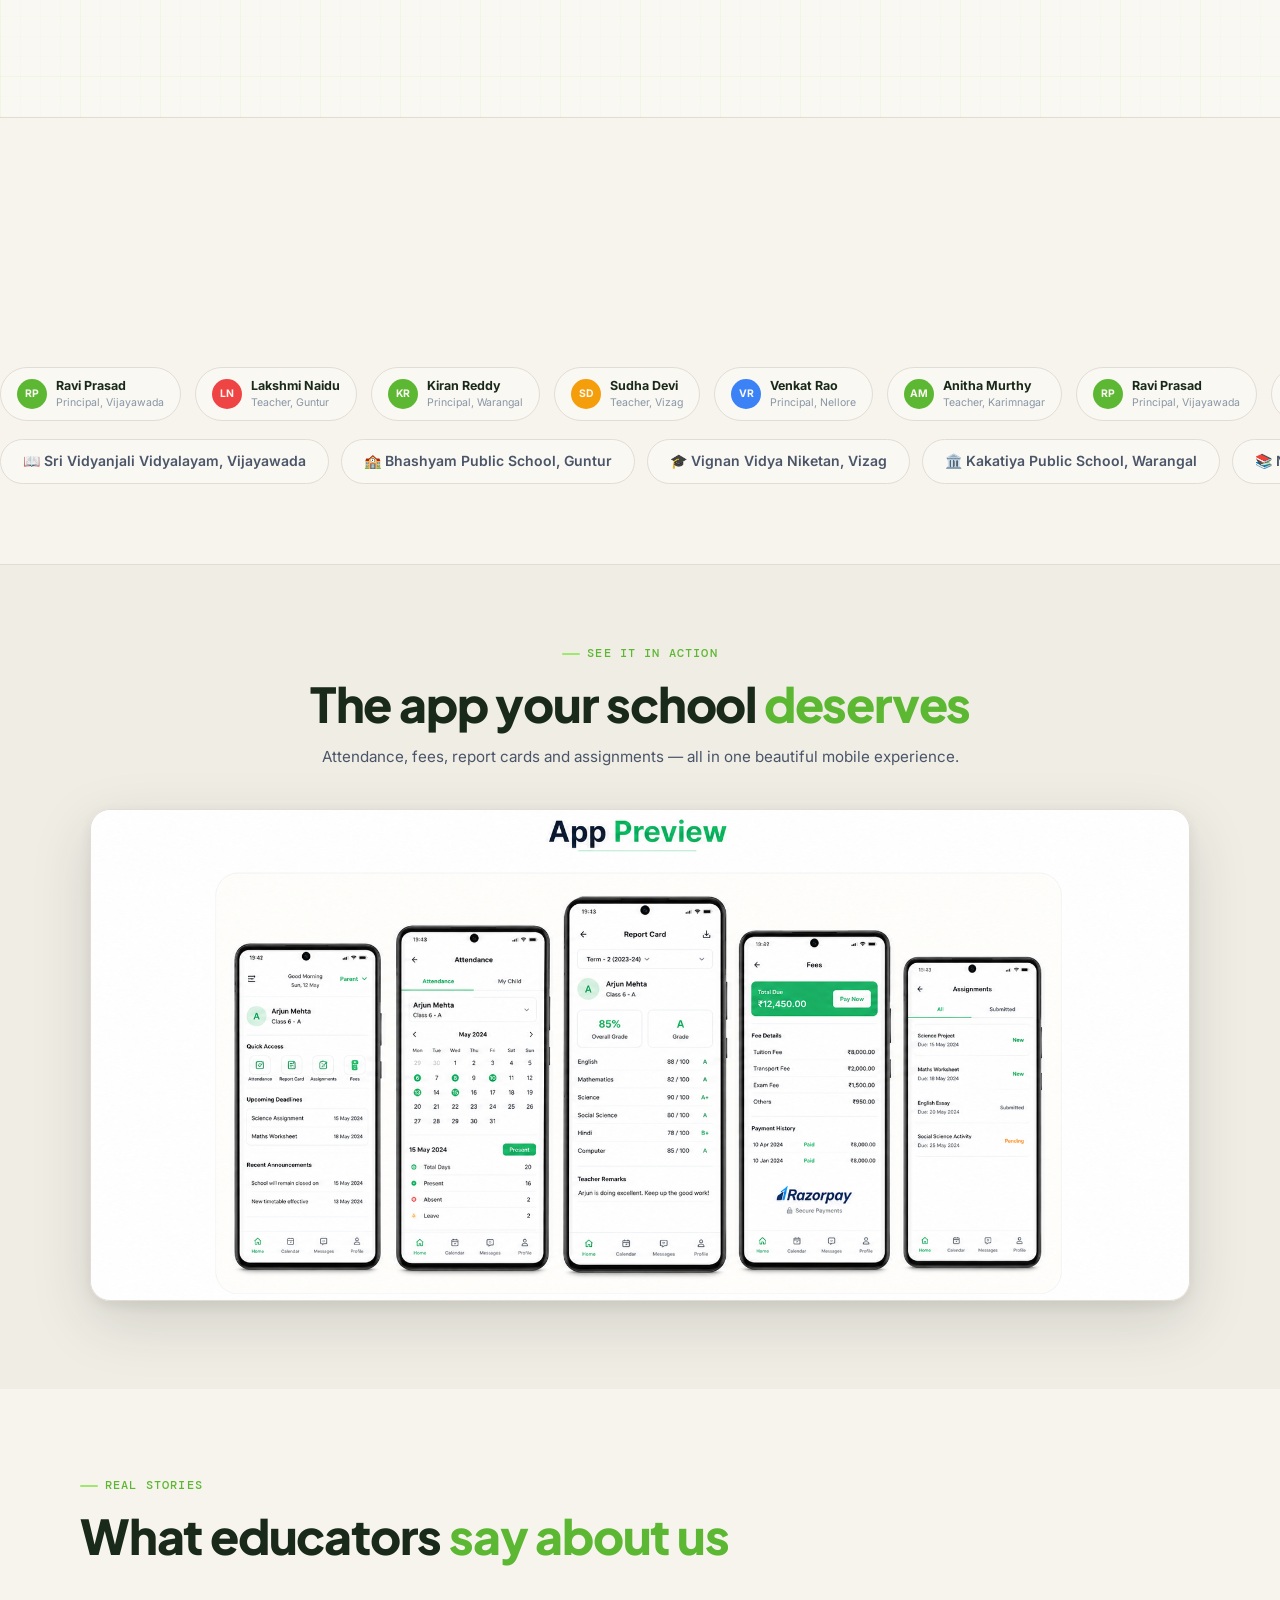
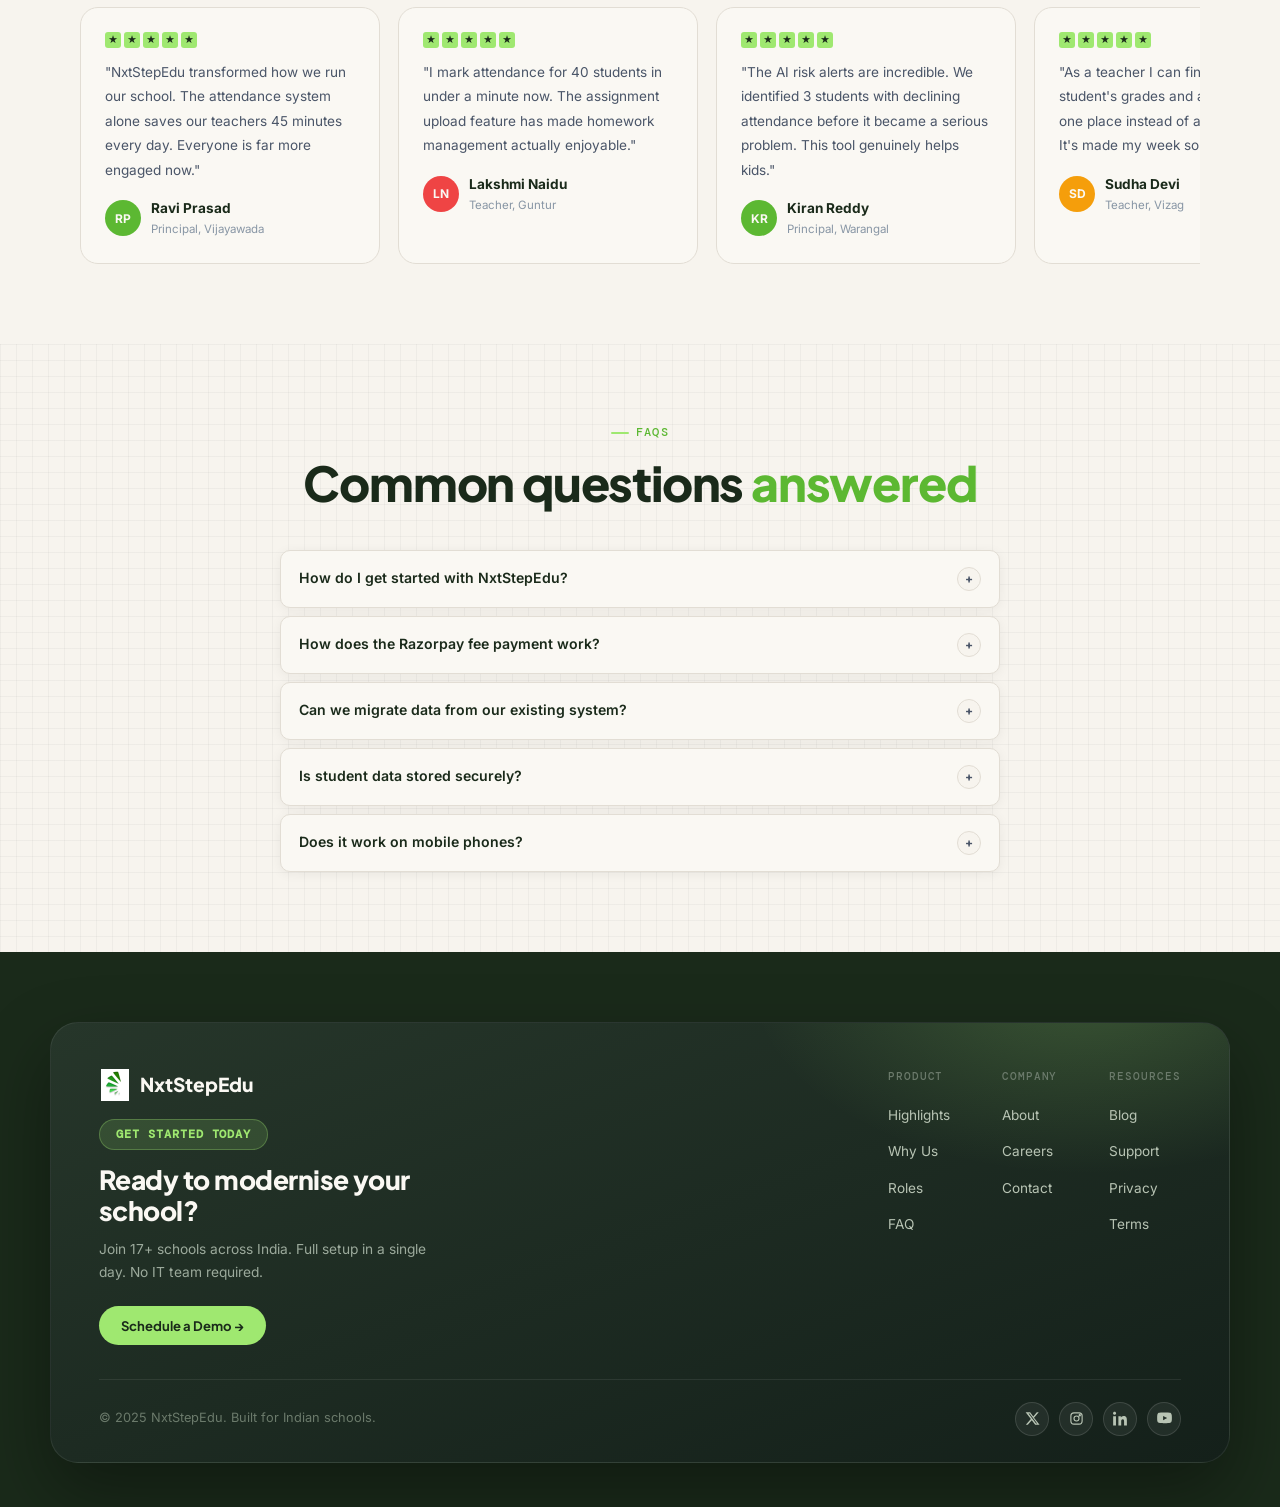
==== commit 78afd1f9: "Add NxtStepEdu site pages" ====
--- a/landing_page/index.html
+++ b/landing_page/index.html
@@ -736,7 +736,7 @@
 <body>
 
 <nav id="nav">
-  <a class="logo" href="#">
+  <a class="logo" href="index.html">
     <div class="logo-mark"><img src="brochure/nxtstepedu_logo.png" alt=""></div>
     NxtStepEdu
   </a>
